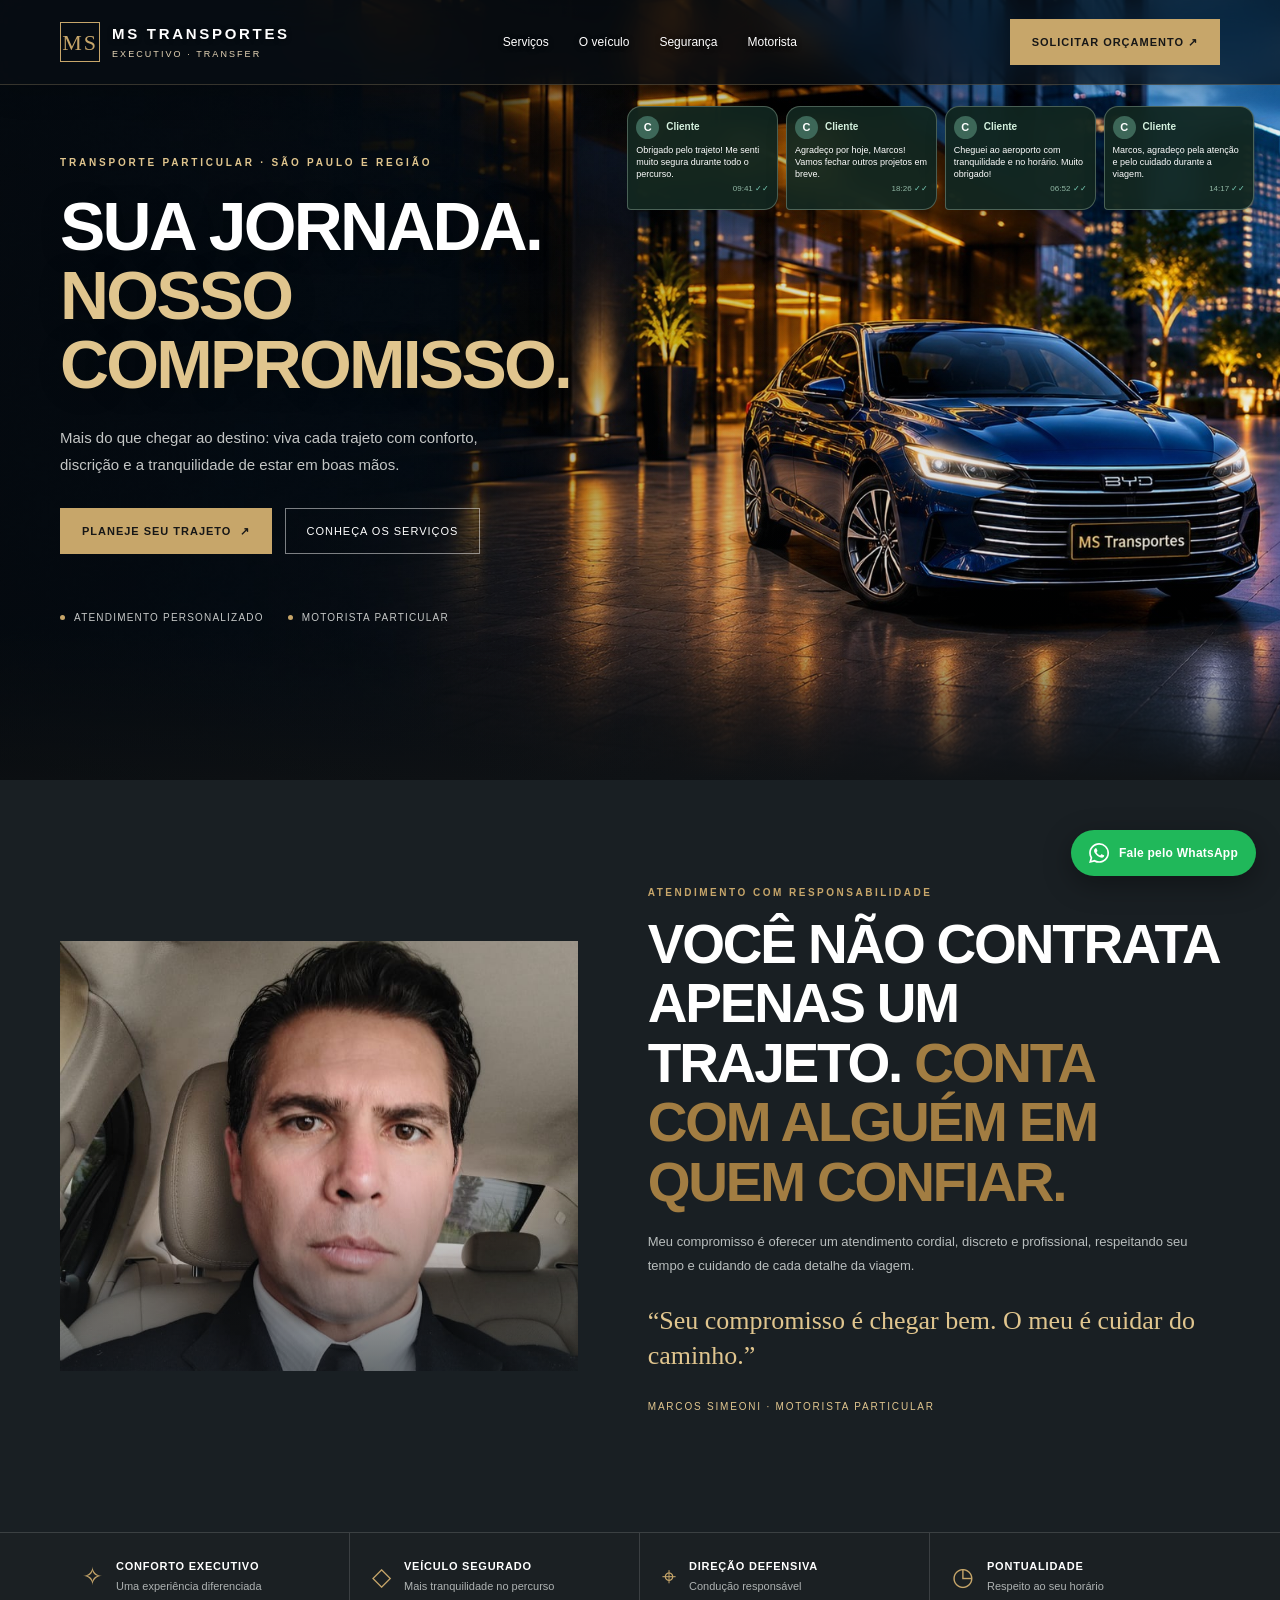
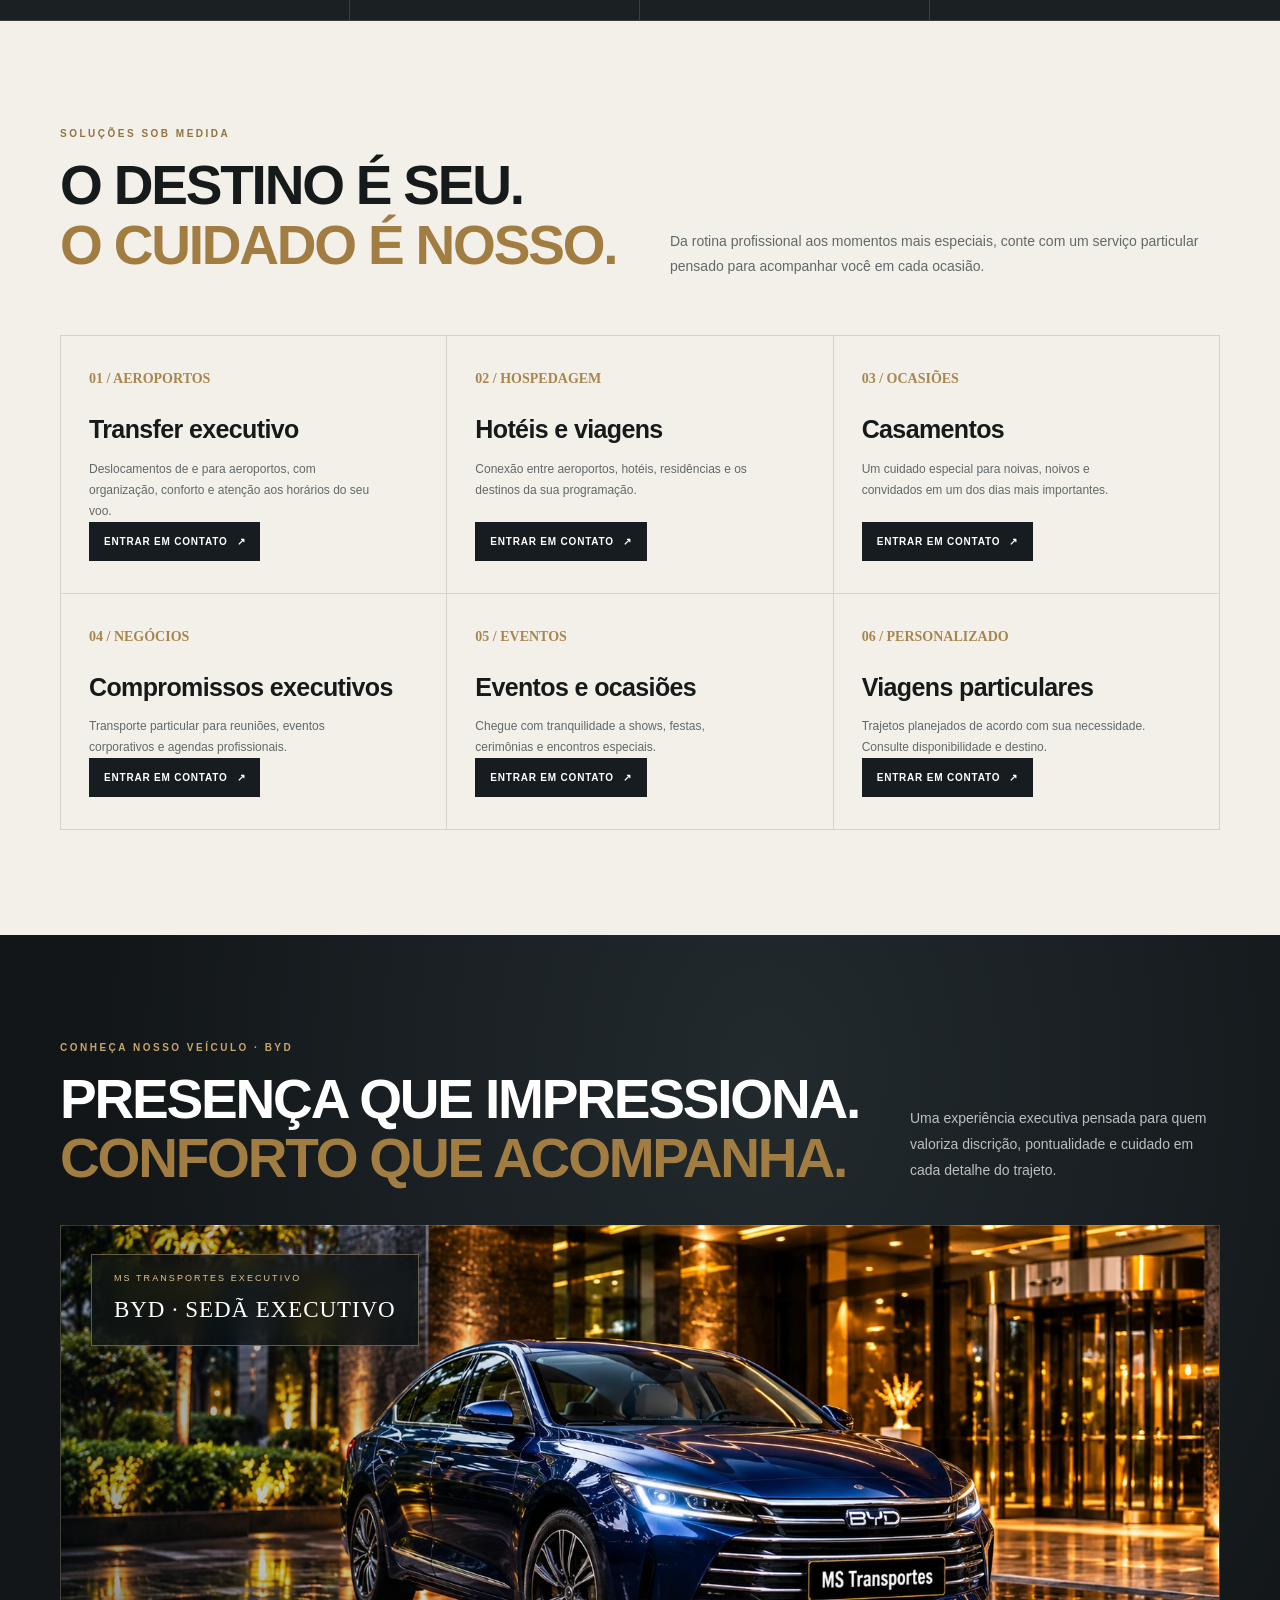
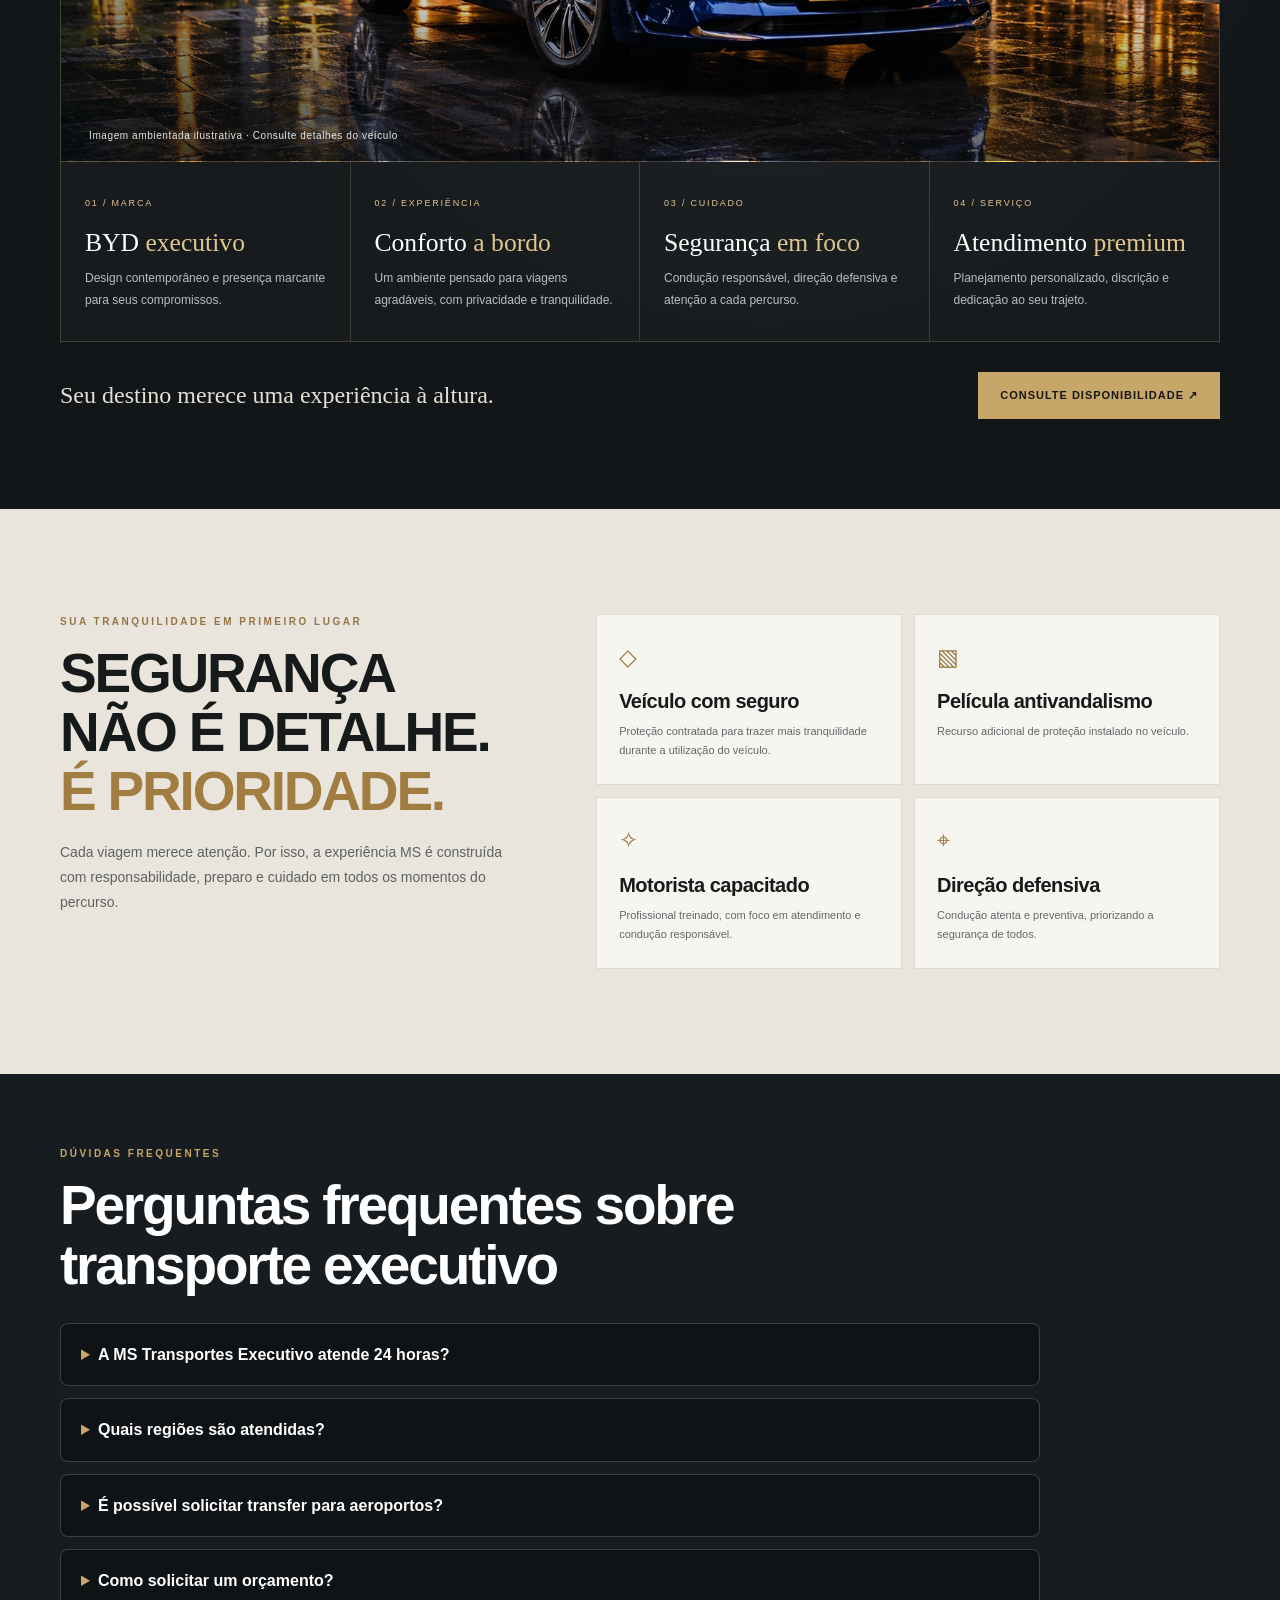
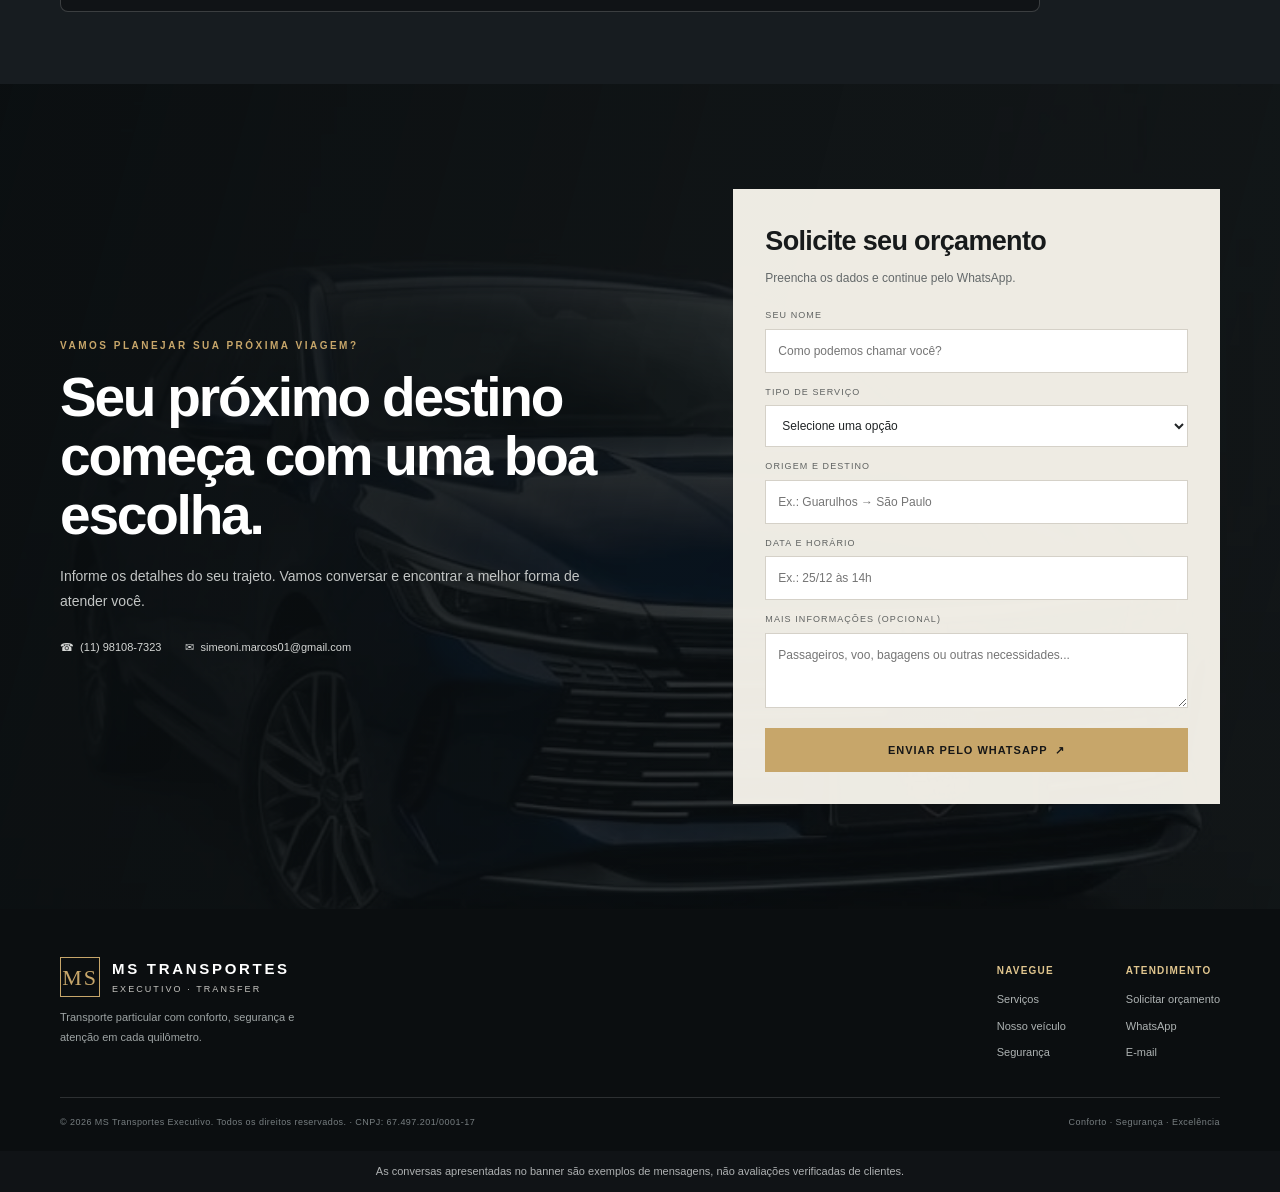
==== index.html @ e80655dd "Priorizar carregamento da imagem principal sem alterar o visual" ====
<!DOCTYPE html>
<html lang="pt-BR">
<head><link rel="icon" type="image/svg+xml" href="/favicon.svg">
<meta charset="UTF-8">
<meta name="viewport" content="width=device-width, initial-scale=1.0">
<meta name="description" content="Transporte executivo e motorista particular em toda a Grande São Paulo. Transfer para aeroportos, hotéis, eventos e viagens com conforto e pontualidade.">
<meta name="theme-color" content="#101316">
<title>Transporte Executivo em São Paulo | MS Transportes</title>
<link rel="preload" as="image" href="/assets/imagem-3.jpg" fetchpriority="high">
<link rel="stylesheet" href="/style.css?v=20261123-native">
<link rel="canonical" href="https://www.mstransporteexecutivo.com.br/">
<meta property="og:type" content="website">
<meta property="og:locale" content="pt_BR">
<meta property="og:site_name" content="MS Transportes Executivo">
<meta property="og:title" content="Transporte Executivo em São Paulo | MS Transportes">
<meta property="og:description" content="Transporte executivo e motorista particular em toda a Grande São Paulo. Transfer para aeroportos, hotéis, eventos e viagens com conforto e pontualidade.">
<meta property="og:url" content="https://www.mstransporteexecutivo.com.br/">
<meta name="twitter:card" content="summary">
<script type="application/ld+json">
{
  "@context": "https://schema.org",
  "@graph": [
    {
      "@type": "Organization",
      "@id": "https://www.mstransporteexecutivo.com.br/#organization",
      "name": "MS Transportes Executivo",
      "url": "https://www.mstransporteexecutivo.com.br/",
      "description": "Transporte executivo particular, transfer e motorista particular em toda a Grande São Paulo.",
      "areaServed": {
        "@type": "AdministrativeArea",
        "name": "Região Metropolitana de São Paulo (Grande São Paulo)"
      }
    },
    {
      "@type": "WebSite",
      "@id": "https://www.mstransporteexecutivo.com.br/#website",
      "url": "https://www.mstransporteexecutivo.com.br/",
      "name": "MS Transportes Executivo",
      "publisher": {
        "@id": "https://www.mstransporteexecutivo.com.br/#organization"
      },
      "inLanguage": "pt-BR"
    },
    {
      "@type": "WebPage",
      "@id": "https://www.mstransporteexecutivo.com.br/#webpage",
      "url": "https://www.mstransporteexecutivo.com.br/",
      "name": "MS Transportes Executivo | Transporte particular em São Paulo",
      "isPartOf": {
        "@id": "https://www.mstransporteexecutivo.com.br/#website"
      },
      "inLanguage": "pt-BR"
    }
  ]
}
</script>
<style id="ms-mobile-nav-critical">.ms-native-menu{display:none;position:relative;flex-shrink:0}.ms-native-menu>summary{display:grid;place-items:center;width:44px;height:44px;list-style:none;cursor:pointer;border:1px solid #c7a66a;border-radius:6px;background:#101316;color:#e0c58e;font-size:25px;line-height:1}.ms-native-menu>summary::-webkit-details-marker{display:none}.ms-native-menu[open]>summary{background:#e0c58e;color:#101316}.ms-native-menu>nav{position:absolute;top:calc(100% + 10px);right:0;width:min(310px,calc(100vw - 28px));display:flex;flex-direction:column;gap:0;padding:8px;background:#101316;border:1px solid #c7a66a;border-radius:8px;box-shadow:0 16px 35px rgba(0,0,0,.6);z-index:99999}.ms-native-menu>nav>a{display:block;flex:none;padding:13px 14px;font-size:14px;line-height:1.4;font-weight:600;color:#fff;text-decoration:none;white-space:normal;border-bottom:1px solid rgba(255,255,255,.12)}.ms-native-menu>nav>a:last-child{border:0;background:#c7a66a;color:#101316;border-radius:4px;margin-top:7px;text-align:center}@media(max-width:800px){header,header .nav{overflow:visible!important}header .nav{position:relative!important}header .links{display:none!important}.ms-native-menu{display:block!important;z-index:10000!important}}@media(min-width:801px){.ms-native-menu{display:none!important}}</style></head>
<body>
<header><div class="wrap nav">
<a class="brand" href="#inicio"><span class="monogram">MS</span><span><strong>MS TRANSPORTES</strong><small>EXECUTIVO · TRANSFER</small></span></a>
<nav class="links" id="ms-primary-nav"><a href="/servicos">Serviços</a><a href="/veiculo">O veículo</a><a href="/seguranca">Segurança</a><a href="/motorista">Motorista</a></nav>
<a class="nav-cta" href="#orcamento">Solicitar orçamento ↗</a><details class="ms-native-menu"><summary aria-label="Abrir menu de navegação"><span aria-hidden="true">☰</span></summary><nav aria-label="Menu mobile"><a href="/servicos">Serviços</a><a href="/veiculo">O veículo</a><a href="/seguranca">Segurança</a><a href="/motorista">Motorista</a><a href="/#orcamento">Solicitar orçamento</a></nav></details>
</div></header>
<main>
<section class="hero" id="inicio">
<div class="wrap"><div class="hero-content"><div class="eyebrow">Transporte particular · São Paulo e região</div><h1>SUA JORNADA.<br><em>NOSSO COMPROMISSO.</em></h1><p>Mais do que chegar ao destino: viva cada trajeto com conforto, discrição e a tranquilidade de estar em boas mãos.</p><div class="hero-actions"><a class="btn" href="#orcamento">Planeje seu trajeto&nbsp; ↗</a><a class="btn-outline" href="#servicos">Conheça os serviços</a></div><div class="hero-note"><span><i></i> Atendimento personalizado</span><span><i></i> Motorista particular</span></div></div></div><div class="hero-conversations" aria-label="Exemplos visuais de mensagens de clientes"><div class="chat-bubble chat-bubble--one"><div class="chat-name"><span class="chat-avatar">C</span> Cliente</div><p>Obrigado pelo trajeto! Me senti muito segura durante todo o percurso.</p><small>09:41 <span aria-hidden="true">✓✓</span></small></div><div class="chat-bubble chat-bubble--two"><div class="chat-name"><span class="chat-avatar">C</span> Cliente</div><p>Agradeço por hoje, Marcos! Vamos fechar outros projetos em breve.</p><small>18:26 <span aria-hidden="true">✓✓</span></small></div><div class="chat-bubble chat-bubble--three"><div class="chat-name"><span class="chat-avatar">C</span> Cliente</div><p>Cheguei ao aeroporto com tranquilidade e no horário. Muito obrigado!</p><small>06:52 <span aria-hidden="true">✓✓</span></small></div><div class="chat-bubble chat-bubble--four"><div class="chat-name"><span class="chat-avatar">C</span> Cliente</div><p>Marcos, agradeço pela atenção e pelo cuidado durante a viagem.</p><small>14:17 <span aria-hidden="true">✓✓</span></small></div><div class="chat-bubble chat-bubble--five"><div class="chat-name"><span class="chat-avatar">C</span> Cliente</div><p>Tudo impecável hoje. Na próxima viagem, entro em contato novamente!</p><small>20:08 <span aria-hidden="true">✓✓</span></small></div></div></section>
<section class="driver" id="motorista"><div class="wrap driver-grid"><div class="driver-image"><img loading="lazy" decoding="async" src="assets/imagem-5.png" alt="Marcos Simeoni, motorista particular da MS Transporte Executivo"></div><div class="driver-copy"><div class="section-kicker">Atendimento com responsabilidade</div><h2 class="section-title">VOCÊ NÃO CONTRATA APENAS UM TRAJETO. <span class="highlight-gold">CONTA COM ALGUÉM EM QUEM CONFIAR.</span></h2><p>Meu compromisso é oferecer um atendimento cordial, discreto e profissional, respeitando seu tempo e cuidando de cada detalhe da viagem.</p><div class="quote">“Seu compromisso é chegar bem. O meu é cuidar do caminho.”</div><p style="color:var(--gold2);font-size:10px;letter-spacing:.18em;text-transform:uppercase">Marcos Simeoni · Motorista particular</p></div></div></section>
<div class="trust"><div class="wrap trust-grid">
<div class="trust-item"><span class="trust-icon">✧</span><div><b>Conforto executivo</b><small>Uma experiência diferenciada</small></div></div>
<div class="trust-item"><span class="trust-icon">◇</span><div><b>Veículo segurado</b><small>Mais tranquilidade no percurso</small></div></div>
<div class="trust-item"><span class="trust-icon">⌖</span><div><b>Direção defensiva</b><small>Condução responsável</small></div></div>
<div class="trust-item"><span class="trust-icon">◷</span><div><b>Pontualidade</b><small>Respeito ao seu horário</small></div></div>
</div></div>
<section class="services" id="servicos"><div class="wrap"><div class="services-head"><div><div class="section-kicker">Soluções sob medida</div><h2 class="section-title">O DESTINO É SEU.<br><span class="highlight-gold">O CUIDADO É NOSSO.</span></h2></div><p class="section-lead">Da rotina profissional aos momentos mais especiais, conte com um serviço particular pensado para acompanhar você em cada ocasião.</p></div>
<div class="service-grid">
<article class="service"><span class="service-number">01 / AEROPORTOS</span><h3>Transfer executivo</h3><p>Deslocamentos de e para aeroportos, com organização, conforto e atenção aos horários do seu voo.</p><a class="service-action" href="https://wa.me/5511981087323?text=Olá%2C%20Marcos!%20Gostaria%20de%20informações%20sobre%20este%20serviço." target="_blank" rel="noopener">Entrar em contato <span>↗</span></a></article>
<article class="service"><span class="service-number">02 / HOSPEDAGEM</span><h3>Hotéis e viagens</h3><p>Conexão entre aeroportos, hotéis, residências e os destinos da sua programação.</p><a class="service-action" href="https://wa.me/5511981087323?text=Olá%2C%20Marcos!%20Gostaria%20de%20informações%20sobre%20este%20serviço." target="_blank" rel="noopener">Entrar em contato <span>↗</span></a></article>
<article class="service"><span class="service-number">03 / OCASIÕES</span><h3>Casamentos</h3><p>Um cuidado especial para noivas, noivos e convidados em um dos dias mais importantes.</p><a class="service-action" href="https://wa.me/5511981087323?text=Olá%2C%20Marcos!%20Gostaria%20de%20informações%20sobre%20este%20serviço." target="_blank" rel="noopener">Entrar em contato <span>↗</span></a></article>
<article class="service"><span class="service-number">04 / NEGÓCIOS</span><h3>Compromissos executivos</h3><p>Transporte particular para reuniões, eventos corporativos e agendas profissionais.</p><a class="service-action" href="https://wa.me/5511981087323?text=Olá%2C%20Marcos!%20Gostaria%20de%20informações%20sobre%20este%20serviço." target="_blank" rel="noopener">Entrar em contato <span>↗</span></a></article>
<article class="service"><span class="service-number">05 / EVENTOS</span><h3>Eventos e ocasiões</h3><p>Chegue com tranquilidade a shows, festas, cerimônias e encontros especiais.</p><a class="service-action" href="https://wa.me/5511981087323?text=Olá%2C%20Marcos!%20Gostaria%20de%20informações%20sobre%20este%20serviço." target="_blank" rel="noopener">Entrar em contato <span>↗</span></a></article>
<article class="service"><span class="service-number">06 / PERSONALIZADO</span><h3>Viagens particulares</h3><p>Trajetos planejados de acordo com sua necessidade. Consulte disponibilidade e destino.</p><a class="service-action" href="https://wa.me/5511981087323?text=Olá%2C%20Marcos!%20Gostaria%20de%20informações%20sobre%20este%20serviço." target="_blank" rel="noopener">Entrar em contato <span>↗</span></a></article>
</div></div></section>
<section class="vehicle vehicle-premium" id="veiculo"><div class="wrap"><div class="vehicle-premium-heading"><div><div class="section-kicker">Conheça nosso veículo · BYD</div><h2 class="section-title">PRESENÇA QUE IMPRESSIONA.<br><span class="highlight-gold">CONFORTO QUE ACOMPANHA.</span></h2></div><p>Uma experiência executiva pensada para quem valoriza discrição, pontualidade e cuidado em cada detalhe do trajeto.</p></div><div class="vehicle-premium-visual" role="img" aria-label="Imagem conceitual de sedã BYD azul diante de entrada executiva iluminada"><div class="vehicle-premium-label"><span>MS TRANSPORTES EXECUTIVO</span><strong>BYD · SEDÃ EXECUTIVO</strong></div><span class="vehicle-visual-caption">Imagem ambientada ilustrativa · Consulte detalhes do veículo</span></div><div class="vehicle-premium-features"><article><span class="vehicle-feature-num">01 / MARCA</span><h3>BYD <em>executivo</em></h3><p>Design contemporâneo e presença marcante para seus compromissos.</p></article><article><span class="vehicle-feature-num">02 / EXPERIÊNCIA</span><h3>Conforto <em>a bordo</em></h3><p>Um ambiente pensado para viagens agradáveis, com privacidade e tranquilidade.</p></article><article><span class="vehicle-feature-num">03 / CUIDADO</span><h3>Segurança <em>em foco</em></h3><p>Condução responsável, direção defensiva e atenção a cada percurso.</p></article><article><span class="vehicle-feature-num">04 / SERVIÇO</span><h3>Atendimento <em>premium</em></h3><p>Planejamento personalizado, discrição e dedicação ao seu trajeto.</p></article></div><div class="vehicle-premium-bottom"><p>Seu destino merece uma experiência à altura.</p><a class="btn" href="#orcamento">Consulte disponibilidade ↗</a></div></div></section>
<section class="safety" id="seguranca"><div class="wrap safety-grid"><div><div class="section-kicker">Sua tranquilidade em primeiro lugar</div><h2 class="section-title">SEGURANÇA NÃO É DETALHE. <span class="highlight-gold">É PRIORIDADE.</span></h2><p class="section-lead">Cada viagem merece atenção. Por isso, a experiência MS é construída com responsabilidade, preparo e cuidado em todos os momentos do percurso.</p></div><div class="safety-list">
<article class="safety-card"><span class="symbol">◇</span><h3>Veículo com seguro</h3><p>Proteção contratada para trazer mais tranquilidade durante a utilização do veículo.</p></article>
<article class="safety-card"><span class="symbol">▧</span><h3>Película antivandalismo</h3><p>Recurso adicional de proteção instalado no veículo.</p></article>
<article class="safety-card"><span class="symbol">✧</span><h3>Motorista capacitado</h3><p>Profissional treinado, com foco em atendimento e condução responsável.</p></article>
<article class="safety-card"><span class="symbol">⌖</span><h3>Direção defensiva</h3><p>Condução atenta e preventiva, priorizando a segurança de todos.</p></article>
</div></div></section>

<section class="ms-faq" aria-labelledby="ms-faq-title"><div class="wrap"><div class="section-kicker">Dúvidas frequentes</div><h2 class="section-title" id="ms-faq-title">Perguntas frequentes sobre transporte executivo</h2><div class="ms-faq-list"><details><summary>A MS Transportes Executivo atende 24 horas?</summary><p>Sim. O atendimento é 24 horas, inclusive para viagens noturnas e de madrugada, mediante consulta de disponibilidade e confirmação do serviço.</p></details><details><summary>Quais regiões são atendidas?</summary><p>A MS Transportes Executivo atende toda a Grande São Paulo, incluindo a capital e os municípios da Região Metropolitana de São Paulo.</p></details><details><summary>É possível solicitar transfer para aeroportos?</summary><p>Sim. Oferecemos transporte particular de ida e volta para aeroportos, com planejamento conforme o trajeto, a data e o horário informado pelo passageiro.</p></details><details><summary>Como solicitar um orçamento?</summary><p>Entre em contato pelo WhatsApp e informe a origem, o destino, a data, o horário e o número de passageiros. A equipe confirmará a disponibilidade e as condições do atendimento.</p></details></div></div></section>
<section class="contact" id="orcamento"><div class="wrap contact-grid"><div><div class="section-kicker">Vamos planejar sua próxima viagem?</div><h2 class="section-title">Seu próximo destino começa com uma boa escolha.</h2><p class="section-lead">Informe os detalhes do seu trajeto. Vamos conversar e encontrar a melhor forma de atender você.</p><div class="contact-details"><a href="tel:+5511981087323" aria-label="Ligar para MS Transportes Executivo">☎ &nbsp;(11) 98108-7323</a><a href="mailto:simeoni.marcos01@gmail.com" aria-label="Enviar e-mail para MS Transportes Executivo">✉ &nbsp;simeoni.marcos01@gmail.com</a></div></div>
<form class="contact-card" id="quoteForm"><h3>Solicite seu orçamento</h3><p>Preencha os dados e continue pelo WhatsApp.</p>
<div class="field"><label for="nome">Seu nome</label><input id="nome" name="nome" autocomplete="name" placeholder="Como podemos chamar você?" required></div>
<div class="field"><label for="servico">Tipo de serviço</label><select id="servico" name="servico" required><option value="">Selecione uma opção</option><option>Transfer para aeroporto</option><option>Transfer para hotel</option><option>Casamento ou cerimônia</option><option>Compromisso executivo</option><option>Evento</option><option>Viagem particular</option><option>Outro</option></select></div>
<div class="field"><label for="trajeto">Origem e destino</label><input id="trajeto" name="trajeto" autocomplete="off" placeholder="Ex.: Guarulhos → São Paulo" required></div>
<div class="field"><label for="data">Data e horário</label><input id="data" name="data" placeholder="Ex.: 25/12 às 14h"></div>
<div class="field"><label for="detalhes">Mais informações (opcional)</label><textarea id="detalhes" name="detalhes" placeholder="Passageiros, voo, bagagens ou outras necessidades..."></textarea></div>
<button class="btn" type="submit">Enviar pelo WhatsApp&nbsp; ↗</button>
</form></div></section>
</main>
<footer><div class="wrap"><div class="footer-top"><div class="footer-brand"><a class="brand" href="#inicio"><span class="monogram">MS</span><span><strong>MS TRANSPORTES</strong><small>EXECUTIVO · TRANSFER</small></span></a><p>Transporte particular com conforto, segurança e atenção em cada quilômetro.</p></div><div class="footer-links"><div><b>Navegue</b><a href="/servicos">Serviços</a><a href="/veiculo">Nosso veículo</a><a href="/seguranca">Segurança</a></div><div><b>Atendimento</b><a href="#orcamento">Solicitar orçamento</a><a href="https://wa.me/5511981087323" target="_blank" rel="noopener">WhatsApp</a><a href="mailto:simeoni.marcos01@gmail.com">E-mail</a></div></div></div><div class="footer-bottom"><span>© 2026 MS Transportes Executivo. Todos os direitos reservados. · CNPJ: 67.497.201/0001-17</span><span>Conforto · Segurança · Excelência</span></div></div></footer>


<a class="whatsapp-float" href="https://wa.me/5511981087323?text=Olá%2C%20Marcos!%20Gostaria%20de%20solicitar%20um%20orçamento." target="_blank" rel="noopener" aria-label="Falar com a MS Transportes pelo WhatsApp">
<svg viewBox="0 0 24 24" aria-hidden="true"><path d="M20.52 3.48A11.82 11.82 0 0 0 12.1 0C5.53 0 .18 5.34.18 11.92c0 2.1.55 4.15 1.6 5.96L.08 24l6.28-1.65a11.9 11.9 0 0 0 5.73 1.46h.01c6.57 0 11.92-5.35 11.92-11.92 0-3.18-1.24-6.17-3.5-8.41ZM12.1 21.8a9.9 9.9 0 0 1-5.04-1.38l-.36-.21-3.73.98 1-3.64-.24-.37a9.85 9.85 0 0 1-1.52-5.26c0-5.46 4.44-9.9 9.9-9.9a9.83 9.83 0 0 1 7 2.9 9.83 9.83 0 0 1 2.9 7c0 5.45-4.45 9.88-9.91 9.88Zm5.43-7.4c-.3-.15-1.77-.87-2.04-.97-.27-.1-.47-.15-.67.15-.2.3-.77.97-.94 1.17-.17.2-.35.22-.65.07-.3-.15-1.26-.46-2.4-1.47-.89-.79-1.49-1.77-1.66-2.07-.17-.3-.02-.46.13-.61.13-.13.3-.35.45-.52.15-.17.2-.3.3-.5.1-.2.05-.37-.02-.52-.07-.15-.67-1.62-.92-2.22-.24-.58-.49-.5-.67-.51h-.57c-.2 0-.52.07-.79.37-.27.3-1.04 1.02-1.04 2.49s1.07 2.89 1.22 3.09c.15.2 2.1 3.2 5.08 4.49.71.31 1.27.5 1.7.64.71.23 1.36.2 1.87.12.57-.08 1.77-.72 2.02-1.42.25-.7.25-1.3.17-1.42-.07-.13-.27-.2-.57-.35Z"/></svg>
<span>Fale pelo WhatsApp</span></a>


<p class="sample-message-note" style="font-size:11px;color:#aeb1b2;text-align:center;padding:12px 20px;margin:0;background:#101316">As conversas apresentadas no banner são exemplos de mensagens, não avaliações verificadas de clientes.</p>
<script src="/script.js?v=20261123-menu2" defer></script></body></html>
---- style.css ----
:root{--ink:#101316;--ink2:#171c20;--paper:#f3f0e9;--white:#fff;--gold:#c7a66a;--gold2:#e0c58e;--muted:#aeb1b2;--line:rgba(255,255,255,.14);--serif:Georgia,'Times New Roman',serif;--sans:Arial,Helvetica,sans-serif}
*{box-sizing:border-box}html{scroll-behavior:smooth}body{margin:0;background:var(--ink);color:var(--white);font-family:var(--sans);line-height:1.5}a{color:inherit;text-decoration:none}button,input,select,textarea{font:inherit}.wrap{width:min(1160px,calc(100% - 48px));margin:auto}
header{position:absolute;z-index:5;top:0;left:0;width:100%;border-bottom:1px solid rgba(255,255,255,.12)}.nav{height:84px;display:flex;align-items:center;justify-content:space-between}.brand{display:flex;align-items:center;gap:12px;letter-spacing:.12em}.monogram{width:40px;height:40px;border:1px solid var(--gold);display:grid;place-items:center;color:var(--gold);font-family:var(--serif);font-size:22px}.brand strong{display:block;font-size:15px;letter-spacing:.18em}.brand small{display:block;color:#c5c4c0;font-size:9px;letter-spacing:.23em;margin-top:3px}.links{display:flex;gap:30px;align-items:center;font-size:12px;color:#e2e1de}.links a:hover{color:var(--gold2)}.nav-cta,.btn{display:inline-flex;align-items:center;justify-content:center;gap:12px;padding:14px 21px;background:var(--gold);color:#171717;font-weight:700;font-size:11px;letter-spacing:.09em;text-transform:uppercase;border:1px solid var(--gold);transition:.25s}.nav-cta:hover,.btn:hover{background:var(--gold2);transform:translateY(-2px)}.menu{display:none;background:none;border:0;color:white;font-size:25px}
.hero{min-height:740px;display:flex;align-items:center;position:relative;overflow:hidden;background:#15191c}.hero:before{content:"";position:absolute;inset:0;background:linear-gradient(90deg,rgba(8,11,13,.97) 0%,rgba(8,11,13,.82) 38%,rgba(8,11,13,.2) 74%,rgba(8,11,13,.25)),linear-gradient(0deg,#101316 0%,transparent 27%);z-index:1}.hero-photo{position:absolute;right:-2%;bottom:35px;width:70%;height:78%;object-fit:contain;object-position:center right;filter:drop-shadow(0 25px 45px rgba(0,0,0,.55));opacity:.96}.hero-content{position:relative;z-index:2;padding-top:100px;max-width:570px}.eyebrow{font-size:10px;letter-spacing:.28em;color:var(--gold2);text-transform:uppercase;margin-bottom:22px}.hero h1{font-family:var(--serif);font-weight:400;font-size:clamp(44px,6.2vw,78px);line-height:.98;letter-spacing:-.035em;margin:0 0 24px}.hero h1 em{font-style:normal;color:var(--gold2)}.hero p{max-width:430px;color:#c4c6c5;font-size:15px;line-height:1.8;margin:0 0 30px}.hero-actions{display:flex;gap:13px;flex-wrap:wrap}.btn-outline{display:inline-flex;align-items:center;justify-content:center;padding:14px 21px;border:1px solid rgba(255,255,255,.48);font-size:11px;letter-spacing:.09em;text-transform:uppercase}.btn-outline:hover{border-color:var(--gold);color:var(--gold2)}.hero-note{margin-top:56px;display:flex;gap:24px;color:#c5c7c6;font-size:10px;letter-spacing:.12em;text-transform:uppercase}.hero-note span{display:flex;align-items:center;gap:9px}.hero-note i{width:5px;height:5px;border-radius:50%;background:var(--gold)}
.trust{background:#1b2023;border-top:1px solid var(--line);border-bottom:1px solid var(--line)}.trust-grid{display:grid;grid-template-columns:repeat(4,1fr)}.trust-item{padding:25px 22px;border-right:1px solid var(--line);display:flex;gap:13px;align-items:center}.trust-item:last-child{border:0}.trust-icon{font-family:var(--serif);font-size:25px;color:var(--gold)}.trust-item b{display:block;font-size:11px;letter-spacing:.07em;text-transform:uppercase}.trust-item small{display:block;color:#aeb2b2;font-size:11px;margin-top:3px}
section{padding:105px 0}.section-kicker{color:var(--gold);font-size:10px;letter-spacing:.25em;text-transform:uppercase;margin-bottom:15px}.section-title{font-family:var(--serif);font-size:clamp(36px,4.4vw,55px);line-height:1.05;font-weight:400;margin:0 0 18px;letter-spacing:-.025em}.section-lead{color:#aeb3b3;max-width:550px;font-size:14px;line-height:1.8}.services{background:var(--paper);color:#171a1b}.services .section-lead{color:#62686a}.services-head{display:flex;justify-content:space-between;align-items:end;gap:35px;margin-bottom:42px}.services .section-kicker{color:#927341}.service-grid{display:grid;grid-template-columns:repeat(3,1fr);gap:1px;background:#d8d3c9;border:1px solid #d8d3c9}.service{background:var(--paper);padding:32px 28px;min-height:210px;transition:.25s}.service:hover{background:#fff}.service-number{font-family:var(--serif);color:#a78650;font-size:14px}.service h3{font-family:var(--serif);font-weight:400;font-size:25px;margin:22px 0 10px}.service p{font-size:12px;line-height:1.75;color:#62686a;margin:0;max-width:290px}.service-arrow{display:block;margin-top:22px;color:#967648;font-size:18px}
.vehicle{background:#121619}.vehicle-grid{display:grid;grid-template-columns:1fr 1.05fr;gap:70px;align-items:center}.vehicle-image{background:radial-gradient(ellipse at center,#3c4448 0%,#20272b 48%,#111518 76%);padding:24px;position:relative}.vehicle-image img{width:100%;display:block;mix-blend-mode:screen}.vehicle-caption{position:absolute;bottom:12px;left:30px;color:#c6c9c7;font-size:9px;letter-spacing:.2em;text-transform:uppercase}.vehicle-copy .section-title{max-width:470px}.vehicle-copy p{color:#b3b8b8;font-size:13px;line-height:1.85}.specs{display:grid;grid-template-columns:1fr 1fr;gap:0;margin:28px 0 30px;border-top:1px solid var(--line)}.spec{padding:16px 8px 16px 0;border-bottom:1px solid var(--line);font-size:12px;color:#d9d9d5}.spec b{display:block;color:var(--gold2);font-weight:500;margin-bottom:3px}
.safety{background:#e9e5dc;color:#171a1b}.safety-grid{display:grid;grid-template-columns:.85fr 1.15fr;gap:75px;align-items:start}.safety .section-kicker{color:#967648}.safety .section-lead{color:#5d6262}.safety-list{display:grid;grid-template-columns:1fr 1fr;gap:12px}.safety-card{background:#f7f5f0;padding:25px 22px;min-height:155px;border:1px solid #ded9cf}.safety-card .symbol{font-size:23px;color:#9c7a45}.safety-card h3{font-family:var(--serif);font-weight:400;font-size:20px;margin:12px 0 6px}.safety-card p{font-size:11px;color:#62686a;line-height:1.7;margin:0}
.driver{background:#191f23}.driver-grid{display:grid;grid-template-columns:.95fr 1.05fr;gap:70px;align-items:center}.driver-image{height:430px;overflow:hidden;position:relative;background:#0d1217}.driver-image img{width:100%;height:100%;object-fit:cover;object-position:24% center;opacity:.85}.driver-image:after{content:"";position:absolute;inset:0;background:linear-gradient(0deg,rgba(10,14,18,.6),transparent 50%)}.driver-copy p{color:#b8bdbd;font-size:13px;line-height:1.85}.quote{font-family:var(--serif);font-size:26px;color:var(--gold2);line-height:1.35;margin:25px 0}
.contact{position:relative;overflow:hidden;background:linear-gradient(105deg,rgba(10,14,16,.97),rgba(10,14,16,.75)),url(assets/imagem-1.png) center 55%/cover}.contact-grid{display:grid;grid-template-columns:1fr .8fr;gap:65px;align-items:center}.contact .section-title{max-width:550px}.contact .section-lead{color:#c2c5c4}.contact-card{background:rgba(245,242,234,.97);color:#171a1b;padding:32px}.contact-card h3{font-family:var(--serif);font-size:27px;font-weight:400;margin:0 0 8px}.contact-card p{font-size:12px;color:#64696a;margin:0 0 22px}.field{margin-bottom:13px}.field label{display:block;font-size:9px;letter-spacing:.12em;text-transform:uppercase;margin-bottom:6px;color:#5f6261}.field input,.field select,.field textarea{width:100%;padding:12px;border:1px solid #d5d1c8;background:#fff;color:#202426;font-size:12px;outline:none}.field input:focus,.field select:focus,.field textarea:focus{border-color:#a9874e}.field textarea{min-height:75px;resize:vertical}.contact-card .btn{width:100%;border:0;cursor:pointer}.contact-details{display:flex;gap:24px;flex-wrap:wrap;margin-top:25px;color:#d4d6d4;font-size:11px}.contact-details span{display:flex;align-items:center;gap:8px}
footer{background:#0b0e10;padding:48px 0 22px}.footer-top{display:flex;justify-content:space-between;gap:35px;padding-bottom:36px;border-bottom:1px solid var(--line)}.footer-brand p{color:#9ea4a4;font-size:11px;max-width:250px;line-height:1.8}.footer-links{display:flex;gap:60px}.footer-links b{font-size:10px;letter-spacing:.12em;color:var(--gold2);text-transform:uppercase}.footer-links a{display:block;color:#aeb3b3;font-size:11px;margin-top:10px}.footer-bottom{display:flex;justify-content:space-between;color:#777e80;font-size:9px;padding-top:18px;letter-spacing:.05em}
@media(max-width:800px){.wrap{width:min(100% - 34px,620px)}.links{display:none}.menu{display:block}.nav-cta{margin-left:auto;margin-right:15px;padding:12px 13px;font-size:9px}.hero{min-height:760px;align-items:flex-start}.hero-photo{width:115%;height:48%;right:-17%;bottom:55px;object-position:center}.hero:before{background:linear-gradient(180deg,rgba(8,11,13,.96) 0%,rgba(8,11,13,.8) 38%,rgba(8,11,13,.2) 78%,#101316 100%)}.hero-content{padding-top:145px}.hero h1{font-size:54px}.hero p{font-size:13px}.hero-note{margin-top:28px;gap:13px;flex-wrap:wrap;font-size:8px}.trust-grid{grid-template-columns:1fr 1fr}.trust-item{padding:17px 10px;border-bottom:1px solid var(--line)}.trust-item:nth-child(2){border-right:0}.trust-item:nth-child(3),.trust-item:nth-child(4){border-bottom:0}.trust-item b{font-size:9px}.trust-item small{font-size:9px}section{padding:75px 0}.services-head{display:block}.services-head .section-lead{margin-bottom:25px}.service-grid{grid-template-columns:1fr 1fr}.service{padding:23px 18px;min-height:195px}.service h3{font-size:21px}.vehicle-grid,.safety-grid,.driver-grid,.contact-grid{grid-template-columns:1fr;gap:35px}.vehicle-grid{gap:35px}.vehicle-image{order:2}.vehicle-copy{order:1}.safety-list{gap:9px}.safety-card{padding:18px 15px;min-height:160px}.driver-image{height:340px}.contact-grid{gap:35px}.contact-card{padding:25px 20px}.footer-top{display:block}.footer-links{margin-top:30px;gap:35px;flex-wrap:wrap}.footer-bottom{gap:15px;flex-wrap:wrap}}
@media(max-width:420px){.hero h1{font-size:46px}.service-grid{grid-template-columns:1fr}.service{min-height:160px}.service h3{margin-top:12px}.specs{grid-template-columns:1fr 1fr}.footer-links{gap:25px}}

/* Refinamentos de legibilidade e conversão */
body{font-weight:500}
.hero h1{font-family:var(--sans);font-weight:800;letter-spacing:-.045em;line-height:1.02}
.section-title{font-family:var(--sans);font-weight:800;letter-spacing:-.04em;line-height:1.08}
.service h3,.safety-card h3,.contact-card h3{font-family:var(--sans);font-weight:700;letter-spacing:-.025em}
.hero p,.section-lead,.vehicle-copy p,.driver-copy p{font-weight:500}
.eyebrow,.section-kicker,.service-number{font-weight:700}
.service{display:flex;flex-direction:column;align-items:flex-start}
.service .service-action{display:inline-flex;align-items:center;gap:9px;margin-top:auto;padding:11px 14px;background:#171c20;color:#fff;border:1px solid #171c20;font-size:10px;font-weight:700;letter-spacing:.08em;text-transform:uppercase;transition:.2s}
.service .service-action:hover{background:var(--gold);border-color:var(--gold);color:#171717;transform:translateY(-2px)}
.service .service-arrow{display:none}
.service h3{color:#171a1b}
.service h3 strong,.highlight-gold{color:#a27d42}
.whatsapp-float{position:fixed;right:24px;bottom:24px;z-index:20;display:flex;align-items:center;gap:10px;padding:13px 18px;border-radius:999px;background:#20b85a;color:#fff;font-size:12px;font-weight:800;letter-spacing:.02em;box-shadow:0 8px 28px rgba(0,0,0,.35);transition:.2s}
.whatsapp-float:hover{background:#169b49;transform:translateY(-3px)}
.whatsapp-float svg{width:20px;height:20px;fill:currentColor}
.driver-image img{object-position:center 28%;filter:none;opacity:1}
@media(max-width:800px){.whatsapp-float{right:14px;bottom:14px;padding:13px;border-radius:50%;width:52px;height:52px;justify-content:center}.whatsapp-float span{display:none}.hero h1{font-size:clamp(42px,11vw,56px)}}


/* Hero premium: composição aproximada do veículo e destaques editoriais */
.hero{isolation:isolate}
.hero-photo{right:-1%;bottom:20px;width:78%;height:85%;object-position:center right}
.hero:before{background:linear-gradient(90deg,rgba(8,11,13,.97) 0%,rgba(8,11,13,.88) 32%,rgba(8,11,13,.35) 61%,rgba(8,11,13,.08) 100%),linear-gradient(0deg,#101316 0%,transparent 28%)}
.hero-content{max-width:535px}
.hero-highlights{position:absolute;z-index:3;inset:0;pointer-events:none}
.hero-highlight{position:absolute;display:flex;align-items:center;gap:10px;padding:12px 16px;background:rgba(19,24,27,.76);border:1px solid rgba(224,197,142,.36);box-shadow:0 14px 35px rgba(0,0,0,.22);backdrop-filter:blur(12px);-webkit-backdrop-filter:blur(12px);border-radius:8px;color:#f7f4ec;font-size:11px;font-weight:700;letter-spacing:.045em;white-space:nowrap}
.hero-highlight:before{content:'✓';display:grid;place-items:center;flex:0 0 21px;width:21px;height:21px;border-radius:50%;background:rgba(224,197,142,.16);color:var(--gold2);font-size:12px}
.hero-highlight--one{right:7%;top:23%}.hero-highlight--two{right:3%;bottom:24%}.hero-highlight--three{right:31%;bottom:12%}
@media(max-width:1100px) and (min-width:801px){.hero-photo{width:77%;right:-10%}.hero-highlight--one{right:3%}.hero-highlight--three{right:21%}}
@media(max-width:800px){.hero{min-height:790px}.hero-photo{width:118%;height:49%;right:-16%;bottom:34px;object-position:center}.hero:before{background:linear-gradient(180deg,rgba(8,11,13,.97) 0%,rgba(8,11,13,.88) 38%,rgba(8,11,13,.22) 75%,#101316 100%)}.hero-content{max-width:100%}.hero-highlights{z-index:3}.hero-highlight{font-size:9px;padding:8px 10px;gap:7px}.hero-highlight:before{width:17px;height:17px;flex-basis:17px;font-size:10px}.hero-highlight--one{top:auto;bottom:32%;right:3%}.hero-highlight--two{bottom:13%;right:3%}.hero-highlight--three{bottom:7%;right:auto;left:4%}}
@media(max-width:420px){.hero{min-height:810px}.hero-highlight--one{bottom:29%}.hero-highlight--two{bottom:14%}.hero-highlight--three{bottom:8%}.hero-note{max-width:290px}}

/* Banner com ambiente urbano e depoimentos demonstrativos */
.hero{background:#0b1116 url("assets/imagem-2.png") center 45%/cover no-repeat;min-height:750px}
.hero:before{background:linear-gradient(90deg,rgba(7,11,15,.98) 0%,rgba(7,11,15,.94) 29%,rgba(7,11,15,.62) 48%,rgba(7,11,15,.12) 75%),linear-gradient(0deg,#101316 0%,transparent 34%);z-index:1}
.hero .wrap{position:relative;z-index:3;width:min(1360px,calc(100% - 70px))}
.hero-content{max-width:650px;padding-top:100px}
.hero h1{font-size:clamp(48px,5.3vw,77px);letter-spacing:-.04em}
.hero-photo{width:60%;height:73%;right:-4%;bottom:38px;object-fit:contain;object-position:center right;z-index:2;filter:drop-shadow(0 23px 27px rgba(0,0,0,.7));opacity:1}
.hero-conversations{position:absolute;inset:0;z-index:4;pointer-events:none}
.chat-bubble{position:absolute;width:275px;padding:12px 14px 10px;background:rgba(18,35,30,.91);border:1px solid rgba(172,205,177,.33);border-radius:15px 15px 15px 4px;box-shadow:0 14px 36px rgba(0,0,0,.5);backdrop-filter:blur(12px);color:#f5f6f2;font-size:12px;line-height:1.45}
.chat-name{display:flex;align-items:center;gap:7px;font-weight:700;font-size:10px;color:#d5f2df}
.chat-avatar{display:grid;place-items:center;width:23px;height:23px;border-radius:50%;background:#3d6758;color:#fff;font-size:11px}
.chat-app{margin-left:auto;color:#a9c8b4;font-size:9px;font-weight:400}
.chat-bubble p{margin:9px 0 6px;font-size:12px;color:#fff}
.chat-bubble small{display:block;text-align:right;color:#a7c4b5;font-size:9px}
.chat-bubble--one{right:5%;top:20%}
.chat-bubble--two{right:3%;bottom:8%}
@media(max-width:1000px){.hero-content{max-width:570px}.hero-photo{width:70%;right:-10%;height:65%}.chat-bubble{width:230px;font-size:11px}.chat-bubble--one{right:1%;top:16%}.chat-bubble--two{right:2%;bottom:7%}}
@media(max-width:800px){.hero{min-height:930px;background-position:55% center}.hero:before{background:linear-gradient(180deg,rgba(7,11,15,.98) 0%,rgba(7,11,15,.96) 40%,rgba(7,11,15,.45) 72%,#101316 100%)}.hero .wrap{width:min(100% - 36px,600px)}.hero-content{max-width:100%;padding-top:110px}.hero h1{font-size:clamp(42px,9vw,64px)}.hero-photo{width:115%;height:42%;right:-20%;bottom:75px}.hero-conversations{z-index:5}.chat-bubble{width:min(240px,64vw);padding:9px 11px}.chat-bubble--one{top:auto;bottom:29%;right:2%}.chat-bubble--two{bottom:4%;left:3%;right:auto}.chat-bubble p{font-size:11px}}
@media(max-width:420px){.hero{min-height:970px}.hero h1{font-size:44px}.hero-photo{bottom:95px;height:36%}.chat-bubble--one{bottom:31%}.chat-bubble--two{bottom:3%}}

/* Integração visual do veículo com o cenário — versão 3 */
.hero{background-image:linear-gradient(90deg,rgba(5,9,13,.54) 0%,rgba(5,9,13,.15) 48%,rgba(5,9,13,.06) 100%),url(assets/imagem-3.jpg);background-size:cover;background-position:center center;min-height:780px}
.hero:before{background:linear-gradient(90deg,rgba(6,10,13,.46),transparent 68%),linear-gradient(0deg,#101316 0%,transparent 19%)}
.hero-content{max-width:660px}.hero h1{font-size:clamp(44px,5.3vw,76px);text-shadow:0 3px 25px rgba(0,0,0,.3)}
.hero-photo{display:none!important}
.chat-bubble{width:255px;background:#162b25;border:1px solid rgba(190,220,200,.3);box-shadow:0 15px 38px rgba(0,0,0,.5);border-radius:12px;padding:12px 14px}
.chat-bubble--one{right:2%;top:17%}.chat-bubble--two{right:2%;bottom:9%}
.chat-app:empty{display:none}.chat-bubble small{color:#91b7a4}.chat-bubble p{font-size:12px}
.hero-conversations:after{content:none;position:absolute;right:2%;bottom:4%;color:rgba(255,255,255,.7);font-size:10px;letter-spacing:.02em}
@media(max-width:1000px){.hero{background-position:57% center}.hero-content{max-width:560px}.chat-bubble{width:215px}}
@media(max-width:800px){.hero{min-height:930px;background-position:62% center}.hero:before{background:linear-gradient(180deg,rgba(7,11,15,.94) 0%,rgba(7,11,15,.82) 43%,rgba(7,11,15,.16) 74%,#101316 100%)}.hero-content{max-width:100%}.hero h1{font-size:clamp(40px,8vw,62px)}.chat-bubble--one{top:auto;bottom:22%;right:3%}.chat-bubble--two{bottom:7%;left:3%;right:auto}.hero-conversations:after{bottom:2%;right:3%;font-size:9px}}
@media(max-width:420px){.hero{min-height:990px;background-position:66% center}.hero h1{font-size:43px}.chat-bubble{width:min(240px,70vw)}.chat-bubble--one{bottom:24%}.chat-bubble--two{bottom:8%}}

/* Cabeçalho fixo e legível sobre todas as seções */
html{scroll-padding-top:90px}
header{position:fixed!important;top:0;left:0;right:0;width:100%;z-index:1000!important;background:rgba(9,15,20,.73);border-bottom:1px solid rgba(224,197,142,.22);-webkit-backdrop-filter:blur(18px) saturate(125%);backdrop-filter:blur(18px) saturate(125%);box-shadow:0 6px 30px rgba(0,0,0,.18);transition:background .25s,box-shadow .25s}
header.scrolled{background:rgba(9,15,20,.9);box-shadow:0 8px 30px rgba(0,0,0,.28)}
header .brand strong,header .links a{color:#fff;text-shadow:0 1px 5px rgba(0,0,0,.65)}
header .brand small{color:#e5d5b6}
/* Cinco conversas, flutuando suavemente sobre a área do carro */
.hero-conversations{position:absolute;inset:0;z-index:6;pointer-events:none}
.hero-conversations .chat-bubble{width:235px;max-width:calc(100vw - 24px);padding:11px 13px 9px;background:rgba(17,39,32,.94);border:1px solid rgba(183,213,190,.35);border-radius:14px 14px 14px 4px;box-shadow:0 14px 35px rgba(0,0,0,.38);animation:msChatRise 1s ease-out both;animation-delay:var(--delay)}
.hero-conversations .chat-bubble p{font-size:11px;line-height:1.45;margin:7px 0 4px}
.hero-conversations .chat-bubble small{font-size:9px}
.hero-conversations .chat-bubble small span{color:#75c6b2}
.hero-conversations .chat-bubble--one{right:2%;top:15%;bottom:auto;left:auto;--delay:.15s}
.hero-conversations .chat-bubble--two{right:1.5%;top:67%;bottom:auto;left:auto;--delay:1.2s}
.hero-conversations .chat-bubble--three{right:17%;top:31%;bottom:auto;left:auto;--delay:.55s}
.hero-conversations .chat-bubble--four{right:24%;top:59%;bottom:auto;left:auto;--delay:1.6s}
.hero-conversations .chat-bubble--five{right:1%;top:43%;bottom:auto;left:auto;--delay:2.05s}
.hero-conversations:after{content:none!important}
.chat-disclaimer{position:absolute;bottom:13px;right:20px;font-size:10px;color:rgba(255,255,255,.7);text-shadow:0 1px 5px #000}
@keyframes msChatRise{from{opacity:0;transform:translateY(38px) scale(.94)}to{opacity:1;transform:translateY(0) scale(1)}}
@keyframes msChatFloat{0%,100%{transform:translateY(0)}50%{transform:translateY(-7px)}}
@media(max-width:1100px) and (min-width:801px){.hero-conversations .chat-bubble{width:195px;padding:8px 10px}.hero-conversations .chat-bubble p{font-size:10px}.hero-conversations .chat-bubble--three{right:15%;top:32%}.hero-conversations .chat-bubble--four{right:18%;top:62%}}
@media(max-width:800px){header .nav{height:76px}.hero{min-height:1160px!important}.hero-conversations .chat-bubble{width:min(215px,48vw);padding:8px 10px}.hero-conversations .chat-bubble p{font-size:10px}.hero-conversations .chat-bubble--one{top:59%;right:3%;left:auto;bottom:auto}.hero-conversations .chat-bubble--two{top:82%;right:3%;left:auto;bottom:auto}.hero-conversations .chat-bubble--three{top:67%;left:3%;right:auto;bottom:auto}.hero-conversations .chat-bubble--four{top:75%;right:3%;left:auto;bottom:auto}.hero-conversations .chat-bubble--five{top:89%;left:3%;right:auto;bottom:auto}.chat-disclaimer{bottom:7px;right:14px}}
@media(max-width:480px){.hero{min-height:1230px!important}.hero-conversations .chat-bubble{width:min(195px,55vw)}.hero-conversations .chat-bubble--one{top:58%}.hero-conversations .chat-bubble--three{top:66%}.hero-conversations .chat-bubble--four{top:74%}.hero-conversations .chat-bubble--two{top:82%}.hero-conversations .chat-bubble--five{top:90%}}
@media(prefers-reduced-motion:reduce){.hero-conversations .chat-bubble{animation:none!important}}

/* MS — seção veículo premium */
.vehicle-premium{padding:105px 0 90px;background:radial-gradient(ellipse at 60% 12%,#222a2e 0%,#121619 62%);overflow:hidden}
.vehicle-premium-heading{display:flex;align-items:end;justify-content:space-between;gap:48px;margin-bottom:36px}
.vehicle-premium-heading .section-title{font-size:clamp(34px,4.3vw,59px);max-width:800px;margin:0}
.vehicle-premium-heading>p{color:#bbc1c1;font-size:14px;line-height:1.85;max-width:310px;margin:0 0 5px}
.vehicle-premium-visual{height:clamp(320px,42vw,570px);position:relative;overflow:hidden;border:1px solid rgba(224,197,142,.25);background:#101619 url(assets/imagem-4.webp) center center/cover no-repeat}
.vehicle-premium-visual:after{content:"";position:absolute;inset:0;pointer-events:none;background:linear-gradient(90deg,rgba(7,12,16,.45),transparent 45%),linear-gradient(0deg,rgba(5,9,12,.65),transparent 35%)}
.vehicle-premium-label{position:absolute;top:28px;left:30px;z-index:1;display:flex;flex-direction:column;gap:8px;padding:17px 22px;background:rgba(10,17,20,.73);border:1px solid rgba(224,197,142,.4);backdrop-filter:blur(12px)}
.vehicle-premium-label span{font-size:9px;letter-spacing:.23em;color:var(--gold2)}
.vehicle-premium-label strong{font-family:var(--serif);font-weight:400;font-size:23px;letter-spacing:.04em;color:#fff}
.vehicle-visual-caption{position:absolute;z-index:1;bottom:18px;left:28px;font-size:10px;letter-spacing:.06em;color:#e4e4e0}
.vehicle-premium-features{display:grid;grid-template-columns:repeat(4,minmax(0,1fr));gap:0;border:1px solid rgba(224,197,142,.23);border-top:0}
.vehicle-premium-features article{padding:27px 24px 30px;border-right:1px solid rgba(224,197,142,.2);background:rgba(255,255,255,.018)}
.vehicle-premium-features article:last-child{border-right:0}
.vehicle-feature-num{font-size:9px;letter-spacing:.2em;color:var(--gold2)}
.vehicle-premium-features h3{font-family:var(--serif);font-size:clamp(20px,2vw,27px);font-weight:400;margin:15px 0 10px;line-height:1.15}
.vehicle-premium-features h3 em{color:var(--gold2);font-style:normal}
.vehicle-premium-features p{color:#b8bfc0;font-size:12px;line-height:1.8;margin:0}
.vehicle-premium-bottom{display:flex;align-items:center;justify-content:space-between;gap:24px;padding-top:30px}
.vehicle-premium-bottom p{font-family:var(--serif);font-size:24px;color:#e5e0d5;margin:0}
@media(max-width:850px){.vehicle-premium-heading{display:block}.vehicle-premium-heading>p{margin-top:20px;max-width:600px}.vehicle-premium-features{grid-template-columns:repeat(2,minmax(0,1fr))}.vehicle-premium-features article:nth-child(2){border-right:0}.vehicle-premium-features article:nth-child(-n+2){border-bottom:1px solid rgba(224,197,142,.2)}}
@media(max-width:520px){.vehicle-premium{padding:72px 0}.vehicle-premium-visual{height:360px;background-position:57% center}.vehicle-premium-label{left:12px;top:12px;padding:11px 12px}.vehicle-premium-label strong{font-size:16px}.vehicle-visual-caption{left:12px;bottom:12px;font-size:9px}.vehicle-premium-features article{padding:20px 14px}.vehicle-premium-features h3{font-size:19px}.vehicle-premium-features p{font-size:11px}.vehicle-premium-bottom{align-items:start;flex-direction:column}.vehicle-premium-bottom p{font-size:21px}}

/* Ajuste mobile exclusivo — mantém o desktop aprovado */
@media (max-width:800px){
 html{scroll-padding-top:72px}
 header .nav{height:68px!important;gap:10px;justify-content:space-between}
 header .brand{min-width:0;gap:9px;letter-spacing:.07em;flex:1}
 header .monogram{width:35px;height:35px;min-width:35px;font-size:19px}
 header .brand strong{font-size:clamp(10px,2.65vw,13px);letter-spacing:.1em;white-space:nowrap}
 header .brand small{font-size:8px;letter-spacing:.09em;white-space:nowrap}
 header .nav-cta{margin:0;padding:10px 9px;font-size:8px;letter-spacing:.03em;white-space:nowrap}
 header .menu{font-size:25px;line-height:1;padding:5px;flex-shrink:0}
 .hero{display:block!important;min-height:0!important;height:auto!important;overflow:hidden;background-position:64% top;background-size:auto 650px;background-repeat:no-repeat;background-color:#101316;padding:0!important}
 .hero:before{background:linear-gradient(180deg,rgba(7,11,15,.87) 0%,rgba(7,11,15,.62) 24%,rgba(7,11,15,.35) 42%,#101316 650px)!important}
 .hero>.wrap{position:relative;z-index:2;width:calc(100% - 36px);max-width:620px}
 .hero-content{padding-top:112px!important;padding-bottom:38px;max-width:100%!important}
 .hero .eyebrow{font-size:9px;letter-spacing:.16em;line-height:1.6;margin-bottom:18px}
 .hero h1{font-size:clamp(35px,8.5vw,58px)!important;line-height:1.03;letter-spacing:-.04em;margin-bottom:20px;overflow-wrap:normal}
 .hero h1 em{overflow-wrap:anywhere}
 .hero p{font-size:14px!important;line-height:1.65;max-width:440px;margin-bottom:24px}
 .hero-actions{display:grid;grid-template-columns:1fr 1fr;gap:10px}
 .hero-actions .btn,.hero-actions .btn-outline{padding:13px 8px;min-width:0;font-size:10px;text-align:center;letter-spacing:.02em;white-space:normal}
 .hero-note{margin-top:25px;gap:10px 17px;font-size:9px;line-height:1.5}
 .hero-conversations{position:relative!important;inset:auto!important;z-index:3;display:grid;grid-template-columns:repeat(2,minmax(0,1fr));gap:10px;width:calc(100% - 36px);max-width:620px;margin:0 auto;padding:14px 0 36px;pointer-events:none}
 .hero-conversations .chat-bubble,.hero-conversations .chat-bubble--one,.hero-conversations .chat-bubble--two,.hero-conversations .chat-bubble--three,.hero-conversations .chat-bubble--four,.hero-conversations .chat-bubble--five{position:relative!important;top:auto!important;right:auto!important;bottom:auto!important;left:auto!important;width:100%!important;max-width:none!important;box-sizing:border-box;padding:12px!important;min-width:0;animation:msChatRise .65s ease-out both;animation-delay:var(--delay)}
 .hero-conversations .chat-bubble p{font-size:11px!important;line-height:1.5;overflow-wrap:break-word}
 .hero-conversations .chat-bubble small{font-size:9px}
 .hero-conversations .chat-bubble:last-child{grid-column:1/-1;max-width:calc(50% - 5px)!important;justify-self:center}
 .hero-conversations:after{display:none!important}
}
@media (max-width:480px){
 header .nav-cta{display:none!important}
 header .brand strong{font-size:12px}
 header .brand small{font-size:8px}
 .hero{background-size:auto 580px;background-position:62% top}
 .hero:before{background:linear-gradient(180deg,rgba(7,11,15,.88) 0%,rgba(7,11,15,.64) 27%,rgba(7,11,15,.38) 49%,#101316 580px)!important}
 .hero h1{font-size:clamp(32px,9vw,43px)!important}
 .hero-actions{grid-template-columns:1fr 1fr}
 .hero-conversations{grid-template-columns:1fr;gap:11px}
 .hero-conversations .chat-bubble,.hero-conversations .chat-bubble:last-child{max-width:88%!important;width:88%!important;grid-column:auto;justify-self:start}
 .hero-conversations .chat-bubble:nth-child(even){justify-self:end}
 .hero-conversations .chat-bubble p{font-size:12px!important}
}
@media (max-width:360px){.hero h1{font-size:31px!important}.hero-actions{grid-template-columns:1fr}.hero .eyebrow{font-size:8px}header .brand strong{font-size:10px}}



/* Ajustes de navegação e depoimentos — 23/11/2026 */
@media(min-width:1101px){
.hero-conversations{position:absolute!important;z-index:4!important;right:1.5%!important;top:16%!important;bottom:auto!important;left:auto!important;width:min(235px,19vw)!important;display:flex!important;flex-direction:column!important;gap:9px!important;pointer-events:none}
.hero-conversations .chat-bubble,.hero-conversations .chat-bubble--one,.hero-conversations .chat-bubble--two,.hero-conversations .chat-bubble--three,.hero-conversations .chat-bubble--four,.hero-conversations .chat-bubble--five{position:relative!important;inset:auto!important;top:auto!important;right:auto!important;bottom:auto!important;left:auto!important;width:100%!important;max-width:100%!important;padding:9px 11px!important;animation:msChatRise .65s ease-out both;animation-delay:var(--delay)}
.hero-conversations .chat-bubble p{font-size:10px!important;margin:5px 0 3px!important;line-height:1.35!important}
.hero-conversations .chat-bubble small{font-size:8px!important}
.hero-conversations:after{display:none!important}
}
@media(min-width:801px) and (max-width:1100px){.hero-conversations{right:0!important;width:190px!important}.hero-conversations .chat-bubble{width:180px!important}}
@media(max-width:800px){.hero-conversations{position:relative!important;inset:auto!important;display:grid!important;grid-template-columns:repeat(2,minmax(0,1fr))!important;gap:10px!important;width:min(600px,calc(100% - 36px))!important;margin:0 auto 26px!important;transform:none!important}.hero-conversations .chat-bubble{position:relative!important;inset:auto!important;width:100%!important;max-width:none!important;grid-column:auto!important;justify-self:stretch!important}.hero-conversations .chat-bubble:last-child{grid-column:1/-1!important;max-width:calc(50% - 5px)!important;justify-self:center!important}.hero{min-height:unset!important;padding-bottom:26px!important}.hero .wrap{padding-bottom:440px!important}.hero-photo{bottom:280px!important}.hero-conversations:after{display:none!important}}
@media(max-width:480px){.hero-conversations{grid-template-columns:1fr!important}.hero-conversations .chat-bubble,.hero-conversations .chat-bubble:last-child{width:88%!important;max-width:88%!important;grid-column:auto!important;justify-self:start!important}.hero-conversations .chat-bubble:nth-child(even){justify-self:end!important}.hero .wrap{padding-bottom:350px!important}.hero-photo{bottom:390px!important}}

/* MS Transportes — ajustes de layout 23/11/2026 */
/* Depoimentos alinhados horizontalmente, abaixo da área visual do carro */
.hero{display:flex!important;flex-direction:column!important;align-items:stretch!important;justify-content:flex-start!important;min-height:0!important;padding:0 0 36px!important;overflow:hidden}
.hero>.wrap{position:relative!important;z-index:2!important;width:min(1160px,calc(100% - 48px))!important;min-height:690px!important;padding:0 0 30px!important;margin:0 auto!important}
.hero .hero-content{padding-top:155px!important}
.hero-photo{bottom:105px!important}
.hero-conversations{position:relative!important;z-index:4!important;inset:auto!important;top:auto!important;right:auto!important;bottom:auto!important;left:auto!important;transform:none!important;display:grid!important;grid-template-columns:repeat(5,minmax(0,1fr))!important;gap:12px!important;align-items:stretch!important;width:min(1160px,calc(100% - 48px))!important;max-width:none!important;margin:0 auto!important;padding:0!important}
.hero-conversations .chat-bubble,.hero-conversations .chat-bubble:last-child{position:relative!important;inset:auto!important;top:auto!important;right:auto!important;bottom:auto!important;left:auto!important;grid-column:auto!important;justify-self:stretch!important;width:100%!important;max-width:none!important;min-width:0!important;box-sizing:border-box!important;padding:13px!important;animation:msChatRise .65s ease-out both!important;animation-delay:var(--delay,0s)!important}
.hero-conversations .chat-bubble p{font-size:11px!important;line-height:1.45!important;overflow-wrap:anywhere!important}
.hero-conversations:after{display:none!important}
/* Páginas internas: evitar grade duplicada que espreme texto e cartões */
.internal-body>.wrap>.safety-grid,.internal-body>.wrap>.driver-grid{display:block!important;width:100%!important;margin:0!important}
.internal-body .safety,.internal-body .driver{width:100%!important;padding:45px 0!important}
.internal-body .safety>.wrap,.internal-body .driver>.wrap{width:100%!important;max-width:none!important;margin:0!important}
.internal-body .safety>.safety-grid,.internal-body .driver>.driver-grid{display:grid!important;grid-template-columns:minmax(0,1fr) minmax(0,1.05fr)!important;gap:clamp(24px,4vw,60px)!important;align-items:center!important}
.internal-body .safety>.safety-grid{align-items:start!important}
.internal-body .section-title{font-size:clamp(32px,3.7vw,50px)!important;overflow-wrap:normal!important}
.internal-body .safety-list{grid-template-columns:repeat(2,minmax(0,1fr))!important;gap:12px!important}
.internal-body .safety-card{min-width:0!important}
.internal-body .driver-image{height:auto!important;min-height:440px!important;display:flex!important;align-items:center!important;justify-content:center!important;overflow:visible!important}
.internal-body .driver-image img{width:100%!important;height:auto!important;max-height:600px!important;object-fit:contain!important;object-position:center!important;opacity:1!important}
@media(max-width:1000px){.hero-conversations{grid-template-columns:repeat(3,minmax(0,1fr))!important}.hero>.wrap{min-height:680px!important}}
@media(max-width:800px){
.hero>.wrap{width:calc(100% - 34px)!important;min-height:790px!important;padding:0 0 20px!important}
.hero .hero-content{padding-top:130px!important}
.hero-photo{bottom:25px!important}
.hero-conversations{width:calc(100% - 34px)!important;grid-template-columns:repeat(2,minmax(0,1fr))!important}
.hero-conversations .chat-bubble:last-child{grid-column:1/-1!important;max-width:calc(50% - 6px)!important;justify-self:center!important}
.internal-body .safety>.safety-grid,.internal-body .driver>.driver-grid{grid-template-columns:1fr!important}
.internal-body .driver-image{min-height:0!important}
.internal-body .driver-image img{max-height:520px!important}
}
@media(max-width:480px){
.hero>.wrap{min-height:800px!important}
.hero-conversations{display:flex!important;flex-direction:row!important;flex-wrap:nowrap!important;overflow-x:auto!important;scroll-snap-type:x mandatory!important;gap:10px!important;padding-bottom:14px!important}
.hero-conversations .chat-bubble,.hero-conversations .chat-bubble:last-child{flex:0 0 min(78vw,270px)!important;max-width:none!important;width:auto!important;scroll-snap-align:start!important}
.internal-body .safety-list{grid-template-columns:1fr!important}
}

/* Hero: depoimentos na faixa superior direita, sem cobrir o carro */
@media(min-width:1100px){
.hero{position:relative!important;display:block!important;min-height:780px!important;padding-bottom:0!important;overflow:hidden!important}
.hero>.wrap{min-height:780px!important;padding-bottom:0!important}
.hero-conversations{position:absolute!important;top:110px!important;right:max(22px,calc((100vw - 1380px)/2))!important;left:auto!important;bottom:auto!important;width:min(790px,51vw)!important;max-width:790px!important;margin:0!important;display:grid!important;grid-template-columns:repeat(4,minmax(0,1fr))!important;gap:9px!important;align-items:start!important;z-index:4!important}
.hero-conversations .chat-bubble{padding:11px 10px!important;min-height:104px!important;box-shadow:0 10px 20px rgba(0,0,0,.24)!important}
.hero-conversations .chat-bubble:nth-child(n+5){display:none!important}
.hero-conversations .chat-bubble p{font-size:10px!important;line-height:1.4!important}
.hero-conversations .chat-bubble .chat-name{font-size:10px!important}
}
@media(min-width:1100px) and (max-width:1400px){
.hero-conversations{width:49vw!important;top:108px!important}
.hero-conversations .chat-bubble{padding:9px 8px!important}
.hero-conversations .chat-bubble p{font-size:9px!important}
}

/* Alinhamento final: balões somente no lado do carro, sem invadir o título */
@media(min-width:1100px){
.hero-conversations{
left:auto!important;
right:clamp(18px,2vw,38px)!important;
top:106px!important;
bottom:auto!important;
width:min(49vw,760px)!important;
max-width:760px!important;
grid-template-columns:repeat(4,minmax(0,1fr))!important;
gap:8px!important;
}
.hero-conversations .chat-bubble{min-width:0!important;padding:9px 8px!important}
.hero-conversations .chat-bubble p{font-size:9px!important;line-height:1.35!important}
}
@media(min-width:1100px) and (max-width:1250px){
.hero-conversations{width:47vw!important}
.hero-conversations .chat-bubble p{font-size:8px!important}
}

/* Responsividade dos depoimentos: quatro cartões, sem sobrepor carro ou título */
@media(max-width:1099px){
.hero{display:flex!important;flex-direction:column!important;align-items:stretch!important;height:auto!important;min-height:0!important;padding:0 0 28px!important;overflow:hidden!important}
.hero>.wrap{position:relative!important;z-index:3!important;width:min(100% - 36px,720px)!important;min-height:750px!important;padding:0 0 24px!important;margin:0 auto!important}
.hero .hero-content{padding-top:125px!important;max-width:100%!important}
.hero-conversations{position:relative!important;inset:auto!important;top:auto!important;right:auto!important;bottom:auto!important;left:auto!important;transform:none!important;display:grid!important;grid-template-columns:repeat(2,minmax(0,1fr))!important;gap:10px!important;width:min(100% - 36px,720px)!important;max-width:720px!important;margin:0 auto!important;padding:0!important;overflow:visible!important;pointer-events:none!important;z-index:5!important}
.hero-conversations .chat-bubble,.hero-conversations .chat-bubble:last-child{position:relative!important;inset:auto!important;grid-column:auto!important;justify-self:stretch!important;flex:none!important;width:100%!important;max-width:none!important;min-width:0!important;height:auto!important;min-height:105px!important;margin:0!important;padding:12px!important;box-sizing:border-box!important;animation:msChatRise .8s ease-out both!important;animation-delay:var(--delay,0s)!important}
.hero-conversations .chat-bubble:nth-child(n+5){display:none!important}
.hero-conversations .chat-bubble p{font-size:11px!important;line-height:1.45!important;overflow-wrap:anywhere!important}
.hero-conversations:after{display:none!important}
}
@media(max-width:600px){
.hero>.wrap{min-height:760px!important;width:calc(100% - 30px)!important}
.hero .hero-content{padding-top:112px!important}
.hero h1{font-size:clamp(37px,9vw,52px)!important;line-height:1.04!important}
.hero-photo{bottom:30px!important}
.hero-conversations{width:calc(100% - 30px)!important;grid-template-columns:repeat(2,minmax(0,1fr))!important;gap:9px!important;overflow:visible!important}
.hero-conversations .chat-bubble,.hero-conversations .chat-bubble:last-child{flex:none!important;max-width:none!important;width:100%!important;min-height:125px!important;padding:10px!important}
.hero-conversations .chat-bubble p{font-size:10px!important}
}
@media(max-width:380px){
.hero>.wrap{min-height:790px!important}
.hero-conversations{grid-template-columns:1fr!important}
.hero-conversations .chat-bubble,.hero-conversations .chat-bubble:last-child{min-height:0!important}
}

/* Perguntas frequentes: SEO local e leitura acessível */
.ms-faq{padding:72px 0;background:#171c20;color:#fff}.ms-faq .section-title{max-width:850px;margin-bottom:28px}.ms-faq-list{display:grid;gap:12px;max-width:980px}.ms-faq-list details{border:1px solid rgba(255,255,255,.18);border-radius:8px;background:#101316;padding:0 20px}.ms-faq-list summary{cursor:pointer;font-weight:700;padding:19px 0;line-height:1.45}.ms-faq-list summary::marker{color:#c7a66a}.ms-faq-list p{margin:0;padding:0 0 20px;color:#c5c7c8;line-height:1.65}@media(max-width:600px){.ms-faq{padding:52px 0}.ms-faq-list details{padding:0 15px}}

/* SEO local: serviços de transfer e motorista particular */
.ms-local-services{background:#101316;padding:72px 0;color:#fff}.ms-local-services .section-title{max-width:880px}.ms-local-services .section-lead{max-width:900px}.ms-local-grid{display:grid;grid-template-columns:repeat(3,minmax(0,1fr));gap:18px;margin-top:34px}.ms-local-grid article{background:#171c20;border:1px solid rgba(199,166,106,.35);border-radius:8px;padding:25px;display:flex;flex-direction:column;gap:14px}.ms-local-grid h3{color:#e0c58e;font-size:21px;line-height:1.35;margin:0}.ms-local-grid p{color:#d0d1d1;line-height:1.65;margin:0;flex:1}.ms-local-grid a{display:inline-block;color:#101316;background:#e0c58e;border-radius:5px;padding:12px 14px;font-weight:700;text-align:center}.ms-local-grid a:hover,.ms-local-grid a:focus-visible{background:#f2dcae}.ms-local-note{color:#aeb1b2;margin:25px 0 0}@media(max-width:900px){.ms-local-grid{grid-template-columns:1fr}.ms-local-services{padding:52px 0}}

/* Links internos relacionados e acessibilidade */
.ms-related-links{display:flex;align-items:center;flex-wrap:wrap;gap:10px 16px;margin:36px 0 12px;padding:20px;border:1px solid rgba(199,166,106,.3);border-radius:8px;background:#171c20;color:#fff}.ms-related-links span{color:#e0c58e;font-weight:700}.ms-related-links a{color:#fff;text-decoration:underline;text-decoration-color:#c7a66a;text-underline-offset:4px}.ms-related-links a:hover{color:#e0c58e}a:focus-visible,button:focus-visible,summary:focus-visible,input:focus-visible,select:focus-visible,textarea:focus-visible{outline:3px solid #e0c58e;outline-offset:3px}@media(max-width:600px){.ms-related-links{align-items:flex-start;flex-direction:column;padding:16px;gap:12px}}@media(prefers-reduced-motion:reduce){html{scroll-behavior:auto!important}*,*::before,*::after{animation-duration:.01ms!important;animation-iteration-count:1!important;transition-duration:.01ms!important}}

/* Navegação responsiva: o botão hamburger abre links reais */
@media(max-width:800px){header .nav{position:relative}header .links.mobile-open{display:flex!important;position:absolute!important;top:calc(100% - 1px)!important;left:0!important;right:0!important;z-index:50!important;flex-direction:column!important;align-items:stretch!important;gap:0!important;background:#101316!important;border:1px solid rgba(199,166,106,.38)!important;border-top:2px solid #c7a66a!important;border-radius:0 0 9px 9px!important;padding:10px 15px!important;box-shadow:0 18px 35px rgba(0,0,0,.45)!important}header .links.mobile-open a{display:block!important;padding:14px 12px!important;border-bottom:1px solid rgba(255,255,255,.1)!important;font-size:14px!important;color:#fff!important}header .links.mobile-open a:last-child{border-bottom:0!important}header .links.mobile-open a:hover,header .links.mobile-open a:focus-visible{color:#e0c58e!important}header .menu{cursor:pointer;min-width:35px;min-height:38px}}

/* Menu mobile nativo: sem dependência de JavaScript */
.ms-native-menu{display:none;position:relative;flex-shrink:0}.ms-native-menu summary{list-style:none;cursor:pointer;display:grid;place-items:center;width:44px;height:44px;color:#e0c58e;border:1px solid rgba(224,197,142,.65);border-radius:6px;background:rgba(16,19,22,.85);font-size:25px;line-height:1;user-select:none;-webkit-tap-highlight-color:transparent}.ms-native-menu summary::-webkit-details-marker{display:none}.ms-native-menu[open] summary{background:#e0c58e;color:#101316}.ms-native-menu nav{position:absolute;top:calc(100% + 12px);right:0;z-index:99999;width:min(310px,calc(100vw - 28px));display:flex;flex-direction:column;background:#101316;border:1px solid #c7a66a;border-radius:8px;box-shadow:0 18px 36px rgba(0,0,0,.55);padding:8px;max-height:calc(100vh - 100px);overflow-y:auto}.ms-native-menu nav a{display:block;padding:13px 14px;color:#fff!important;font-size:14px;font-weight:600;text-decoration:none;border-bottom:1px solid rgba(255,255,255,.12)}.ms-native-menu nav a:last-child{border-bottom:0;background:#c7a66a;color:#101316!important;border-radius:4px;margin-top:7px;text-align:center}.ms-native-menu nav a:hover,.ms-native-menu nav a:focus-visible{background:rgba(199,166,106,.18);color:#e0c58e!important}.ms-native-menu nav a:last-child:hover{background:#e0c58e;color:#101316!important}@media(max-width:800px){header{overflow:visible!important}header .nav{overflow:visible!important}.ms-native-menu{display:block!important;z-index:10000!important}header .links{display:none!important}header .menu{display:none!important}}

/* Navegação por âncoras com cabeçalho fixo e contato acessível */
#inicio,#servicos,#motorista,#veiculo,#seguranca,#orcamento{scroll-margin-top:96px}.contact-details a{display:inline-block;color:inherit;text-decoration:none}.contact-details a:hover,.contact-details a:focus-visible{color:#e0c58e;text-decoration:underline;text-underline-offset:3px}@media(max-width:800px){#inicio,#servicos,#motorista,#veiculo,#seguranca,#orcamento{scroll-margin-top:82px}}
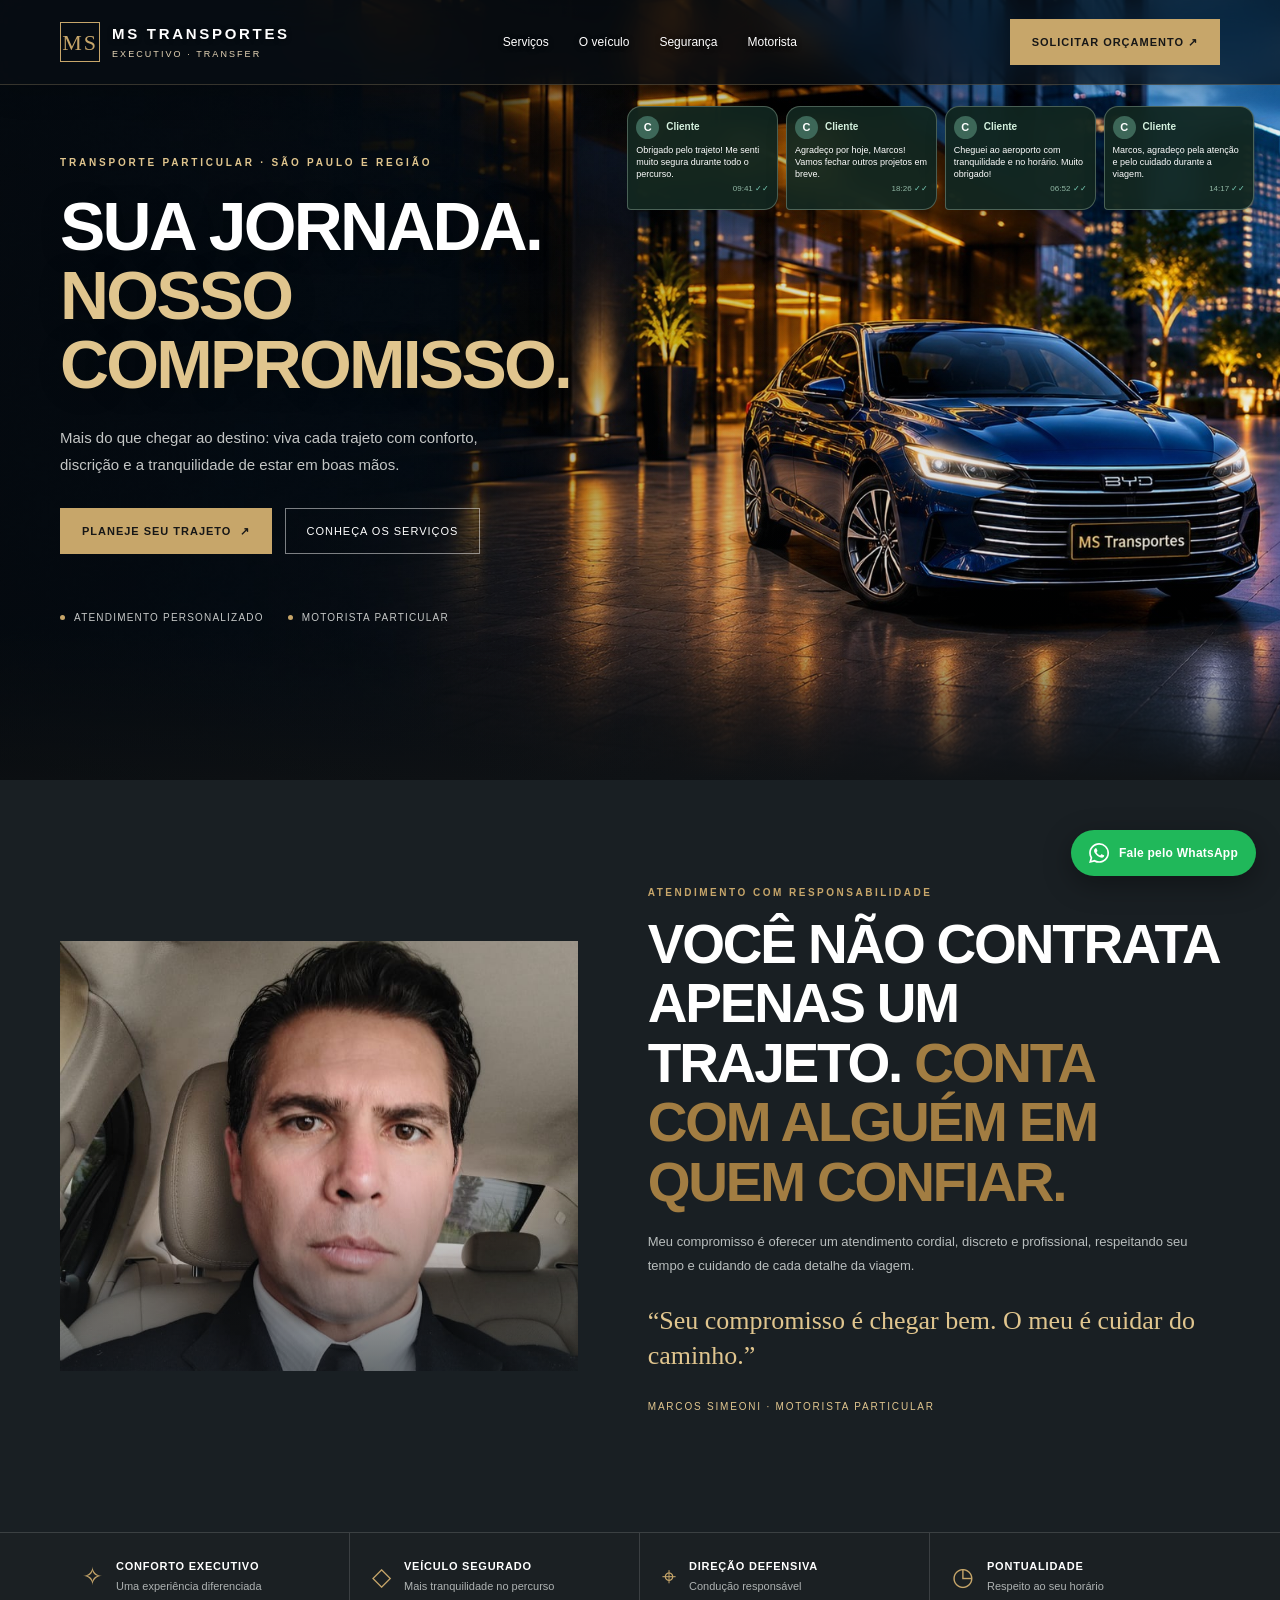
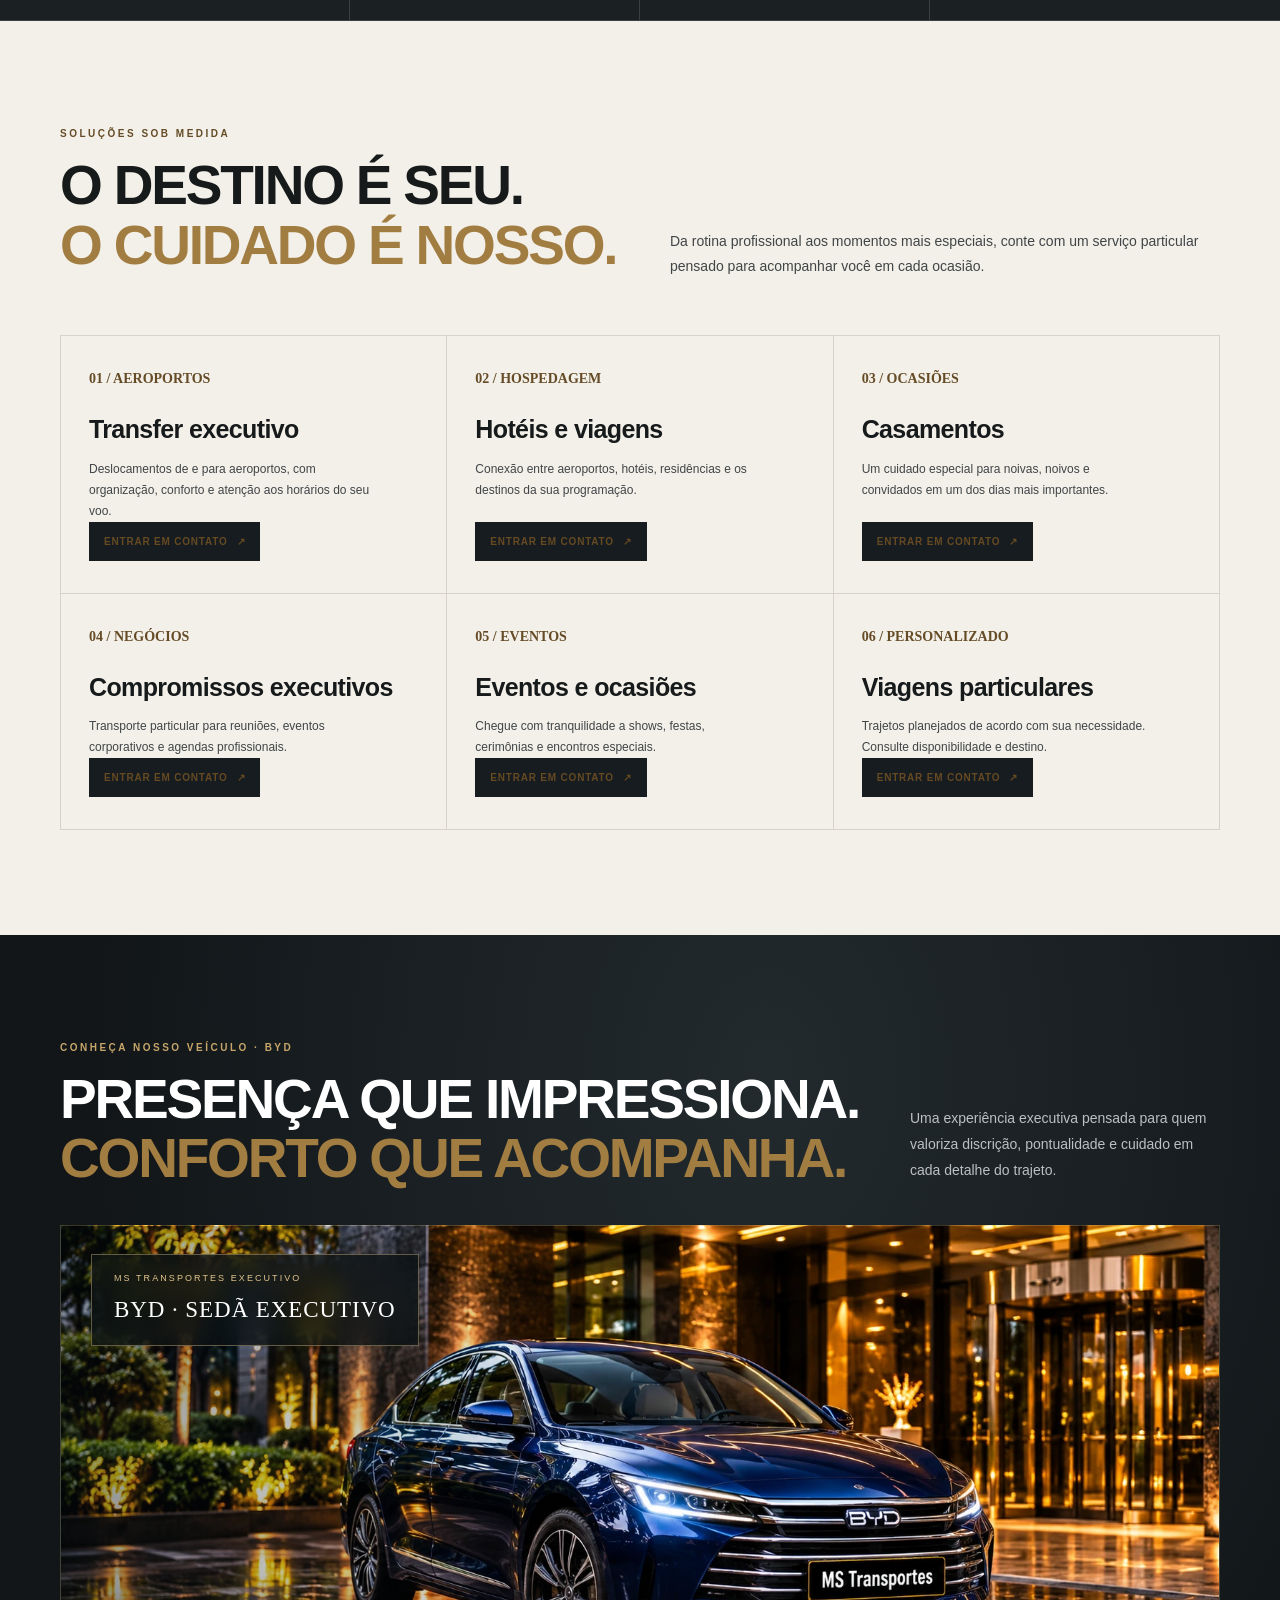
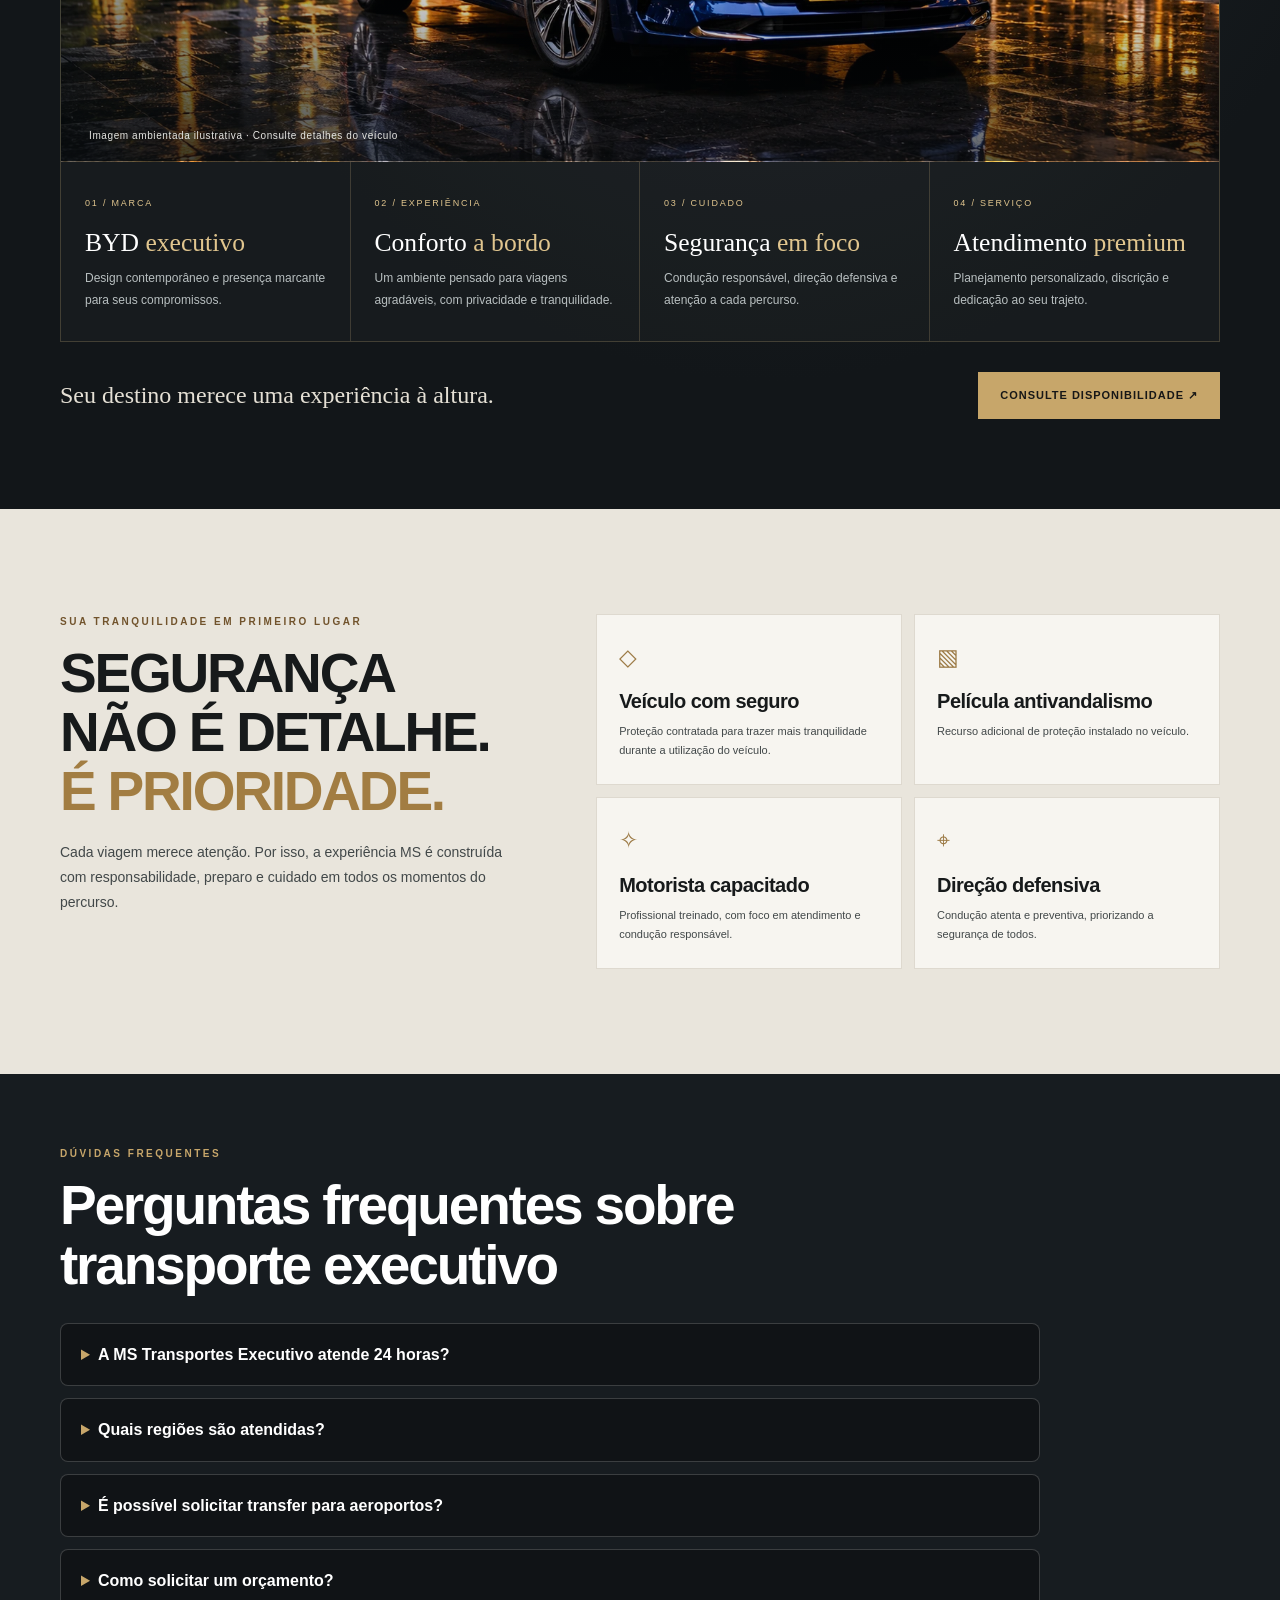
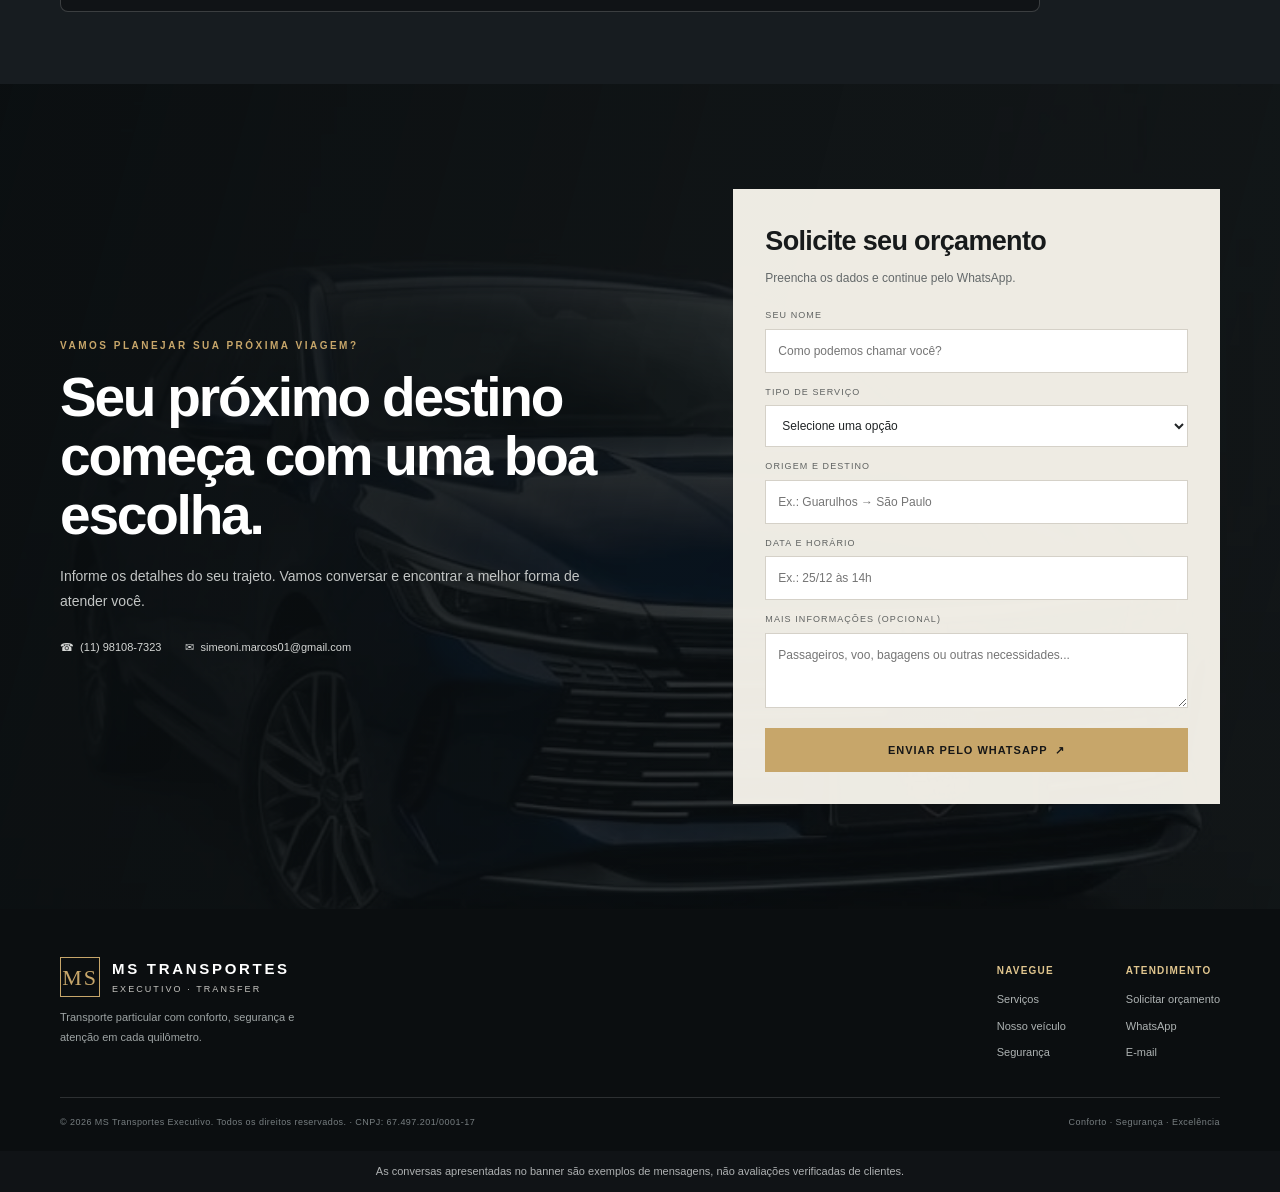
==== commit 32eb22f2: "Atualizar cache CSS para aplicar correções de contraste" ====
--- a/index.html
+++ b/index.html
@@ -7,7 +7,7 @@
 <meta name="theme-color" content="#101316">
 <title>Transporte Executivo em São Paulo | MS Transportes</title>
 <link rel="preload" as="image" href="/assets/imagem-3.jpg" fetchpriority="high">
-<link rel="stylesheet" href="/style.css?v=20261123-native">
+<link rel="stylesheet" href="/style.css?v=20261123-contrast2">
 <link rel="canonical" href="https://www.mstransporteexecutivo.com.br/">
 <meta property="og:type" content="website">
 <meta property="og:locale" content="pt_BR">
--- a/style.css
+++ b/style.css
@@ -303,3 +303,16 @@
 
 /* Navegação por âncoras com cabeçalho fixo e contato acessível */
 #inicio,#servicos,#motorista,#veiculo,#seguranca,#orcamento{scroll-margin-top:96px}.contact-details a{display:inline-block;color:inherit;text-decoration:none}.contact-details a:hover,.contact-details a:focus-visible{color:#e0c58e;text-decoration:underline;text-underline-offset:3px}@media(max-width:800px){#inicio,#servicos,#motorista,#veiculo,#seguranca,#orcamento{scroll-margin-top:82px}}
+
+/* Contraste reforçado nas seções claras (auditoria Lighthouse mobile) */
+.services .section-kicker,.services .service-number{color:#68502c}
+.services .section-lead,.services .service p{color:#444a4c}
+.services .service-action,.services .service-arrow{color:#664a22}
+.services .service-action:hover,.services .service-action:focus-visible{color:#3f2d14}
+
+/* Lighthouse: contraste dos textos pequenos em fundos claros */
+.services .section-kicker,.services .service-number{color:#654b26!important}
+.services .section-lead,.services .service p{color:#404547!important}
+.services .service-arrow{color:#654b26!important}
+.safety .section-kicker{color:#71532c}
+.safety .section-lead,.safety-card p{color:#424849}
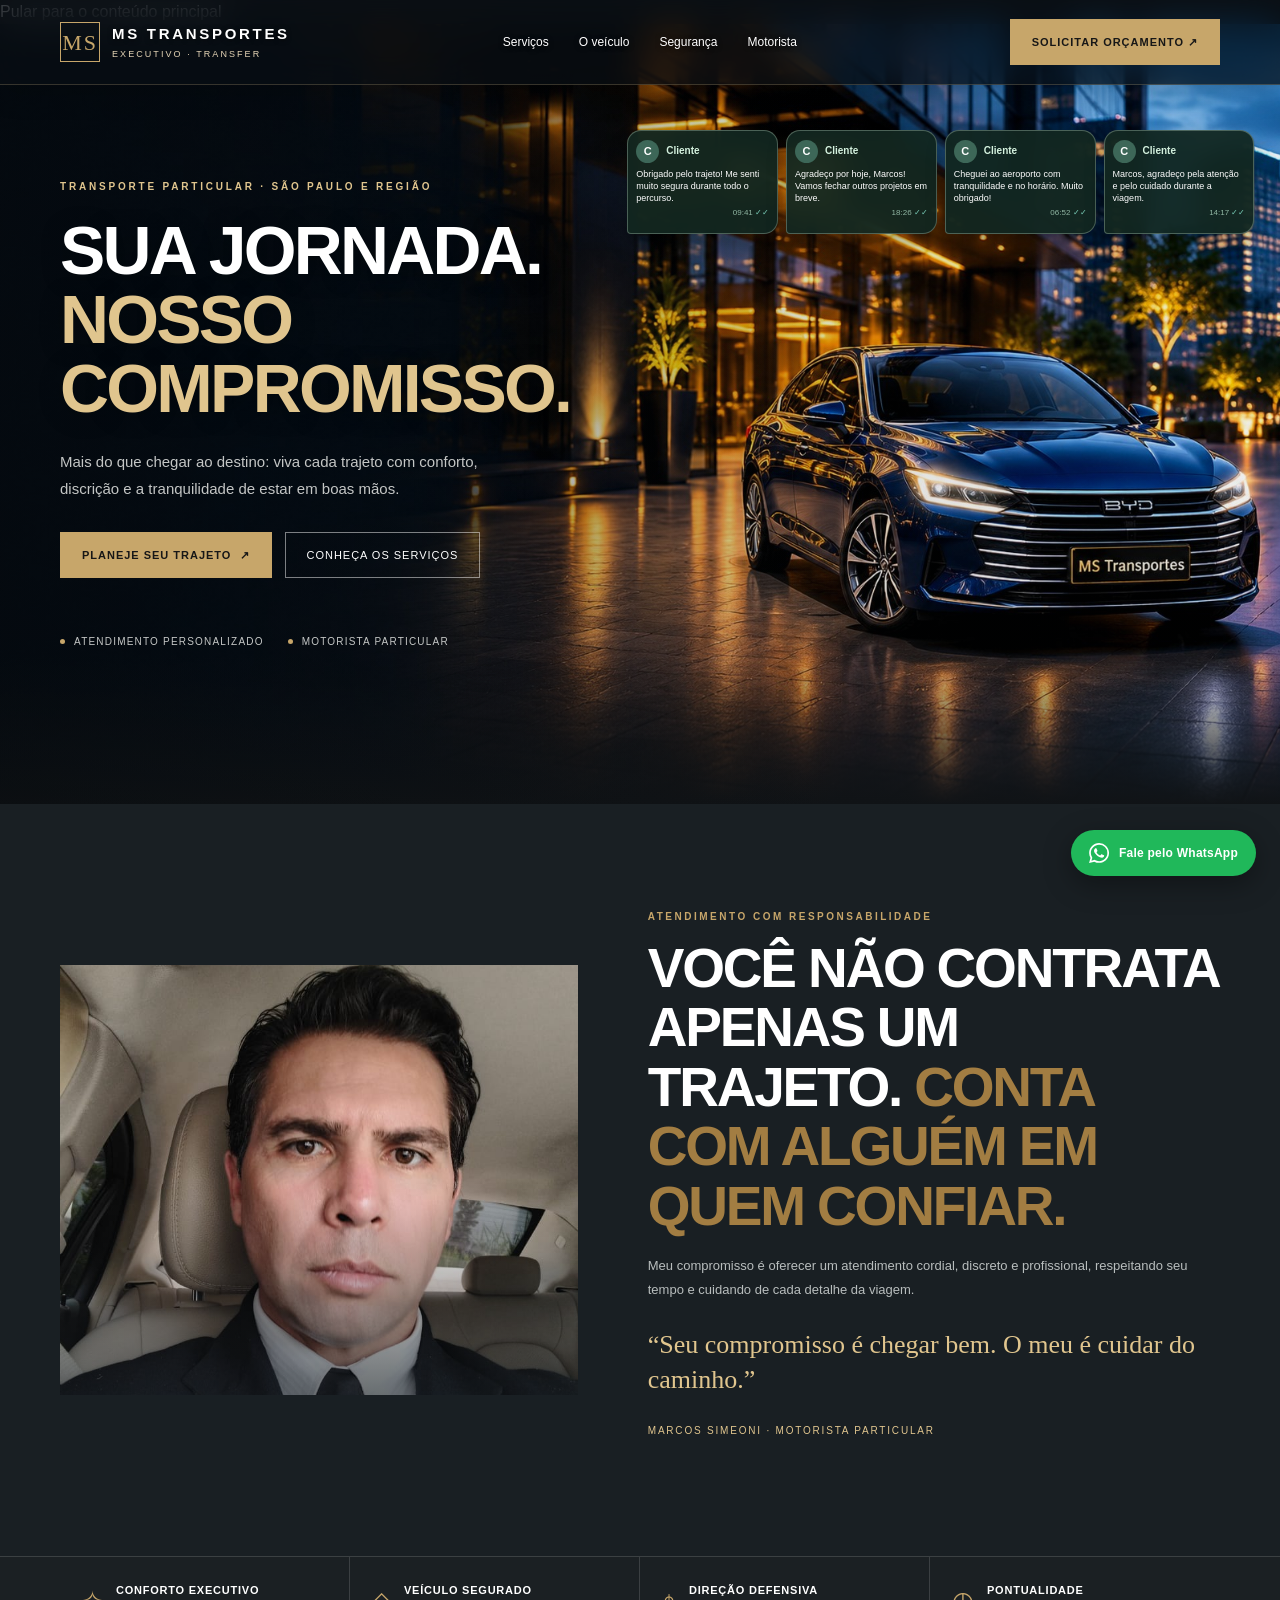
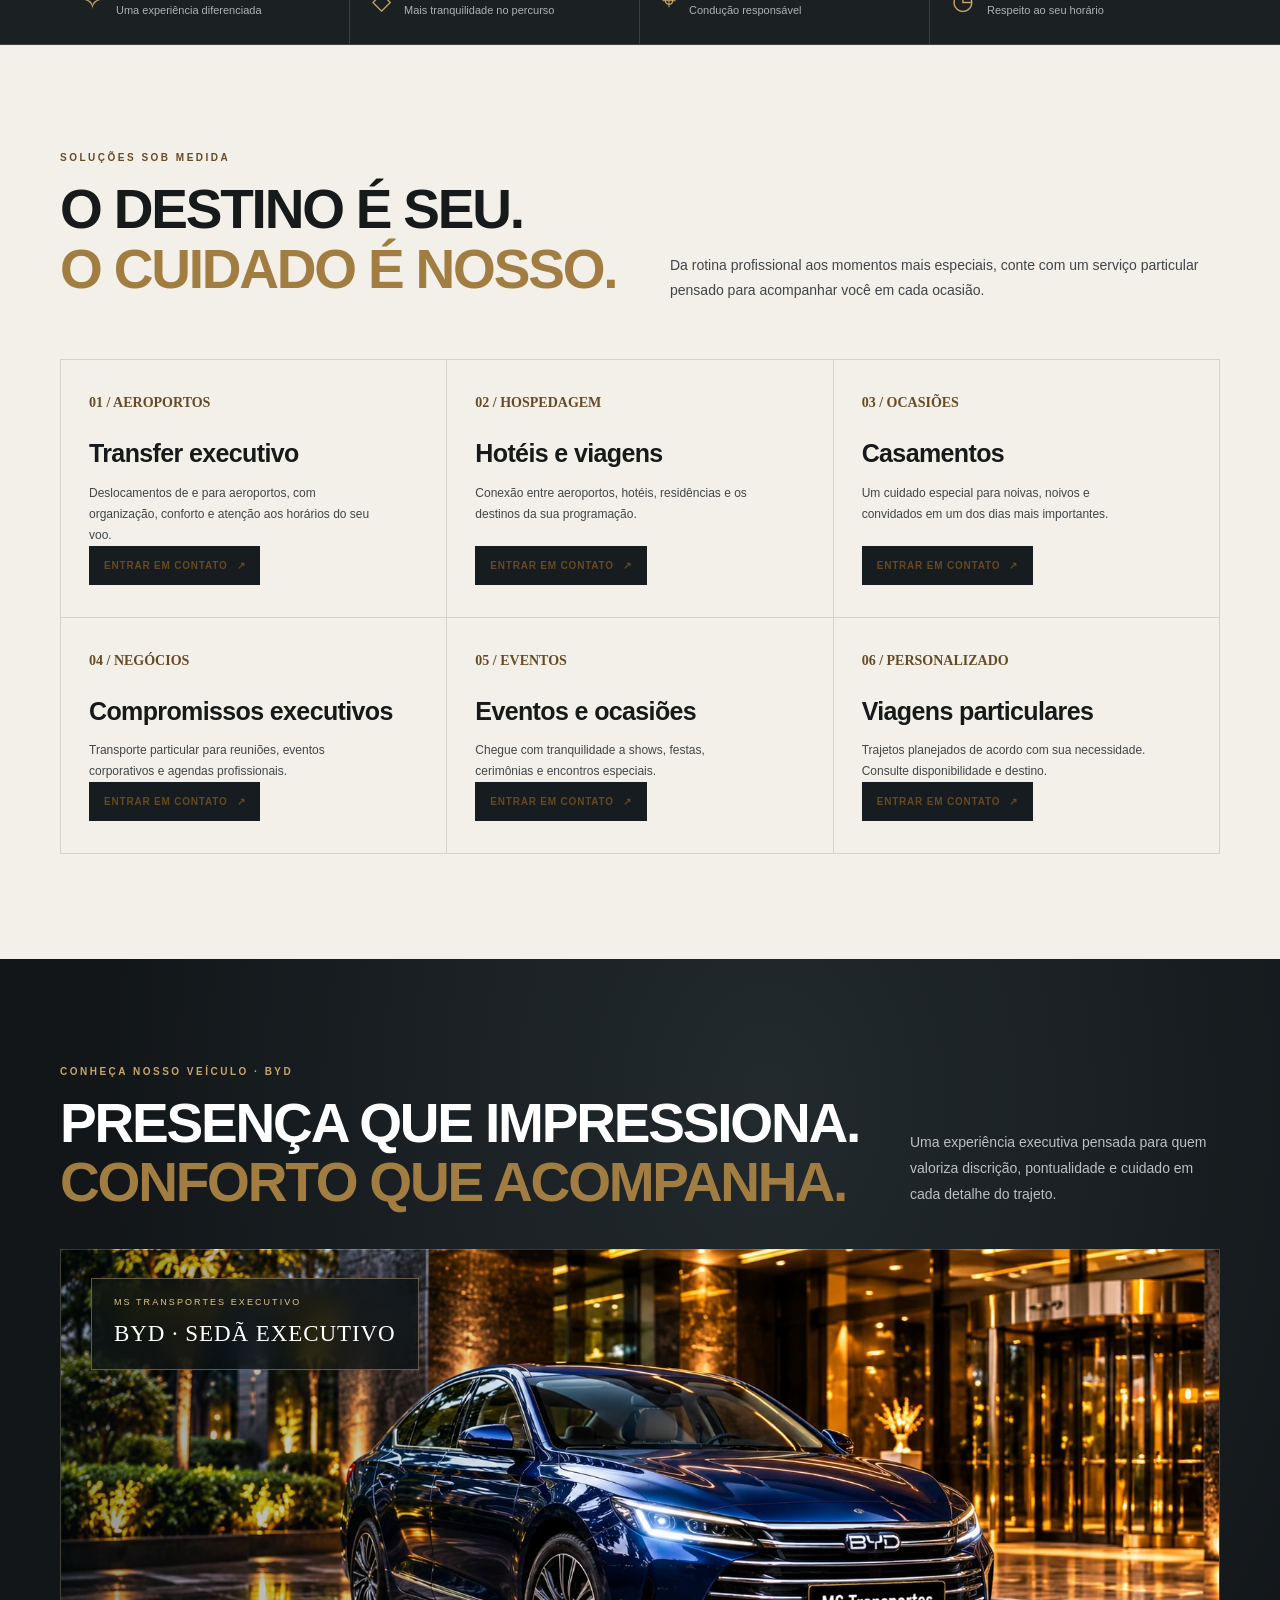
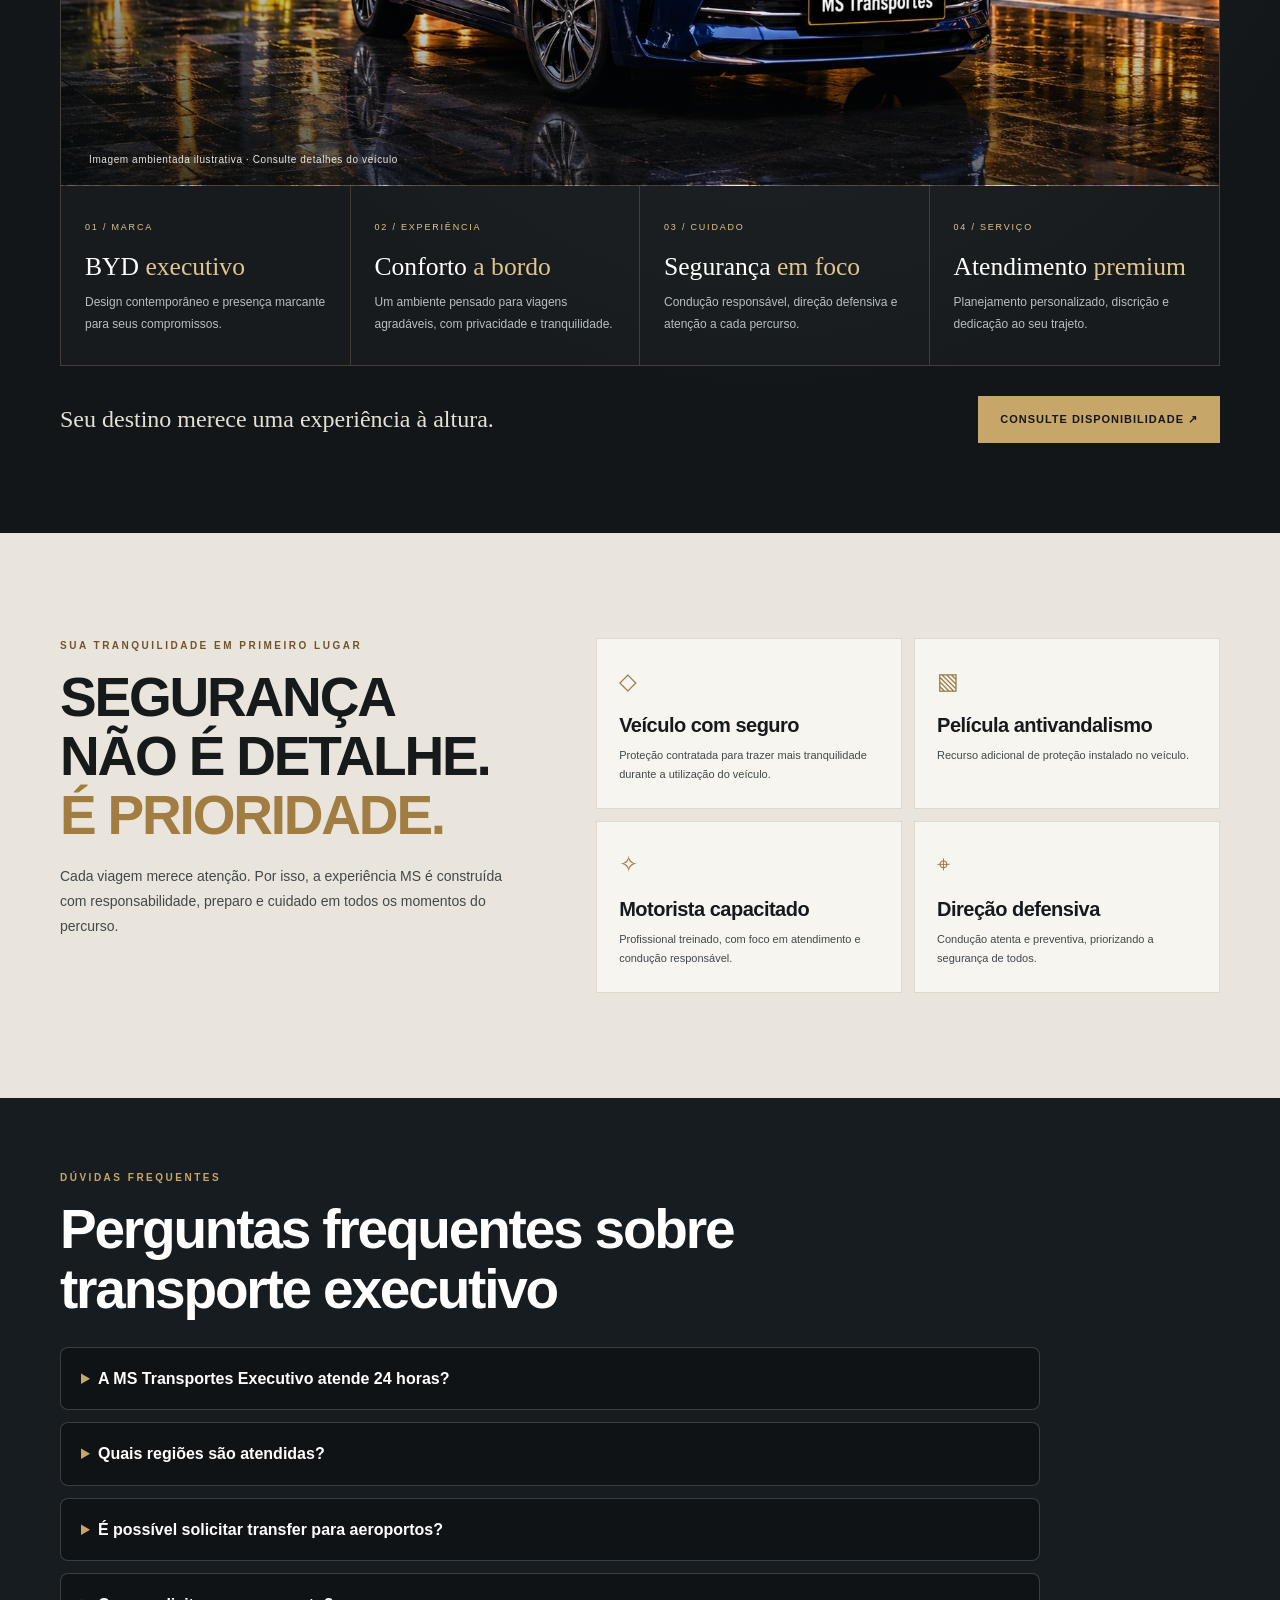
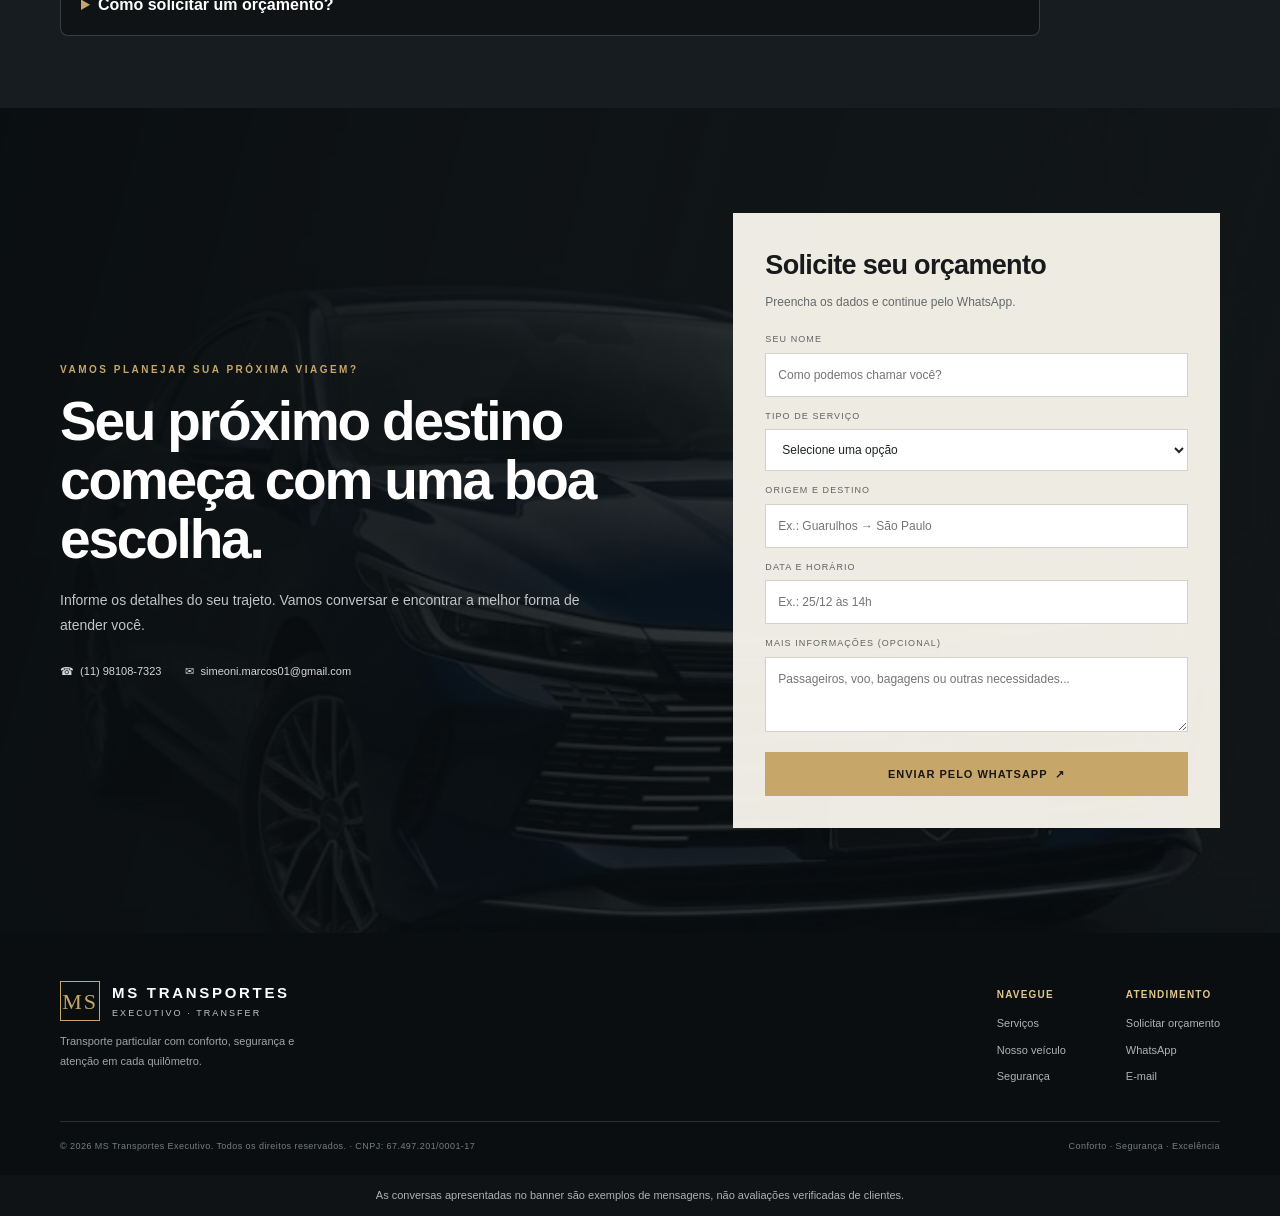
==== commit 9a3959f1: "Adicionar atalho de acessibilidade e identificar página atual na navegação" ====
--- a/index.html
+++ b/index.html
@@ -55,13 +55,13 @@
 }
 </script>
 <style id="ms-mobile-nav-critical">.ms-native-menu{display:none;position:relative;flex-shrink:0}.ms-native-menu>summary{display:grid;place-items:center;width:44px;height:44px;list-style:none;cursor:pointer;border:1px solid #c7a66a;border-radius:6px;background:#101316;color:#e0c58e;font-size:25px;line-height:1}.ms-native-menu>summary::-webkit-details-marker{display:none}.ms-native-menu[open]>summary{background:#e0c58e;color:#101316}.ms-native-menu>nav{position:absolute;top:calc(100% + 10px);right:0;width:min(310px,calc(100vw - 28px));display:flex;flex-direction:column;gap:0;padding:8px;background:#101316;border:1px solid #c7a66a;border-radius:8px;box-shadow:0 16px 35px rgba(0,0,0,.6);z-index:99999}.ms-native-menu>nav>a{display:block;flex:none;padding:13px 14px;font-size:14px;line-height:1.4;font-weight:600;color:#fff;text-decoration:none;white-space:normal;border-bottom:1px solid rgba(255,255,255,.12)}.ms-native-menu>nav>a:last-child{border:0;background:#c7a66a;color:#101316;border-radius:4px;margin-top:7px;text-align:center}@media(max-width:800px){header,header .nav{overflow:visible!important}header .nav{position:relative!important}header .links{display:none!important}.ms-native-menu{display:block!important;z-index:10000!important}}@media(min-width:801px){.ms-native-menu{display:none!important}}</style></head>
-<body>
+<body><a class="skip-to-content" href="#conteudo-principal">Pular para o conteúdo principal</a>
 <header><div class="wrap nav">
 <a class="brand" href="#inicio"><span class="monogram">MS</span><span><strong>MS TRANSPORTES</strong><small>EXECUTIVO · TRANSFER</small></span></a>
 <nav class="links" id="ms-primary-nav"><a href="/servicos">Serviços</a><a href="/veiculo">O veículo</a><a href="/seguranca">Segurança</a><a href="/motorista">Motorista</a></nav>
 <a class="nav-cta" href="#orcamento">Solicitar orçamento ↗</a><details class="ms-native-menu"><summary aria-label="Abrir menu de navegação"><span aria-hidden="true">☰</span></summary><nav aria-label="Menu mobile"><a href="/servicos">Serviços</a><a href="/veiculo">O veículo</a><a href="/seguranca">Segurança</a><a href="/motorista">Motorista</a><a href="/#orcamento">Solicitar orçamento</a></nav></details>
 </div></header>
-<main>
+<main id="conteudo-principal">
 <section class="hero" id="inicio">
 <div class="wrap"><div class="hero-content"><div class="eyebrow">Transporte particular · São Paulo e região</div><h1>SUA JORNADA.<br><em>NOSSO COMPROMISSO.</em></h1><p>Mais do que chegar ao destino: viva cada trajeto com conforto, discrição e a tranquilidade de estar em boas mãos.</p><div class="hero-actions"><a class="btn" href="#orcamento">Planeje seu trajeto&nbsp; ↗</a><a class="btn-outline" href="#servicos">Conheça os serviços</a></div><div class="hero-note"><span><i></i> Atendimento personalizado</span><span><i></i> Motorista particular</span></div></div></div><div class="hero-conversations" aria-label="Exemplos visuais de mensagens de clientes"><div class="chat-bubble chat-bubble--one"><div class="chat-name"><span class="chat-avatar">C</span> Cliente</div><p>Obrigado pelo trajeto! Me senti muito segura durante todo o percurso.</p><small>09:41 <span aria-hidden="true">✓✓</span></small></div><div class="chat-bubble chat-bubble--two"><div class="chat-name"><span class="chat-avatar">C</span> Cliente</div><p>Agradeço por hoje, Marcos! Vamos fechar outros projetos em breve.</p><small>18:26 <span aria-hidden="true">✓✓</span></small></div><div class="chat-bubble chat-bubble--three"><div class="chat-name"><span class="chat-avatar">C</span> Cliente</div><p>Cheguei ao aeroporto com tranquilidade e no horário. Muito obrigado!</p><small>06:52 <span aria-hidden="true">✓✓</span></small></div><div class="chat-bubble chat-bubble--four"><div class="chat-name"><span class="chat-avatar">C</span> Cliente</div><p>Marcos, agradeço pela atenção e pelo cuidado durante a viagem.</p><small>14:17 <span aria-hidden="true">✓✓</span></small></div><div class="chat-bubble chat-bubble--five"><div class="chat-name"><span class="chat-avatar">C</span> Cliente</div><p>Tudo impecável hoje. Na próxima viagem, entro em contato novamente!</p><small>20:08 <span aria-hidden="true">✓✓</span></small></div></div></section>
 <section class="driver" id="motorista"><div class="wrap driver-grid"><div class="driver-image"><img loading="lazy" decoding="async" src="assets/imagem-5.png" alt="Marcos Simeoni, motorista particular da MS Transporte Executivo"></div><div class="driver-copy"><div class="section-kicker">Atendimento com responsabilidade</div><h2 class="section-title">VOCÊ NÃO CONTRATA APENAS UM TRAJETO. <span class="highlight-gold">CONTA COM ALGUÉM EM QUEM CONFIAR.</span></h2><p>Meu compromisso é oferecer um atendimento cordial, discreto e profissional, respeitando seu tempo e cuidando de cada detalhe da viagem.</p><div class="quote">“Seu compromisso é chegar bem. O meu é cuidar do caminho.”</div><p style="color:var(--gold2);font-size:10px;letter-spacing:.18em;text-transform:uppercase">Marcos Simeoni · Motorista particular</p></div></div></section>
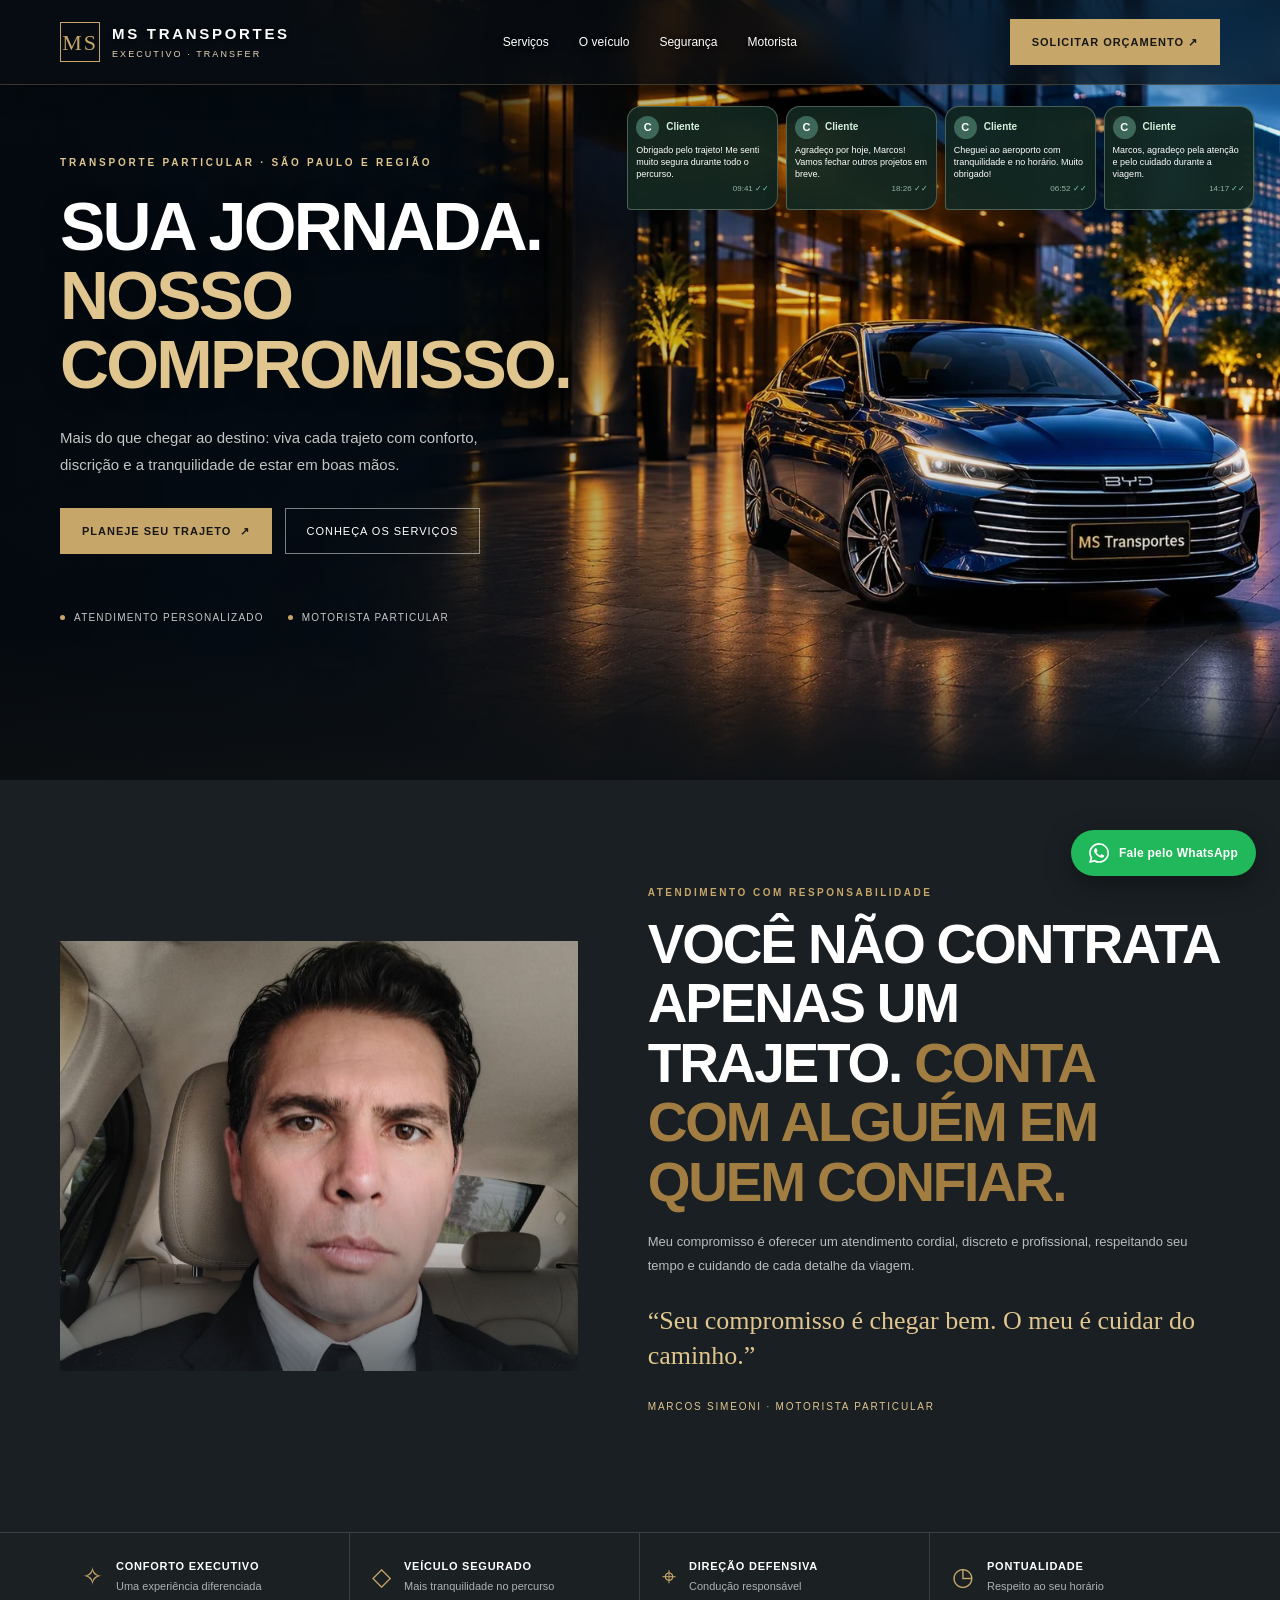
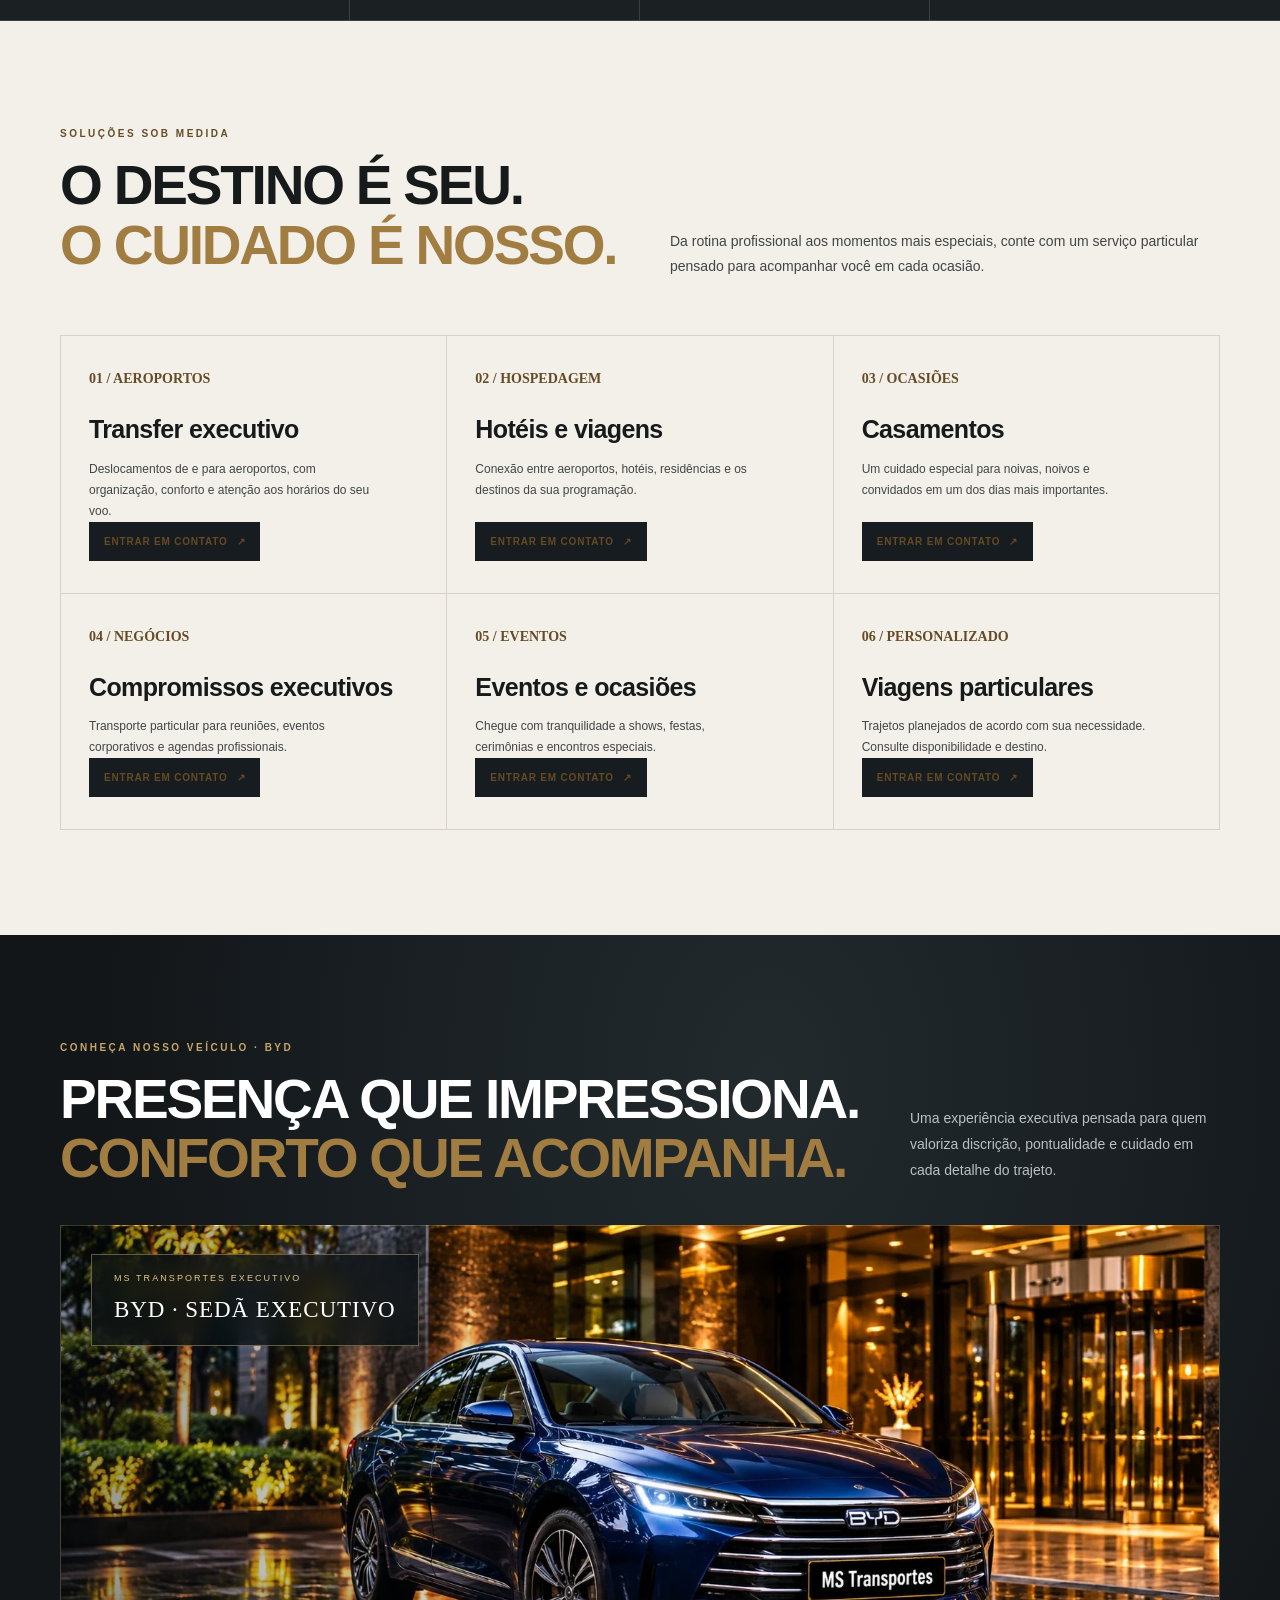
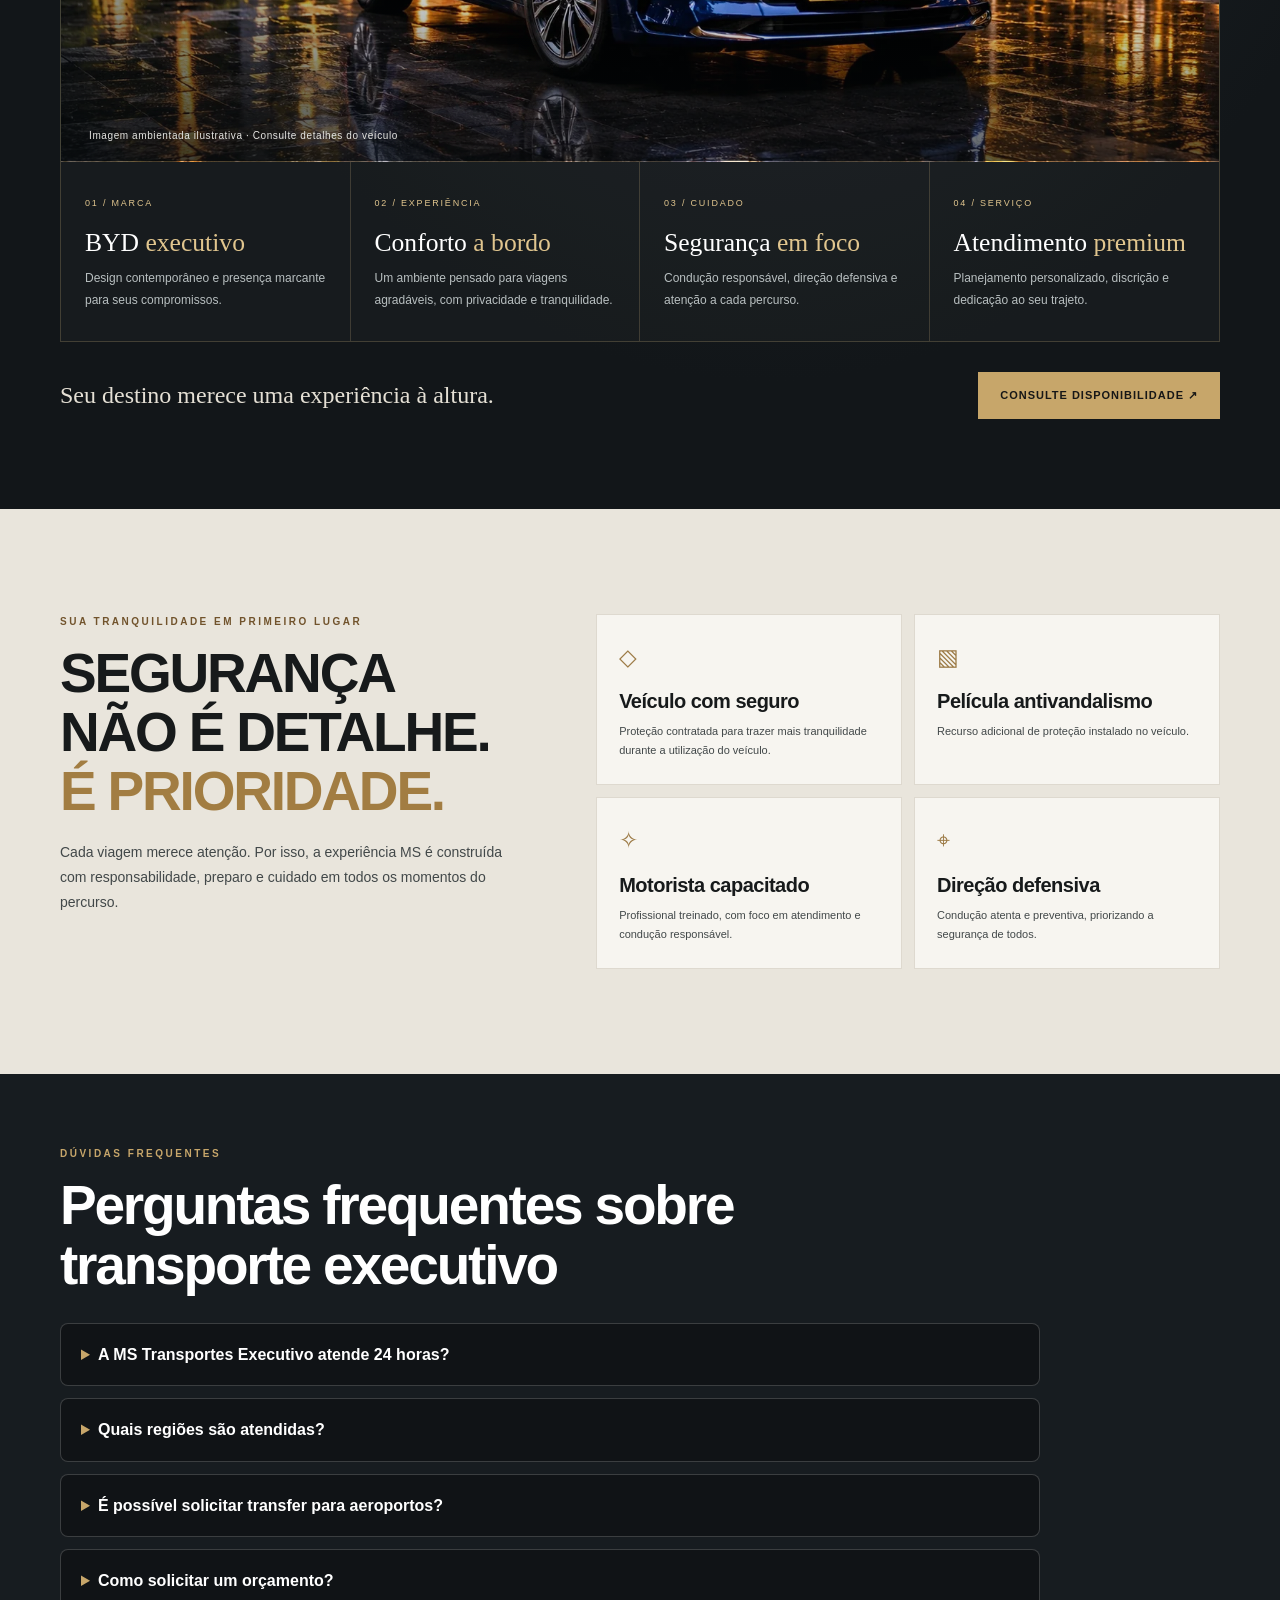
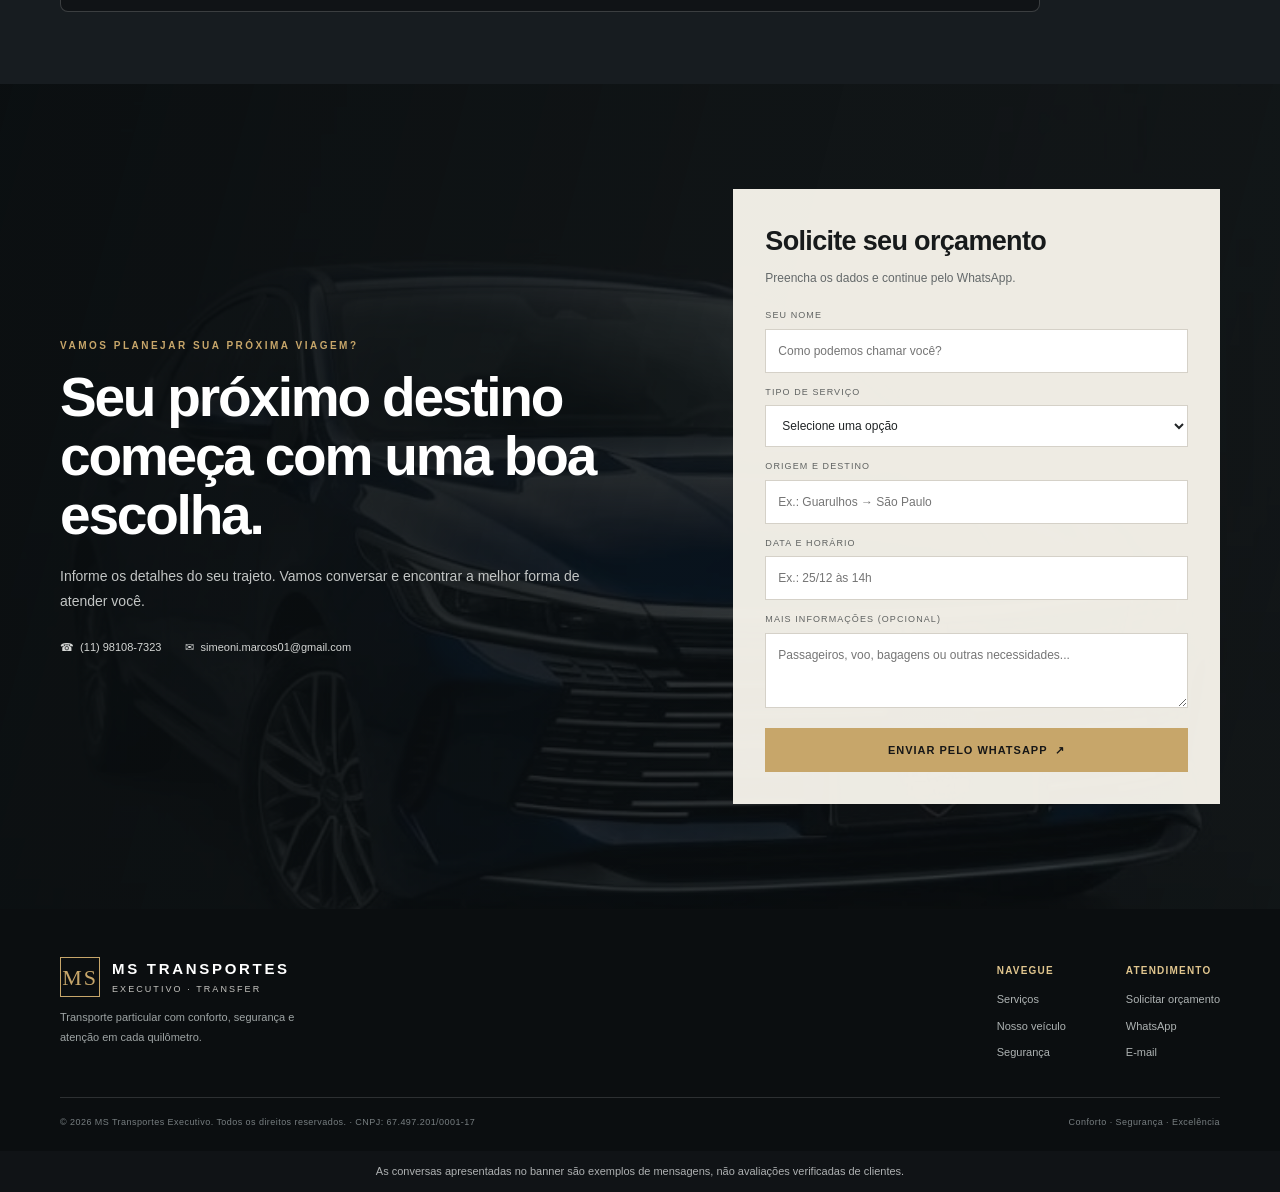
==== commit 2328f0c7: "Usar banner WebP otimizado e atualizar cache do CSS" ====
--- a/index.html
+++ b/index.html
@@ -6,8 +6,8 @@
 <meta name="description" content="Transporte executivo e motorista particular em toda a Grande São Paulo. Transfer para aeroportos, hotéis, eventos e viagens com conforto e pontualidade.">
 <meta name="theme-color" content="#101316">
 <title>Transporte Executivo em São Paulo | MS Transportes</title>
-<link rel="preload" as="image" href="/assets/imagem-3.jpg" fetchpriority="high">
-<link rel="stylesheet" href="/style.css?v=20261123-contrast2">
+<link rel="preload" as="image" href="/assets/imagem-3.webp" fetchpriority="high">
+<link rel="stylesheet" href="/style.css?v=20261123-webp1">
 <link rel="canonical" href="https://www.mstransporteexecutivo.com.br/">
 <meta property="og:type" content="website">
 <meta property="og:locale" content="pt_BR">
--- a/style.css
+++ b/style.css
@@ -67,7 +67,7 @@
 @media(max-width:420px){.hero{min-height:970px}.hero h1{font-size:44px}.hero-photo{bottom:95px;height:36%}.chat-bubble--one{bottom:31%}.chat-bubble--two{bottom:3%}}
 
 /* Integração visual do veículo com o cenário — versão 3 */
-.hero{background-image:linear-gradient(90deg,rgba(5,9,13,.54) 0%,rgba(5,9,13,.15) 48%,rgba(5,9,13,.06) 100%),url(assets/imagem-3.jpg);background-size:cover;background-position:center center;min-height:780px}
+.hero{background-image:linear-gradient(90deg,rgba(5,9,13,.54) 0%,rgba(5,9,13,.15) 48%,rgba(5,9,13,.06) 100%),url(assets/imagem-3.webp);background-size:cover;background-position:center center;min-height:780px}
 .hero:before{background:linear-gradient(90deg,rgba(6,10,13,.46),transparent 68%),linear-gradient(0deg,#101316 0%,transparent 19%)}
 .hero-content{max-width:660px}.hero h1{font-size:clamp(44px,5.3vw,76px);text-shadow:0 3px 25px rgba(0,0,0,.3)}
 .hero-photo{display:none!important}
@@ -316,3 +316,6 @@
 .services .service-arrow{color:#654b26!important}
 .safety .section-kicker{color:#71532c}
 .safety .section-lead,.safety-card p{color:#424849}
+
+/* Acessibilidade: pular diretamente ao conteúdo sem mudar layout */
+.skip-to-content{position:fixed;left:12px;top:-90px;z-index:999999;padding:12px 18px;border:2px solid #101316;background:#e0c58e;color:#101316;font-weight:700;border-radius:5px;transition:top .12s}.skip-to-content:focus{top:12px;outline:3px solid #fff;outline-offset:2px}.ms-related-links .ms-current-page{display:inline-flex;align-items:center;justify-content:center;padding:10px 14px;border:1px solid rgba(199,166,106,.45);border-radius:6px;color:#c5c5c5;font-weight:600;line-height:1.35;background:rgba(255,255,255,.04)}@media(max-width:650px){.ms-related-links .ms-current-page{width:100%}}
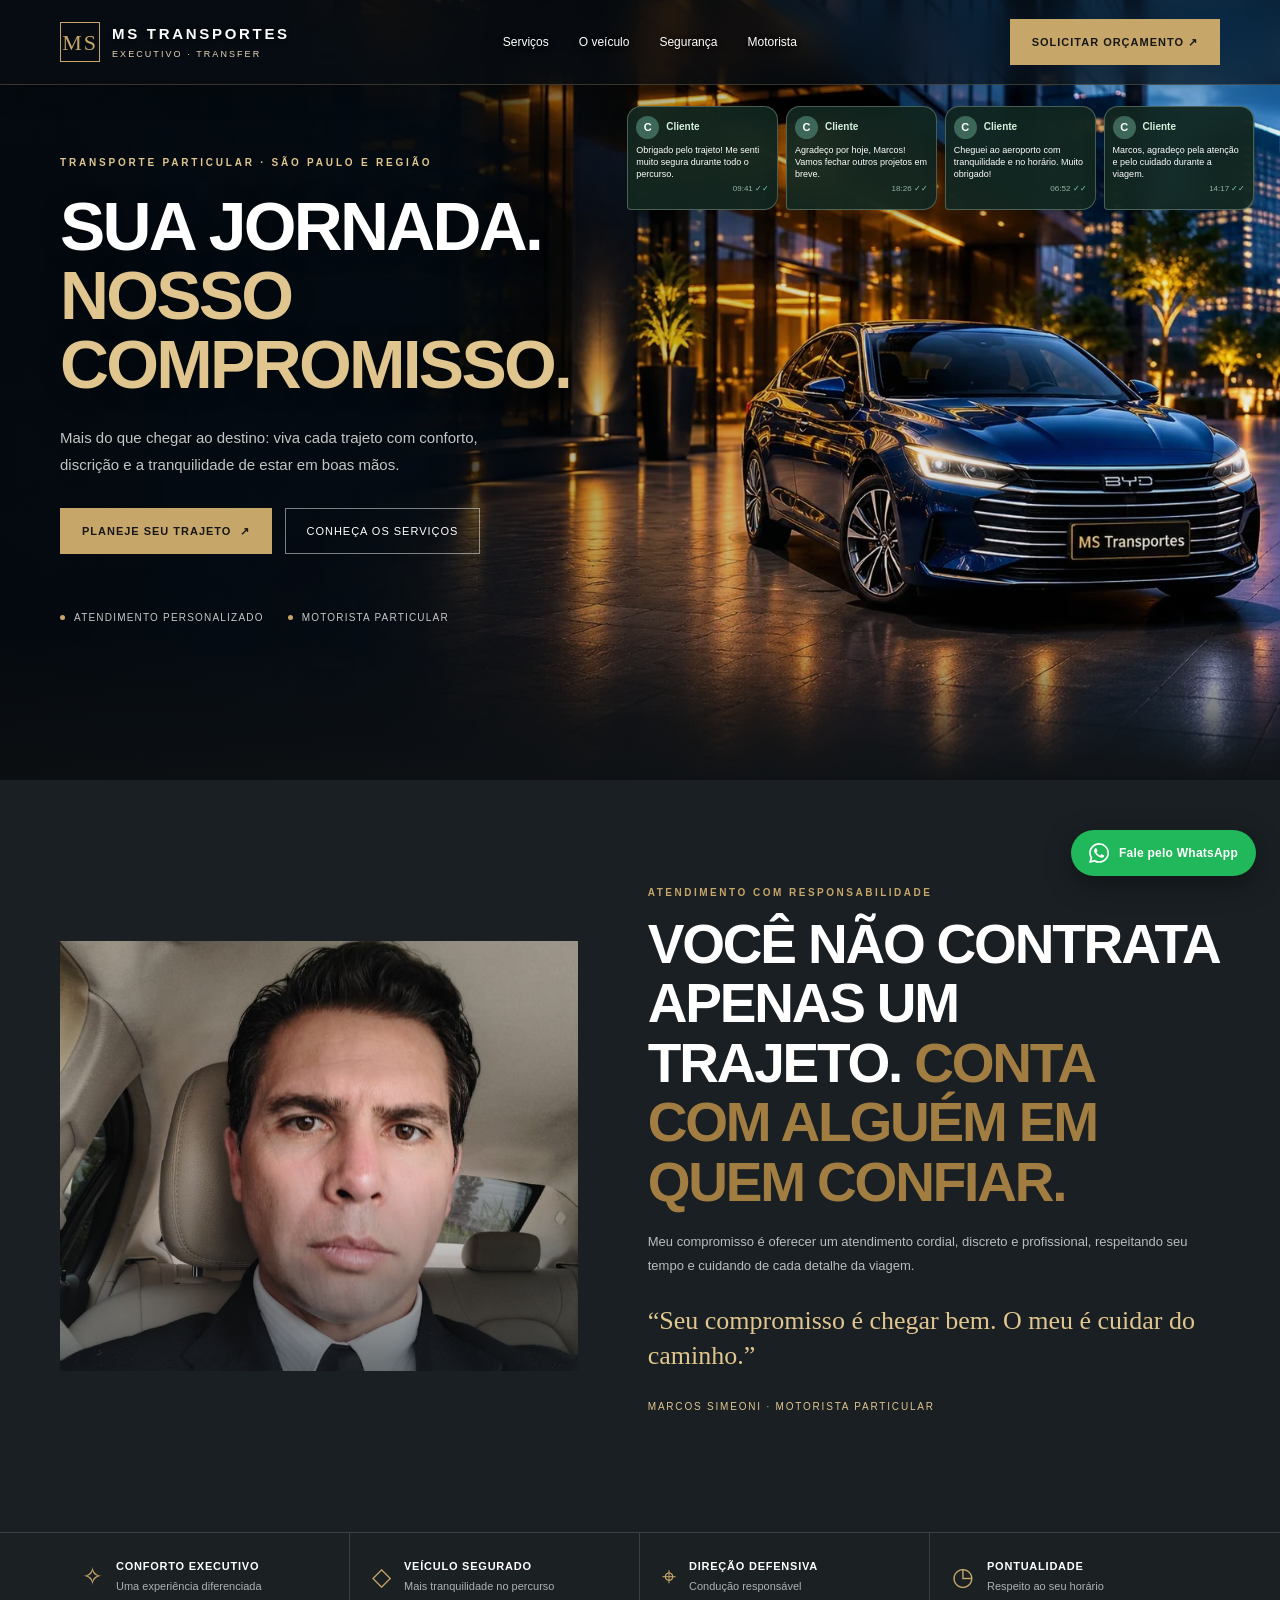
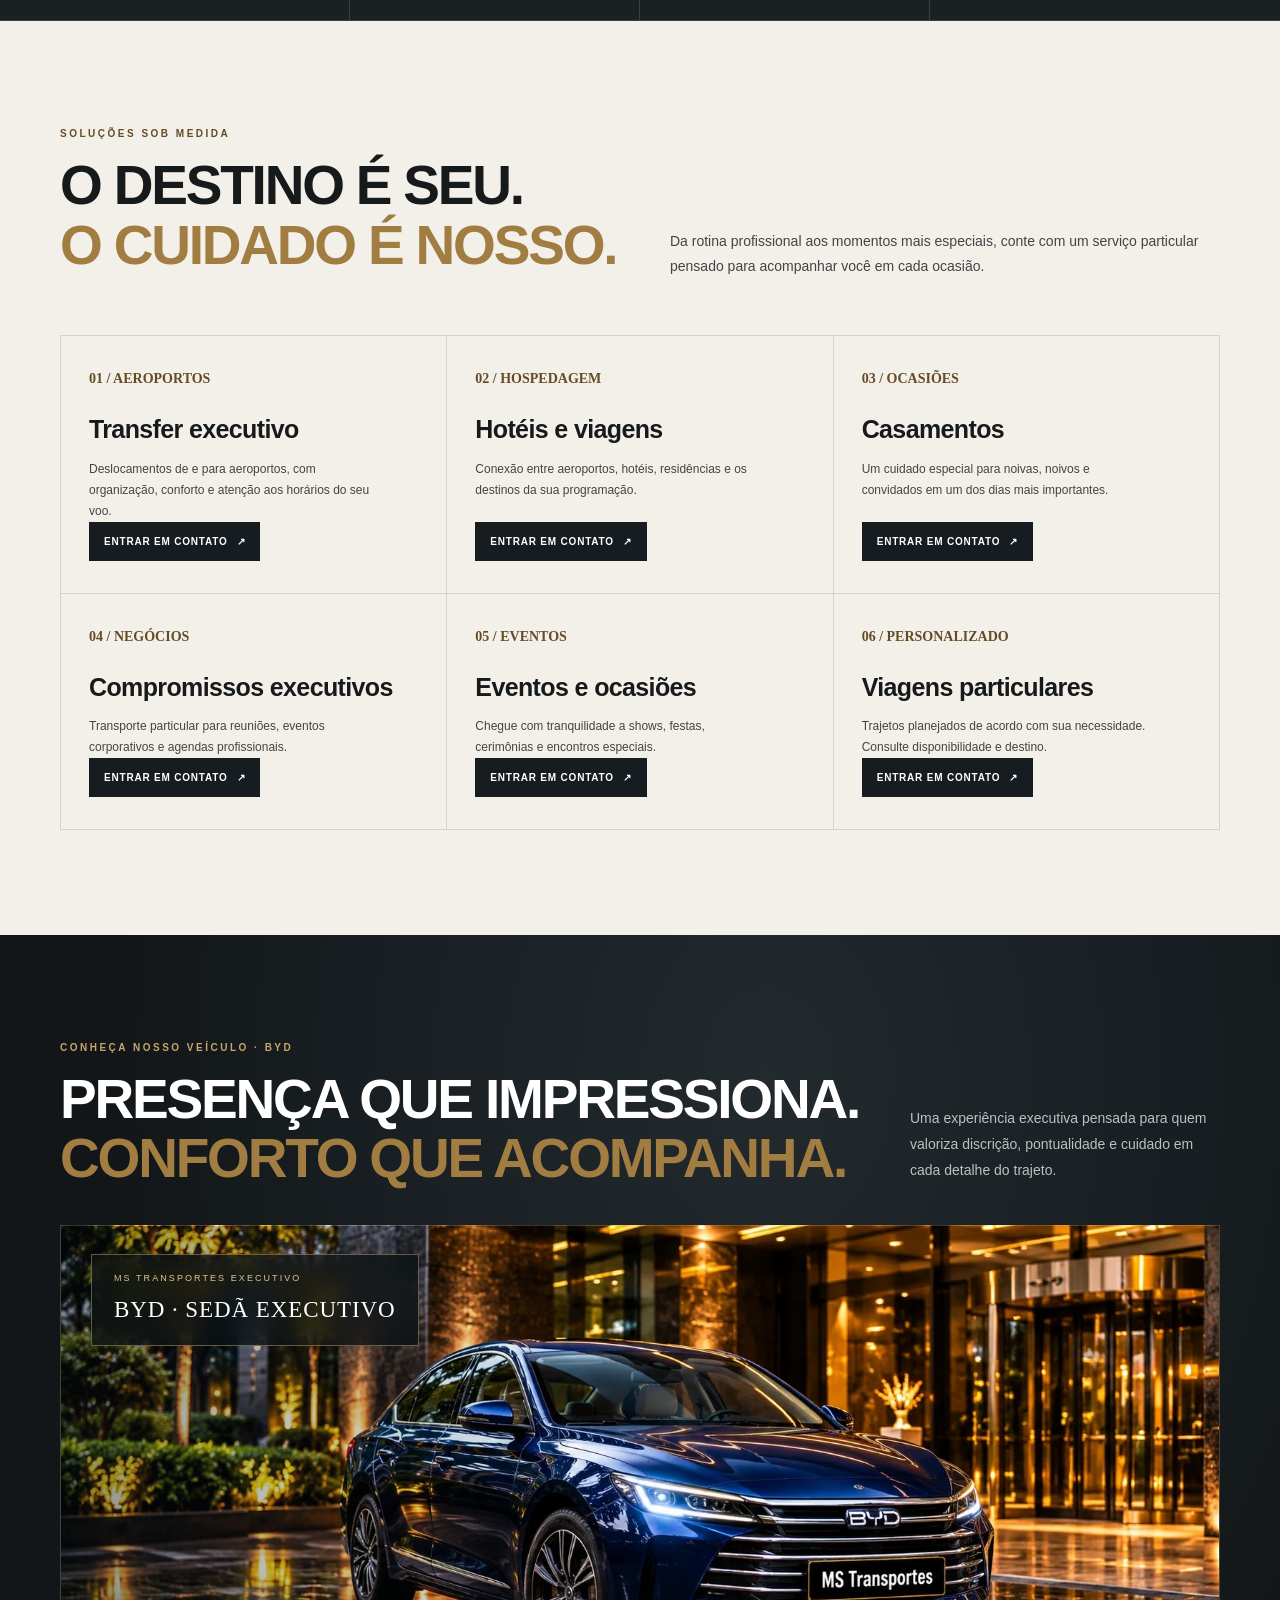
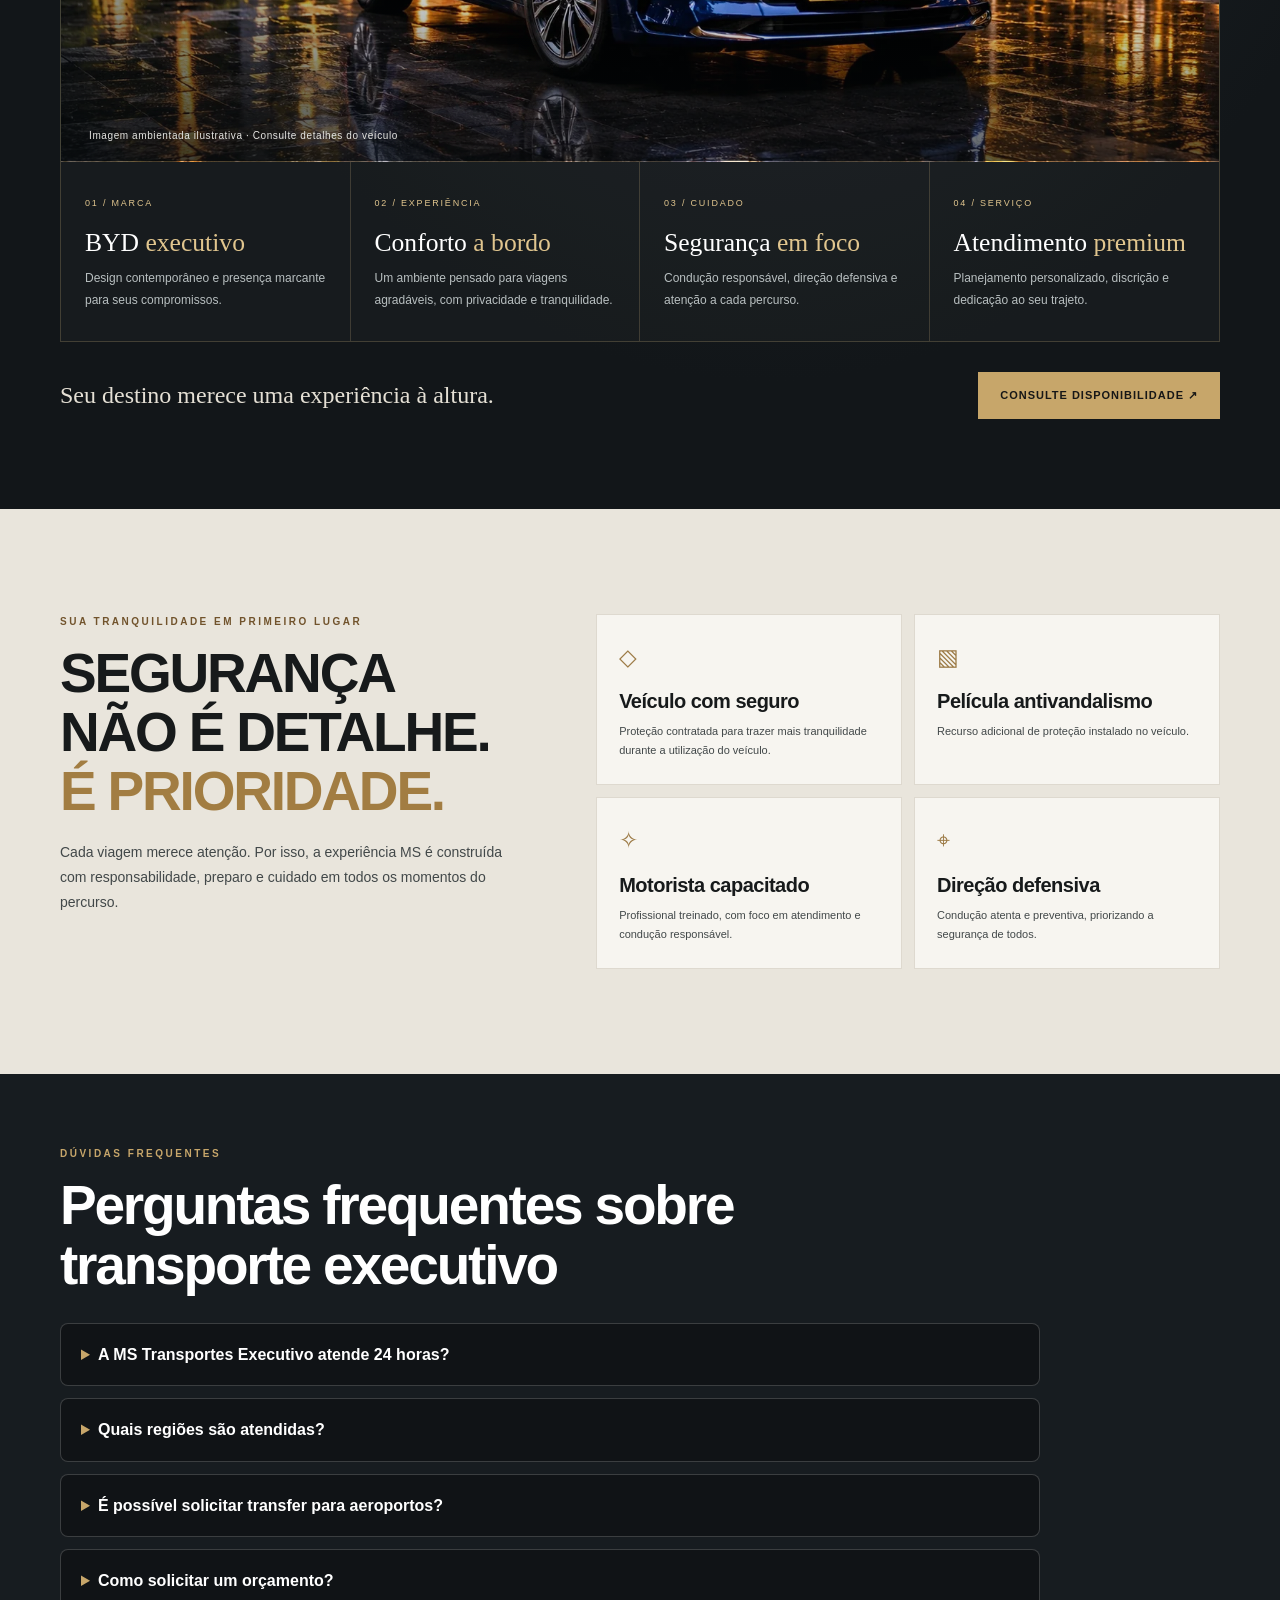
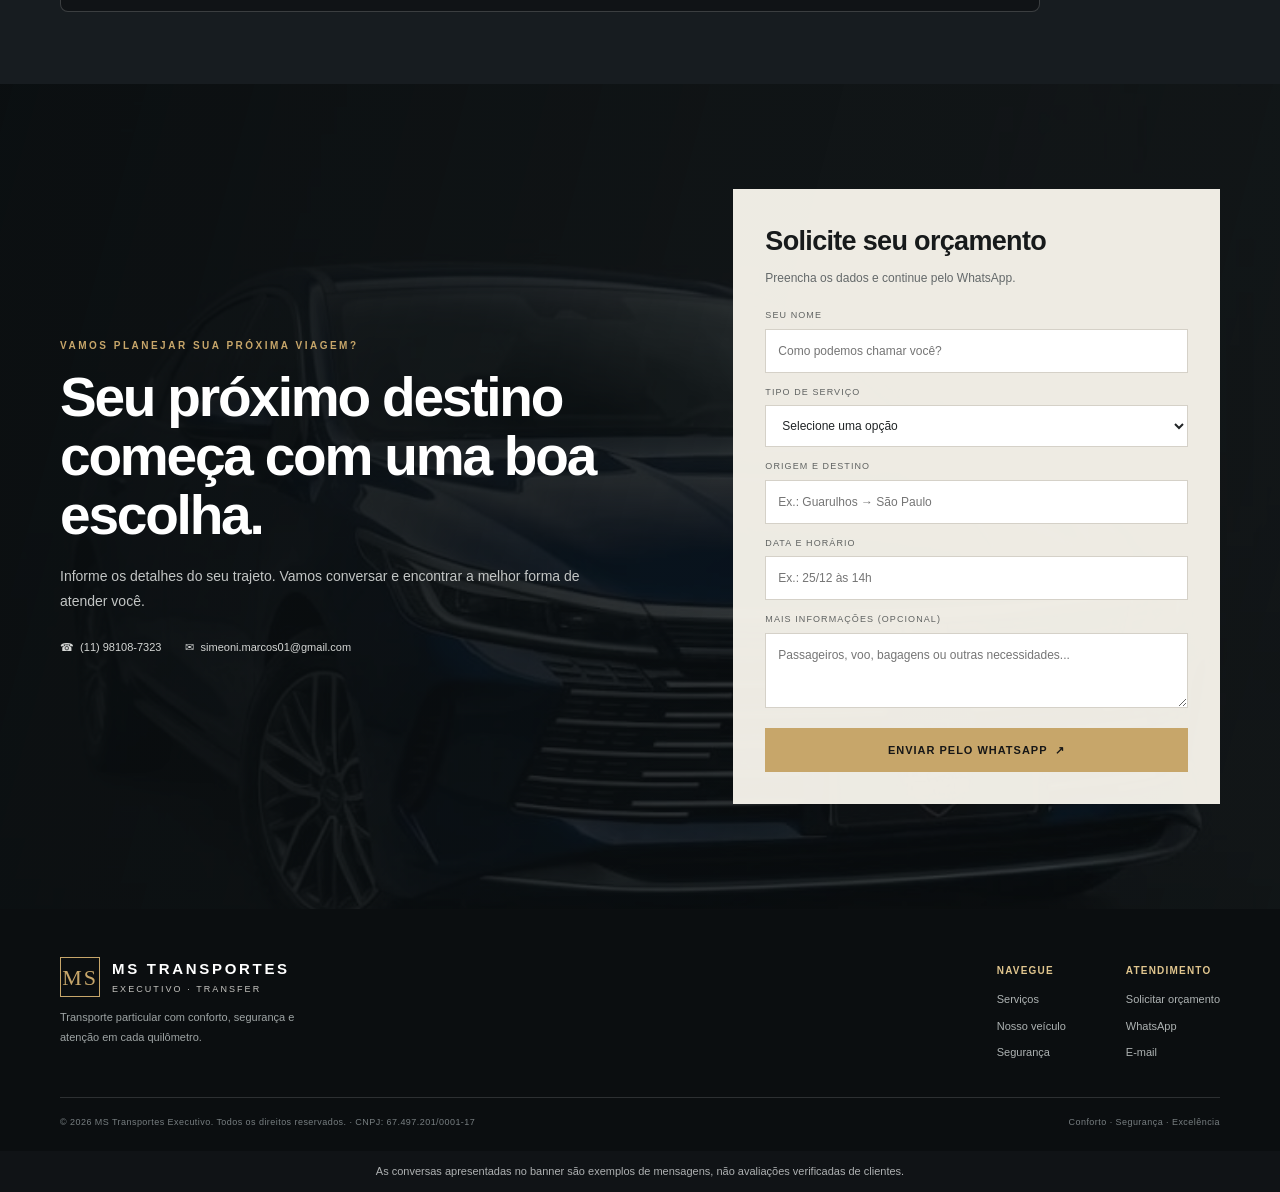
==== commit f79bf3c7: "Atualizar cache de CSS para correção de contraste dos CTAs" ====
--- a/index.html
+++ b/index.html
@@ -7,7 +7,7 @@
 <meta name="theme-color" content="#101316">
 <title>Transporte Executivo em São Paulo | MS Transportes</title>
 <link rel="preload" as="image" href="/assets/imagem-3.webp" fetchpriority="high">
-<link rel="stylesheet" href="/style.css?v=20261123-webp1">
+<link rel="stylesheet" href="/style.css?v=20261123-cta1">
 <link rel="canonical" href="https://www.mstransporteexecutivo.com.br/">
 <meta property="og:type" content="website">
 <meta property="og:locale" content="pt_BR">
--- a/style.css
+++ b/style.css
@@ -307,8 +307,7 @@
 /* Contraste reforçado nas seções claras (auditoria Lighthouse mobile) */
 .services .section-kicker,.services .service-number{color:#68502c}
 .services .section-lead,.services .service p{color:#444a4c}
-.services .service-action,.services .service-arrow{color:#664a22}
-.services .service-action:hover,.services .service-action:focus-visible{color:#3f2d14}
+.services .service-arrow{color:#664a22}
 
 /* Lighthouse: contraste dos textos pequenos em fundos claros */
 .services .section-kicker,.services .service-number{color:#654b26!important}
@@ -319,3 +318,7 @@
 
 /* Acessibilidade: pular diretamente ao conteúdo sem mudar layout */
 .skip-to-content{position:fixed;left:12px;top:-90px;z-index:999999;padding:12px 18px;border:2px solid #101316;background:#e0c58e;color:#101316;font-weight:700;border-radius:5px;transition:top .12s}.skip-to-content:focus{top:12px;outline:3px solid #fff;outline-offset:2px}.ms-related-links .ms-current-page{display:inline-flex;align-items:center;justify-content:center;padding:10px 14px;border:1px solid rgba(199,166,106,.45);border-radius:6px;color:#c5c5c5;font-weight:600;line-height:1.35;background:rgba(255,255,255,.04)}@media(max-width:650px){.ms-related-links .ms-current-page{width:100%}}
+
+/* Contraste WCAG: CTA dos serviços sobre fundo escuro e no hover dourado */
+.services .service .service-action{background:#171c20;color:#fff!important;border-color:#171c20}
+.services .service .service-action:hover,.services .service .service-action:focus-visible{background:#e0c58e;color:#171c20!important;border-color:#e0c58e}
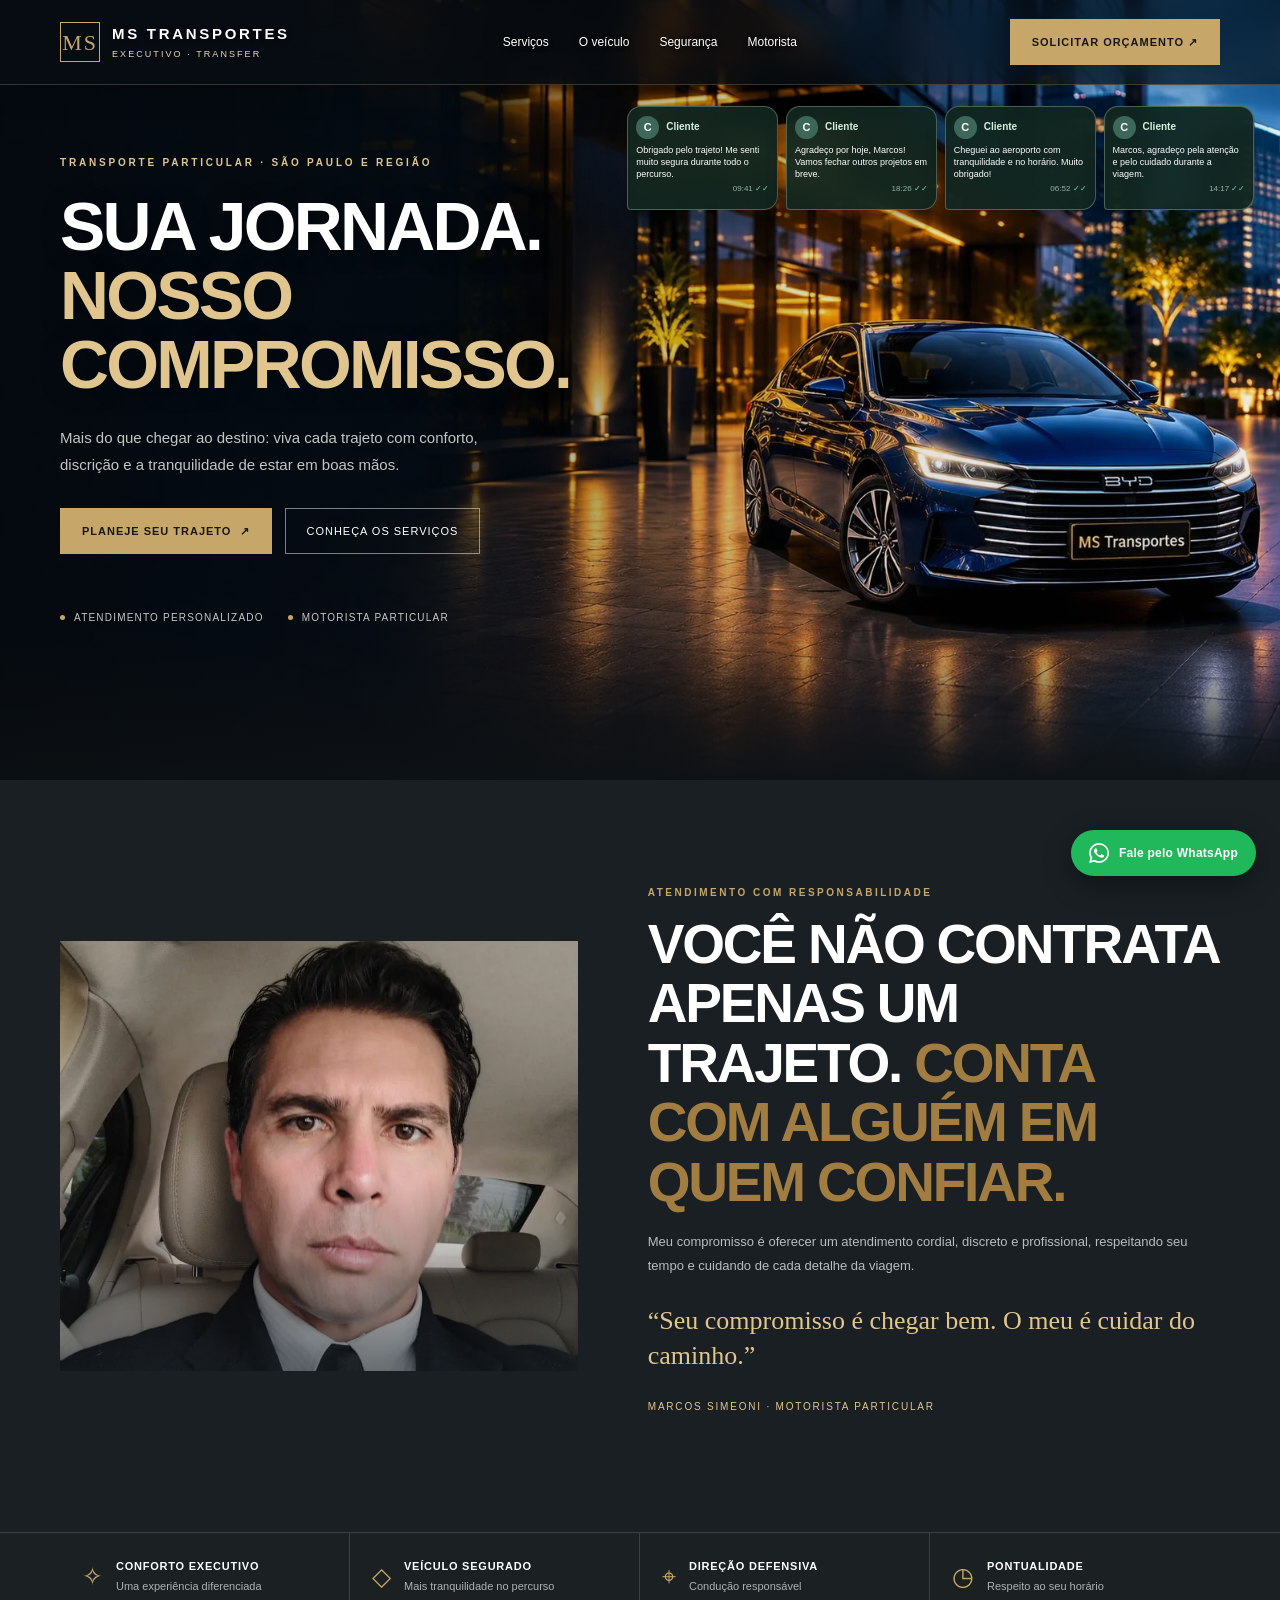
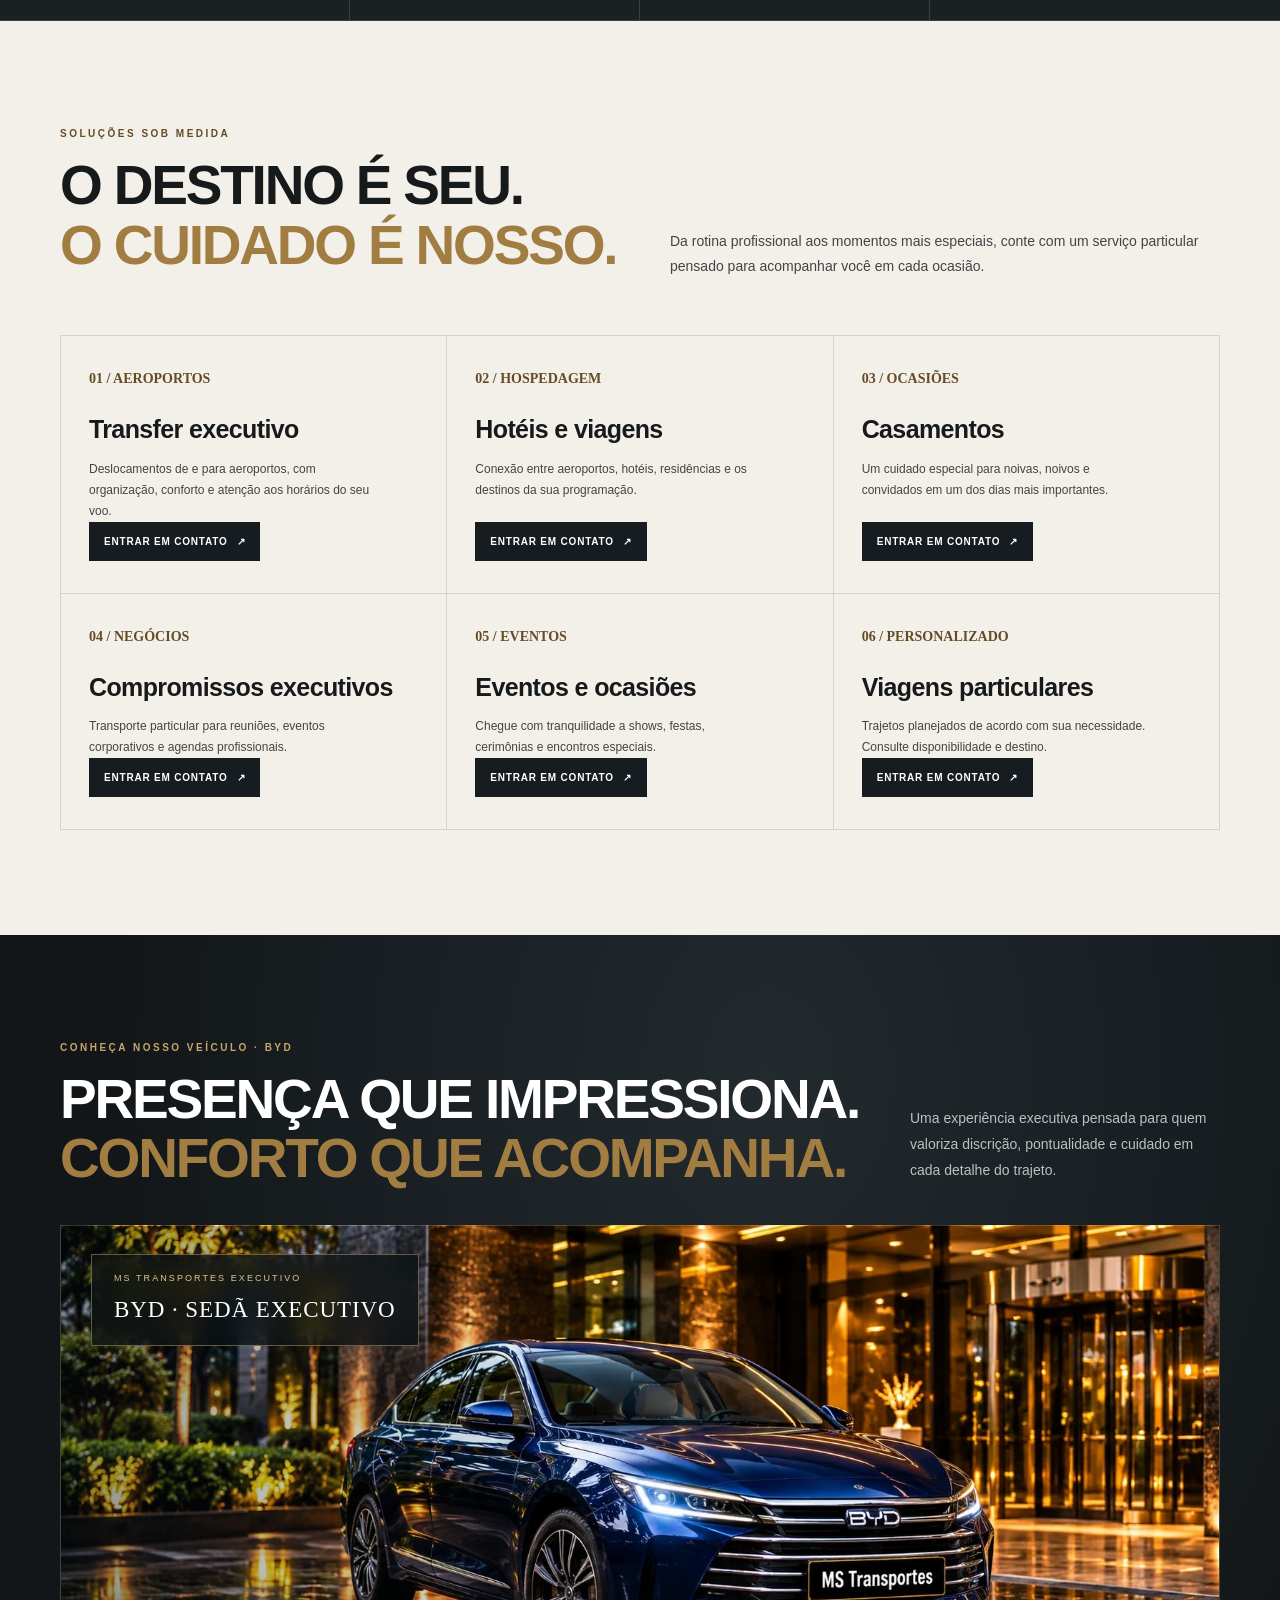
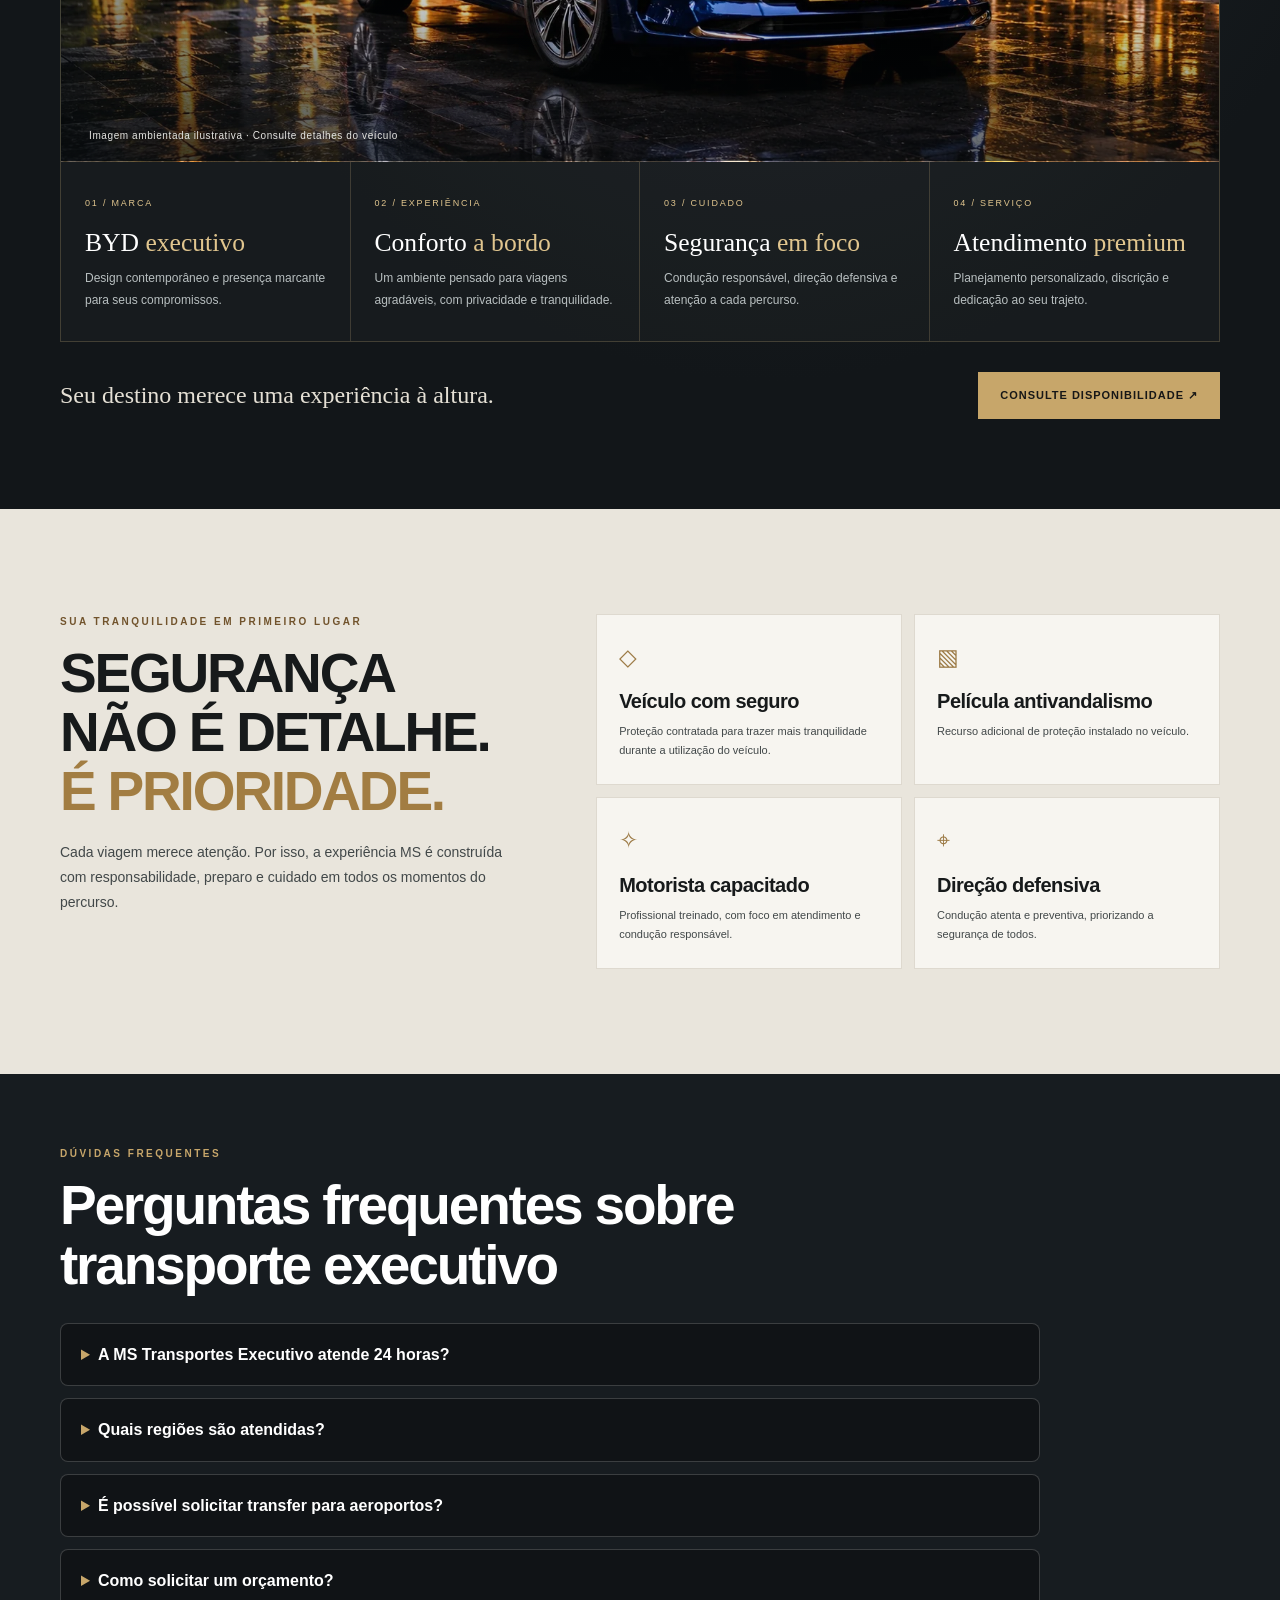
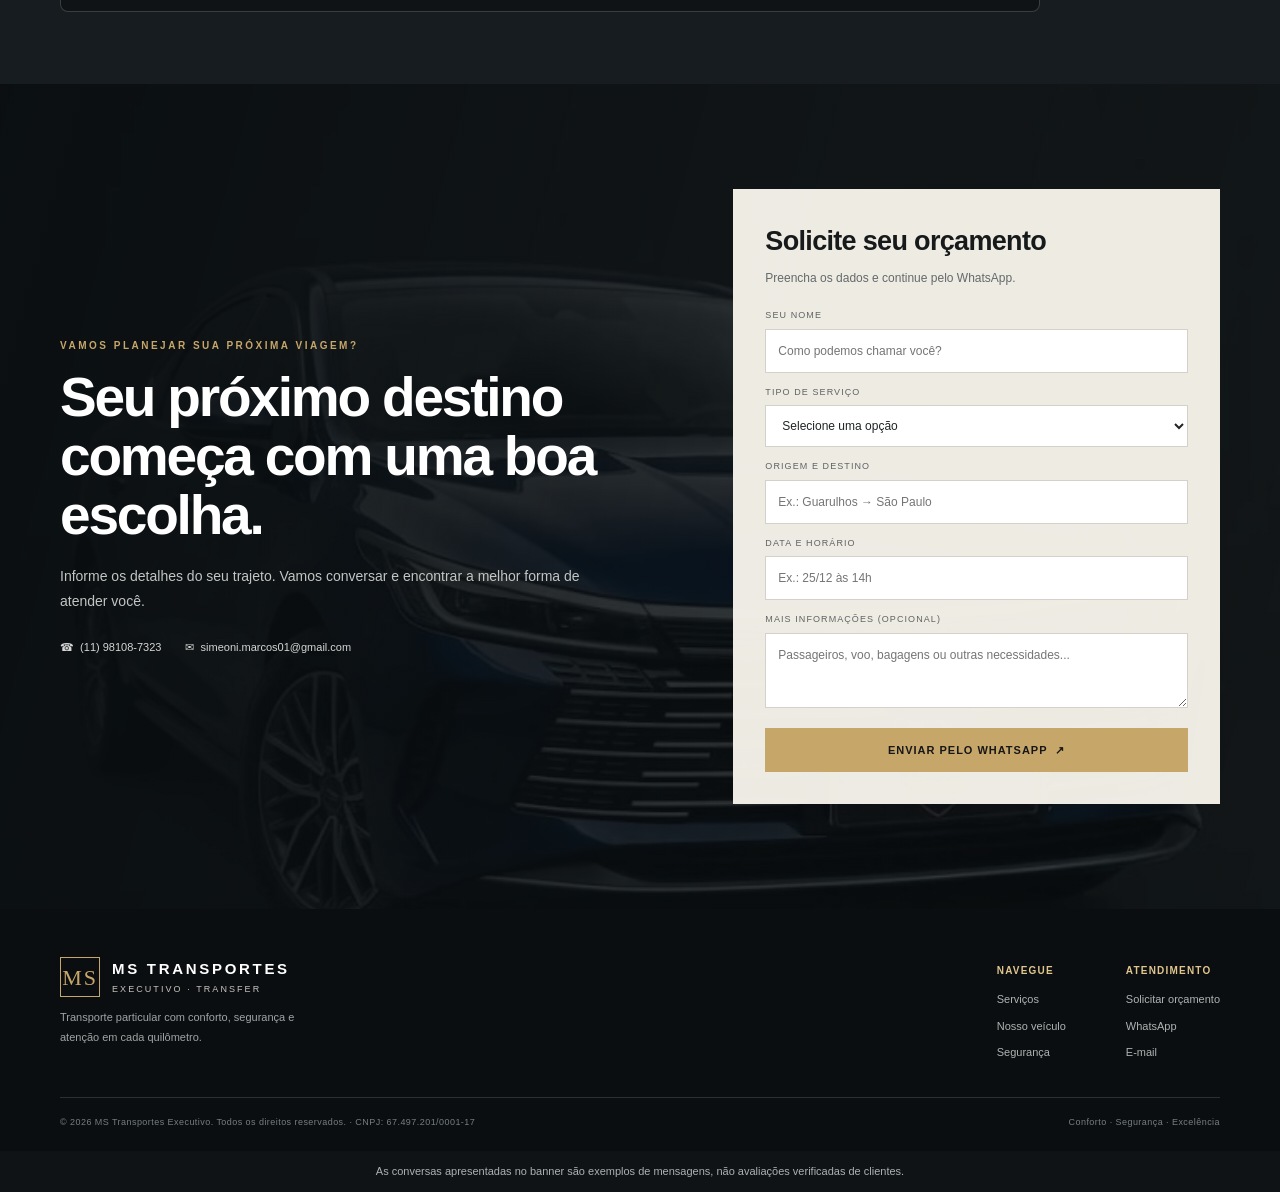
==== commit f4457ded: "Carregar imagens otimizadas WebP do motorista e da seção contato" ====
--- a/index.html
+++ b/index.html
@@ -7,7 +7,7 @@
 <meta name="theme-color" content="#101316">
 <title>Transporte Executivo em São Paulo | MS Transportes</title>
 <link rel="preload" as="image" href="/assets/imagem-3.webp" fetchpriority="high">
-<link rel="stylesheet" href="/style.css?v=20261123-cta1">
+<link rel="stylesheet" href="/style.css?v=20261123-img15">
 <link rel="canonical" href="https://www.mstransporteexecutivo.com.br/">
 <meta property="og:type" content="website">
 <meta property="og:locale" content="pt_BR">
@@ -64,7 +64,7 @@
 <main id="conteudo-principal">
 <section class="hero" id="inicio">
 <div class="wrap"><div class="hero-content"><div class="eyebrow">Transporte particular · São Paulo e região</div><h1>SUA JORNADA.<br><em>NOSSO COMPROMISSO.</em></h1><p>Mais do que chegar ao destino: viva cada trajeto com conforto, discrição e a tranquilidade de estar em boas mãos.</p><div class="hero-actions"><a class="btn" href="#orcamento">Planeje seu trajeto&nbsp; ↗</a><a class="btn-outline" href="#servicos">Conheça os serviços</a></div><div class="hero-note"><span><i></i> Atendimento personalizado</span><span><i></i> Motorista particular</span></div></div></div><div class="hero-conversations" aria-label="Exemplos visuais de mensagens de clientes"><div class="chat-bubble chat-bubble--one"><div class="chat-name"><span class="chat-avatar">C</span> Cliente</div><p>Obrigado pelo trajeto! Me senti muito segura durante todo o percurso.</p><small>09:41 <span aria-hidden="true">✓✓</span></small></div><div class="chat-bubble chat-bubble--two"><div class="chat-name"><span class="chat-avatar">C</span> Cliente</div><p>Agradeço por hoje, Marcos! Vamos fechar outros projetos em breve.</p><small>18:26 <span aria-hidden="true">✓✓</span></small></div><div class="chat-bubble chat-bubble--three"><div class="chat-name"><span class="chat-avatar">C</span> Cliente</div><p>Cheguei ao aeroporto com tranquilidade e no horário. Muito obrigado!</p><small>06:52 <span aria-hidden="true">✓✓</span></small></div><div class="chat-bubble chat-bubble--four"><div class="chat-name"><span class="chat-avatar">C</span> Cliente</div><p>Marcos, agradeço pela atenção e pelo cuidado durante a viagem.</p><small>14:17 <span aria-hidden="true">✓✓</span></small></div><div class="chat-bubble chat-bubble--five"><div class="chat-name"><span class="chat-avatar">C</span> Cliente</div><p>Tudo impecável hoje. Na próxima viagem, entro em contato novamente!</p><small>20:08 <span aria-hidden="true">✓✓</span></small></div></div></section>
-<section class="driver" id="motorista"><div class="wrap driver-grid"><div class="driver-image"><img loading="lazy" decoding="async" src="assets/imagem-5.png" alt="Marcos Simeoni, motorista particular da MS Transporte Executivo"></div><div class="driver-copy"><div class="section-kicker">Atendimento com responsabilidade</div><h2 class="section-title">VOCÊ NÃO CONTRATA APENAS UM TRAJETO. <span class="highlight-gold">CONTA COM ALGUÉM EM QUEM CONFIAR.</span></h2><p>Meu compromisso é oferecer um atendimento cordial, discreto e profissional, respeitando seu tempo e cuidando de cada detalhe da viagem.</p><div class="quote">“Seu compromisso é chegar bem. O meu é cuidar do caminho.”</div><p style="color:var(--gold2);font-size:10px;letter-spacing:.18em;text-transform:uppercase">Marcos Simeoni · Motorista particular</p></div></div></section>
+<section class="driver" id="motorista"><div class="wrap driver-grid"><div class="driver-image"><img loading="lazy" decoding="async" src="assets/imagem-5.webp" alt="Marcos Simeoni, motorista particular da MS Transporte Executivo"></div><div class="driver-copy"><div class="section-kicker">Atendimento com responsabilidade</div><h2 class="section-title">VOCÊ NÃO CONTRATA APENAS UM TRAJETO. <span class="highlight-gold">CONTA COM ALGUÉM EM QUEM CONFIAR.</span></h2><p>Meu compromisso é oferecer um atendimento cordial, discreto e profissional, respeitando seu tempo e cuidando de cada detalhe da viagem.</p><div class="quote">“Seu compromisso é chegar bem. O meu é cuidar do caminho.”</div><p style="color:var(--gold2);font-size:10px;letter-spacing:.18em;text-transform:uppercase">Marcos Simeoni · Motorista particular</p></div></div></section>
 <div class="trust"><div class="wrap trust-grid">
 <div class="trust-item"><span class="trust-icon">✧</span><div><b>Conforto executivo</b><small>Uma experiência diferenciada</small></div></div>
 <div class="trust-item"><span class="trust-icon">◇</span><div><b>Veículo segurado</b><small>Mais tranquilidade no percurso</small></div></div>
--- a/style.css
+++ b/style.css
@@ -8,7 +8,7 @@
 .vehicle{background:#121619}.vehicle-grid{display:grid;grid-template-columns:1fr 1.05fr;gap:70px;align-items:center}.vehicle-image{background:radial-gradient(ellipse at center,#3c4448 0%,#20272b 48%,#111518 76%);padding:24px;position:relative}.vehicle-image img{width:100%;display:block;mix-blend-mode:screen}.vehicle-caption{position:absolute;bottom:12px;left:30px;color:#c6c9c7;font-size:9px;letter-spacing:.2em;text-transform:uppercase}.vehicle-copy .section-title{max-width:470px}.vehicle-copy p{color:#b3b8b8;font-size:13px;line-height:1.85}.specs{display:grid;grid-template-columns:1fr 1fr;gap:0;margin:28px 0 30px;border-top:1px solid var(--line)}.spec{padding:16px 8px 16px 0;border-bottom:1px solid var(--line);font-size:12px;color:#d9d9d5}.spec b{display:block;color:var(--gold2);font-weight:500;margin-bottom:3px}
 .safety{background:#e9e5dc;color:#171a1b}.safety-grid{display:grid;grid-template-columns:.85fr 1.15fr;gap:75px;align-items:start}.safety .section-kicker{color:#967648}.safety .section-lead{color:#5d6262}.safety-list{display:grid;grid-template-columns:1fr 1fr;gap:12px}.safety-card{background:#f7f5f0;padding:25px 22px;min-height:155px;border:1px solid #ded9cf}.safety-card .symbol{font-size:23px;color:#9c7a45}.safety-card h3{font-family:var(--serif);font-weight:400;font-size:20px;margin:12px 0 6px}.safety-card p{font-size:11px;color:#62686a;line-height:1.7;margin:0}
 .driver{background:#191f23}.driver-grid{display:grid;grid-template-columns:.95fr 1.05fr;gap:70px;align-items:center}.driver-image{height:430px;overflow:hidden;position:relative;background:#0d1217}.driver-image img{width:100%;height:100%;object-fit:cover;object-position:24% center;opacity:.85}.driver-image:after{content:"";position:absolute;inset:0;background:linear-gradient(0deg,rgba(10,14,18,.6),transparent 50%)}.driver-copy p{color:#b8bdbd;font-size:13px;line-height:1.85}.quote{font-family:var(--serif);font-size:26px;color:var(--gold2);line-height:1.35;margin:25px 0}
-.contact{position:relative;overflow:hidden;background:linear-gradient(105deg,rgba(10,14,16,.97),rgba(10,14,16,.75)),url(assets/imagem-1.png) center 55%/cover}.contact-grid{display:grid;grid-template-columns:1fr .8fr;gap:65px;align-items:center}.contact .section-title{max-width:550px}.contact .section-lead{color:#c2c5c4}.contact-card{background:rgba(245,242,234,.97);color:#171a1b;padding:32px}.contact-card h3{font-family:var(--serif);font-size:27px;font-weight:400;margin:0 0 8px}.contact-card p{font-size:12px;color:#64696a;margin:0 0 22px}.field{margin-bottom:13px}.field label{display:block;font-size:9px;letter-spacing:.12em;text-transform:uppercase;margin-bottom:6px;color:#5f6261}.field input,.field select,.field textarea{width:100%;padding:12px;border:1px solid #d5d1c8;background:#fff;color:#202426;font-size:12px;outline:none}.field input:focus,.field select:focus,.field textarea:focus{border-color:#a9874e}.field textarea{min-height:75px;resize:vertical}.contact-card .btn{width:100%;border:0;cursor:pointer}.contact-details{display:flex;gap:24px;flex-wrap:wrap;margin-top:25px;color:#d4d6d4;font-size:11px}.contact-details span{display:flex;align-items:center;gap:8px}
+.contact{position:relative;overflow:hidden;background:linear-gradient(105deg,rgba(10,14,16,.97),rgba(10,14,16,.75)),url(assets/imagem-1.webp) center 55%/cover}.contact-grid{display:grid;grid-template-columns:1fr .8fr;gap:65px;align-items:center}.contact .section-title{max-width:550px}.contact .section-lead{color:#c2c5c4}.contact-card{background:rgba(245,242,234,.97);color:#171a1b;padding:32px}.contact-card h3{font-family:var(--serif);font-size:27px;font-weight:400;margin:0 0 8px}.contact-card p{font-size:12px;color:#64696a;margin:0 0 22px}.field{margin-bottom:13px}.field label{display:block;font-size:9px;letter-spacing:.12em;text-transform:uppercase;margin-bottom:6px;color:#5f6261}.field input,.field select,.field textarea{width:100%;padding:12px;border:1px solid #d5d1c8;background:#fff;color:#202426;font-size:12px;outline:none}.field input:focus,.field select:focus,.field textarea:focus{border-color:#a9874e}.field textarea{min-height:75px;resize:vertical}.contact-card .btn{width:100%;border:0;cursor:pointer}.contact-details{display:flex;gap:24px;flex-wrap:wrap;margin-top:25px;color:#d4d6d4;font-size:11px}.contact-details span{display:flex;align-items:center;gap:8px}
 footer{background:#0b0e10;padding:48px 0 22px}.footer-top{display:flex;justify-content:space-between;gap:35px;padding-bottom:36px;border-bottom:1px solid var(--line)}.footer-brand p{color:#9ea4a4;font-size:11px;max-width:250px;line-height:1.8}.footer-links{display:flex;gap:60px}.footer-links b{font-size:10px;letter-spacing:.12em;color:var(--gold2);text-transform:uppercase}.footer-links a{display:block;color:#aeb3b3;font-size:11px;margin-top:10px}.footer-bottom{display:flex;justify-content:space-between;color:#777e80;font-size:9px;padding-top:18px;letter-spacing:.05em}
 @media(max-width:800px){.wrap{width:min(100% - 34px,620px)}.links{display:none}.menu{display:block}.nav-cta{margin-left:auto;margin-right:15px;padding:12px 13px;font-size:9px}.hero{min-height:760px;align-items:flex-start}.hero-photo{width:115%;height:48%;right:-17%;bottom:55px;object-position:center}.hero:before{background:linear-gradient(180deg,rgba(8,11,13,.96) 0%,rgba(8,11,13,.8) 38%,rgba(8,11,13,.2) 78%,#101316 100%)}.hero-content{padding-top:145px}.hero h1{font-size:54px}.hero p{font-size:13px}.hero-note{margin-top:28px;gap:13px;flex-wrap:wrap;font-size:8px}.trust-grid{grid-template-columns:1fr 1fr}.trust-item{padding:17px 10px;border-bottom:1px solid var(--line)}.trust-item:nth-child(2){border-right:0}.trust-item:nth-child(3),.trust-item:nth-child(4){border-bottom:0}.trust-item b{font-size:9px}.trust-item small{font-size:9px}section{padding:75px 0}.services-head{display:block}.services-head .section-lead{margin-bottom:25px}.service-grid{grid-template-columns:1fr 1fr}.service{padding:23px 18px;min-height:195px}.service h3{font-size:21px}.vehicle-grid,.safety-grid,.driver-grid,.contact-grid{grid-template-columns:1fr;gap:35px}.vehicle-grid{gap:35px}.vehicle-image{order:2}.vehicle-copy{order:1}.safety-list{gap:9px}.safety-card{padding:18px 15px;min-height:160px}.driver-image{height:340px}.contact-grid{gap:35px}.contact-card{padding:25px 20px}.footer-top{display:block}.footer-links{margin-top:30px;gap:35px;flex-wrap:wrap}.footer-bottom{gap:15px;flex-wrap:wrap}}
 @media(max-width:420px){.hero h1{font-size:46px}.service-grid{grid-template-columns:1fr}.service{min-height:160px}.service h3{margin-top:12px}.specs{grid-template-columns:1fr 1fr}.footer-links{gap:25px}}
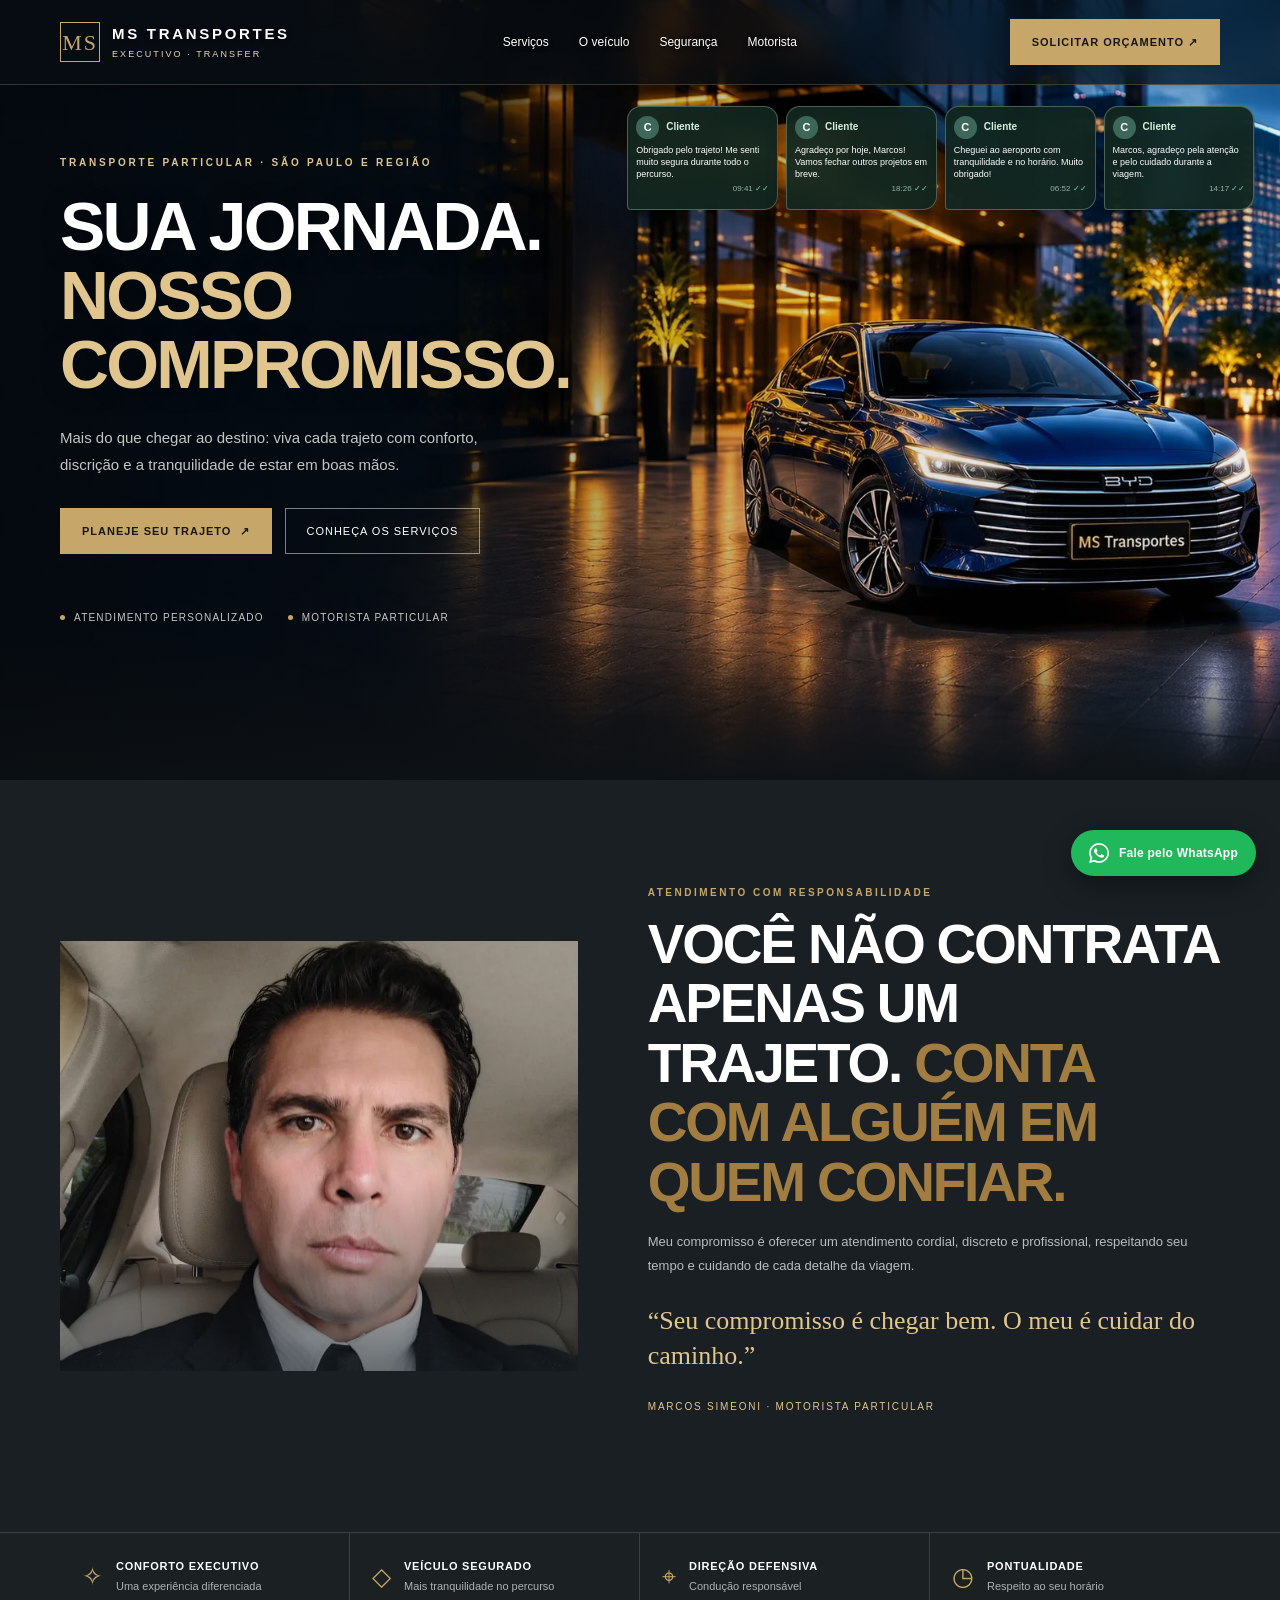
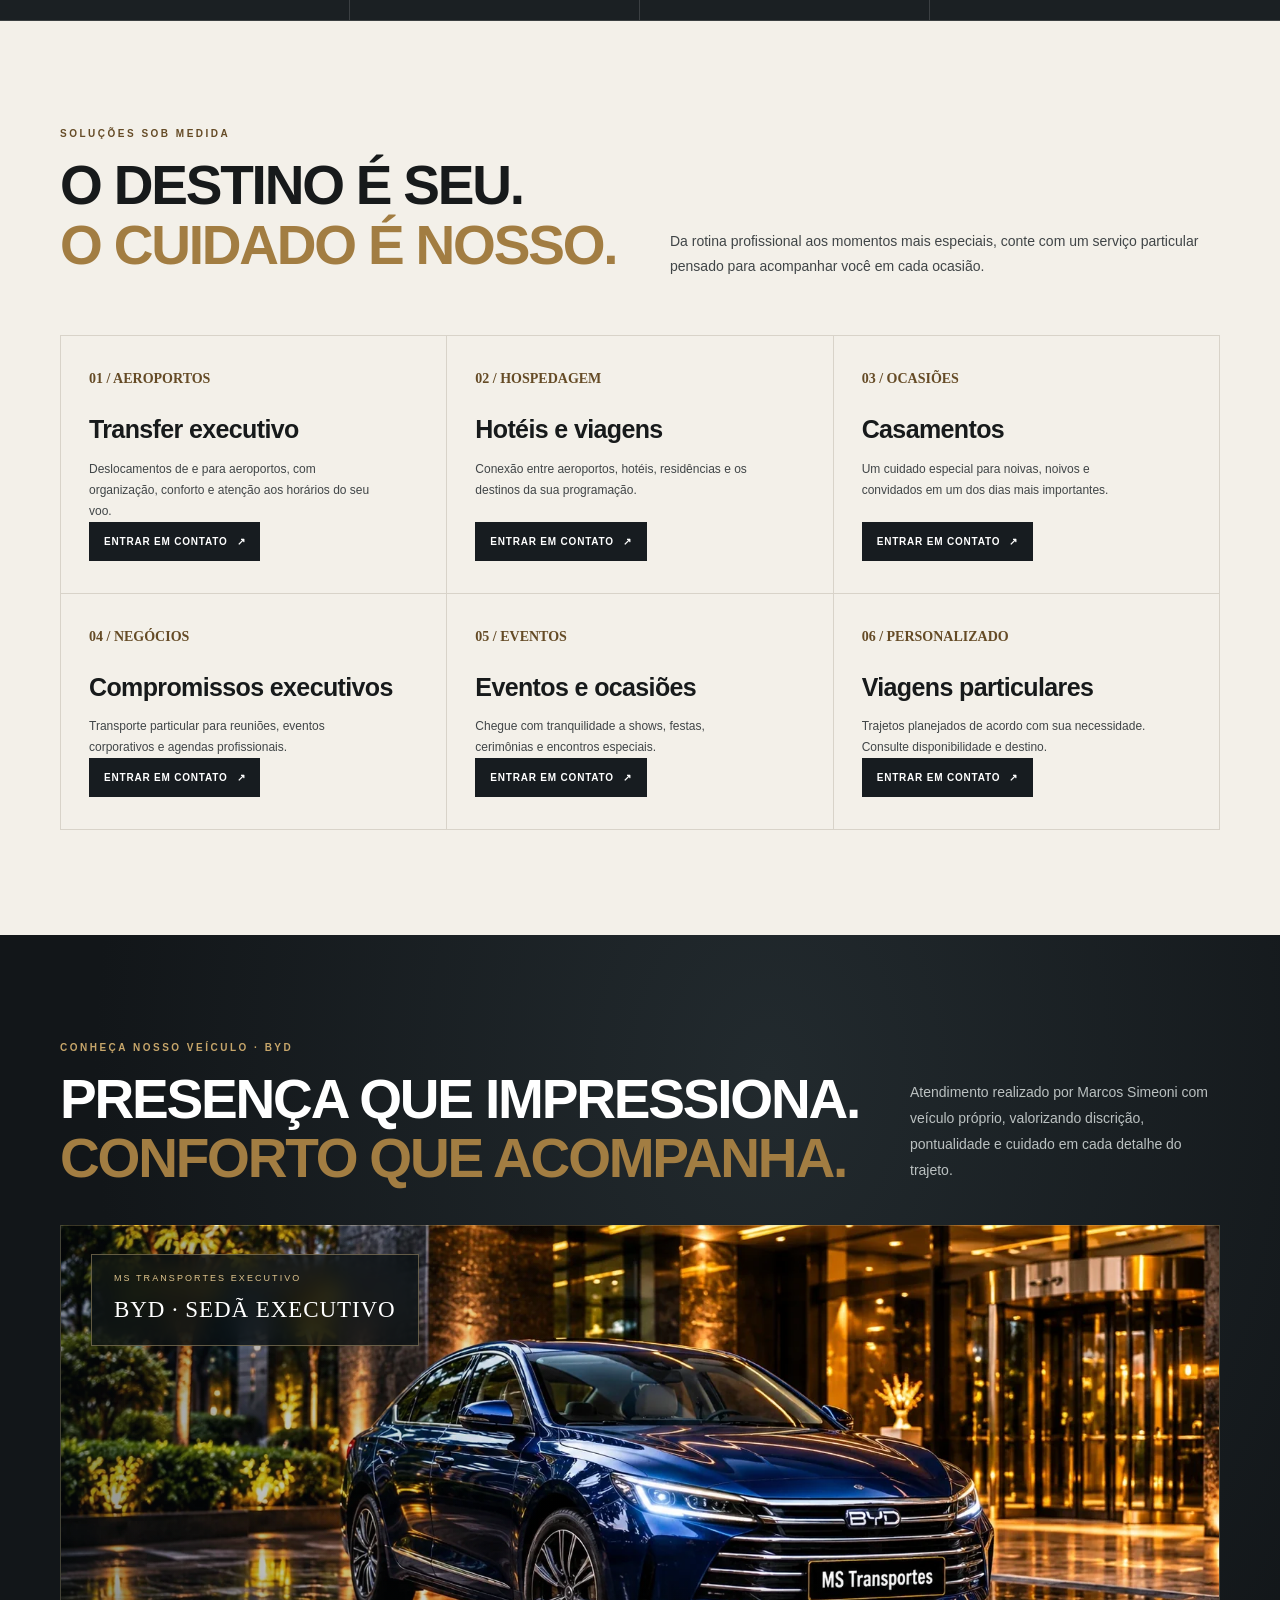
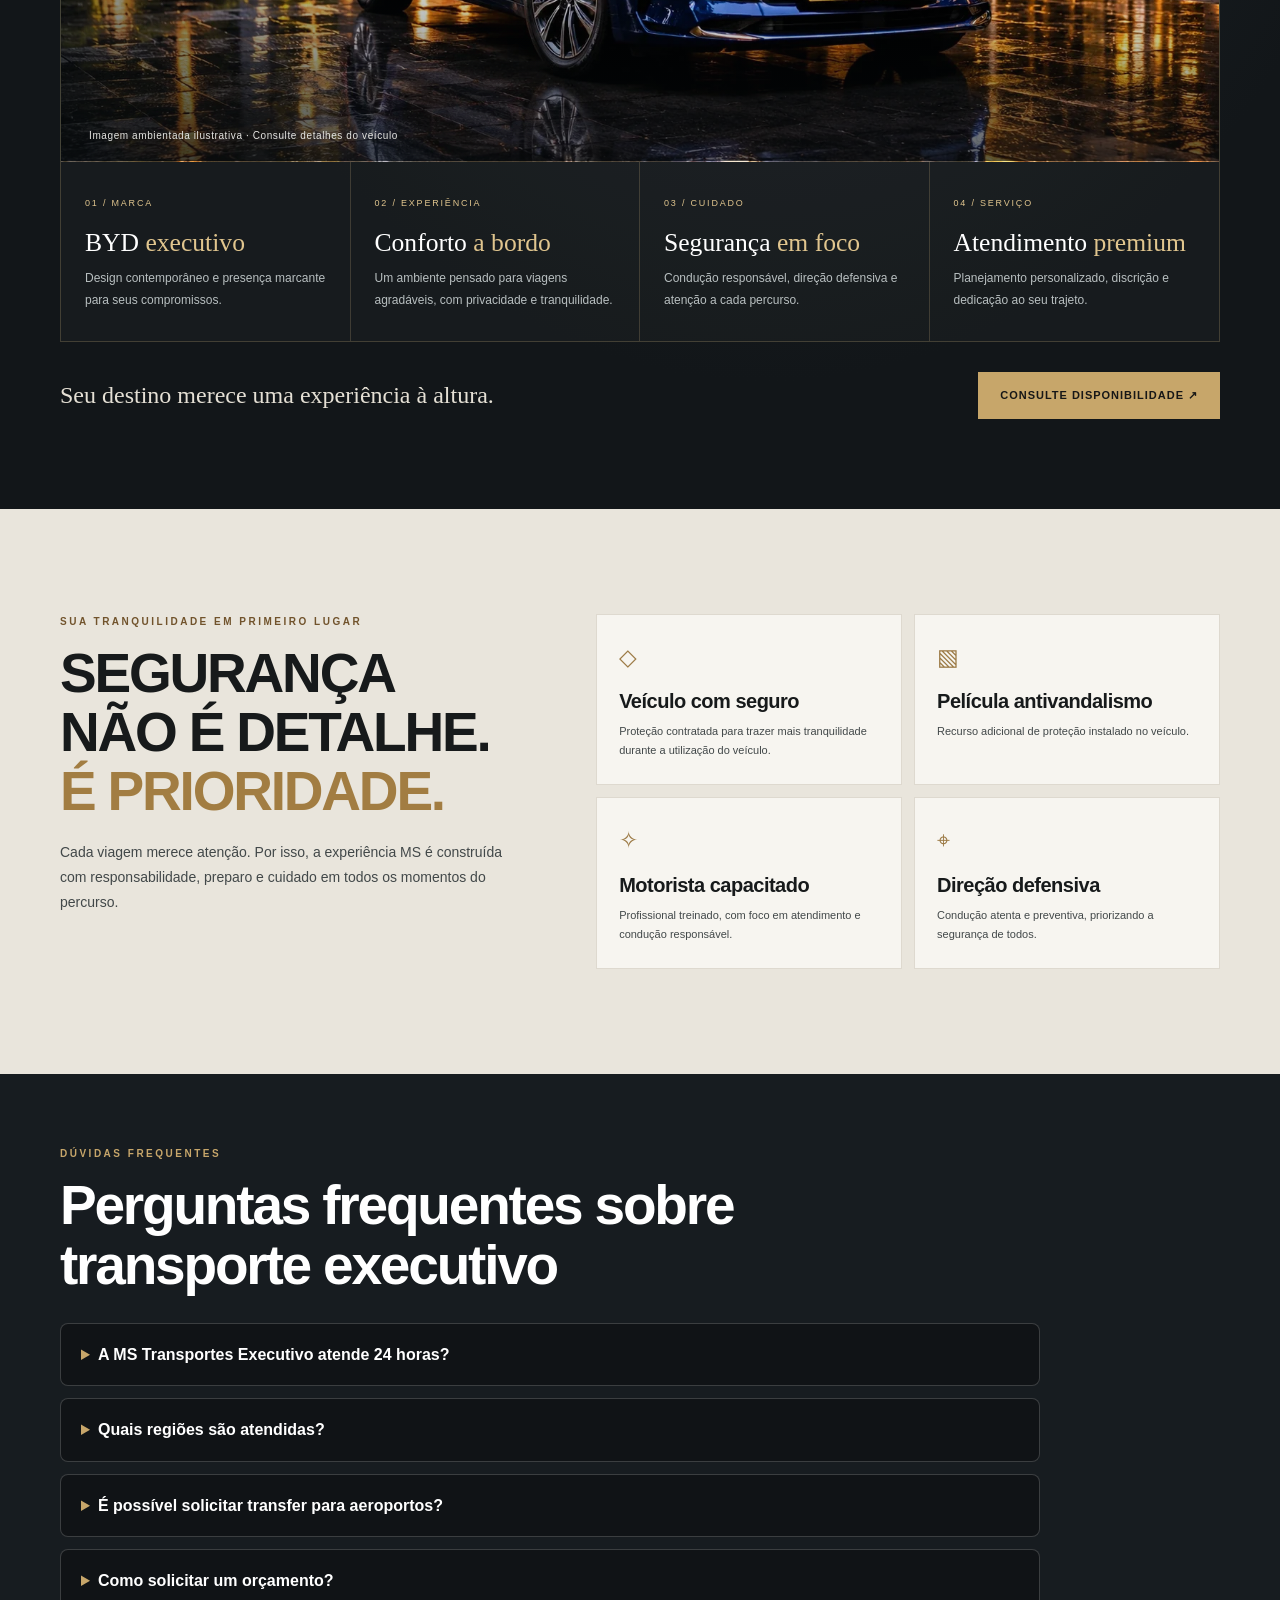
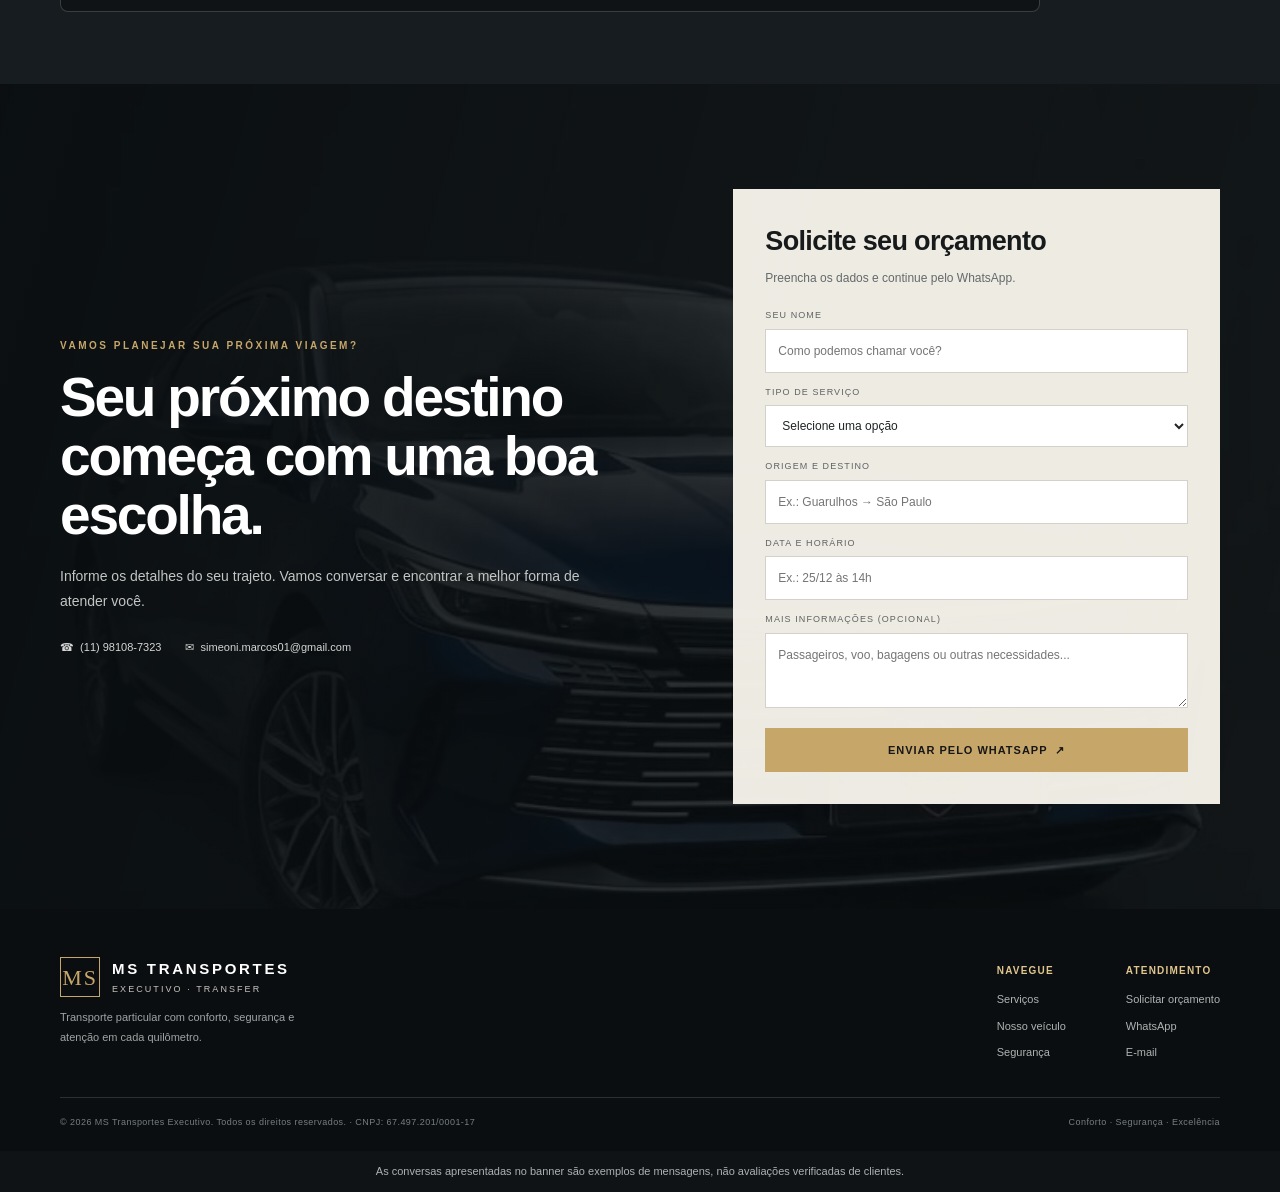
==== commit d0878b5f: "Destacar veículo próprio confirmado pelo motorista" ====
--- a/index.html
+++ b/index.html
@@ -80,7 +80,7 @@
 <article class="service"><span class="service-number">05 / EVENTOS</span><h3>Eventos e ocasiões</h3><p>Chegue com tranquilidade a shows, festas, cerimônias e encontros especiais.</p><a class="service-action" href="https://wa.me/5511981087323?text=Olá%2C%20Marcos!%20Gostaria%20de%20informações%20sobre%20este%20serviço." target="_blank" rel="noopener">Entrar em contato <span>↗</span></a></article>
 <article class="service"><span class="service-number">06 / PERSONALIZADO</span><h3>Viagens particulares</h3><p>Trajetos planejados de acordo com sua necessidade. Consulte disponibilidade e destino.</p><a class="service-action" href="https://wa.me/5511981087323?text=Olá%2C%20Marcos!%20Gostaria%20de%20informações%20sobre%20este%20serviço." target="_blank" rel="noopener">Entrar em contato <span>↗</span></a></article>
 </div></div></section>
-<section class="vehicle vehicle-premium" id="veiculo"><div class="wrap"><div class="vehicle-premium-heading"><div><div class="section-kicker">Conheça nosso veículo · BYD</div><h2 class="section-title">PRESENÇA QUE IMPRESSIONA.<br><span class="highlight-gold">CONFORTO QUE ACOMPANHA.</span></h2></div><p>Uma experiência executiva pensada para quem valoriza discrição, pontualidade e cuidado em cada detalhe do trajeto.</p></div><div class="vehicle-premium-visual" role="img" aria-label="Imagem conceitual de sedã BYD azul diante de entrada executiva iluminada"><div class="vehicle-premium-label"><span>MS TRANSPORTES EXECUTIVO</span><strong>BYD · SEDÃ EXECUTIVO</strong></div><span class="vehicle-visual-caption">Imagem ambientada ilustrativa · Consulte detalhes do veículo</span></div><div class="vehicle-premium-features"><article><span class="vehicle-feature-num">01 / MARCA</span><h3>BYD <em>executivo</em></h3><p>Design contemporâneo e presença marcante para seus compromissos.</p></article><article><span class="vehicle-feature-num">02 / EXPERIÊNCIA</span><h3>Conforto <em>a bordo</em></h3><p>Um ambiente pensado para viagens agradáveis, com privacidade e tranquilidade.</p></article><article><span class="vehicle-feature-num">03 / CUIDADO</span><h3>Segurança <em>em foco</em></h3><p>Condução responsável, direção defensiva e atenção a cada percurso.</p></article><article><span class="vehicle-feature-num">04 / SERVIÇO</span><h3>Atendimento <em>premium</em></h3><p>Planejamento personalizado, discrição e dedicação ao seu trajeto.</p></article></div><div class="vehicle-premium-bottom"><p>Seu destino merece uma experiência à altura.</p><a class="btn" href="#orcamento">Consulte disponibilidade ↗</a></div></div></section>
+<section class="vehicle vehicle-premium" id="veiculo"><div class="wrap"><div class="vehicle-premium-heading"><div><div class="section-kicker">Conheça nosso veículo · BYD</div><h2 class="section-title">PRESENÇA QUE IMPRESSIONA.<br><span class="highlight-gold">CONFORTO QUE ACOMPANHA.</span></h2></div><p>Atendimento realizado por Marcos Simeoni com veículo próprio, valorizando discrição, pontualidade e cuidado em cada detalhe do trajeto.</p></div><div class="vehicle-premium-visual" role="img" aria-label="Imagem conceitual de sedã BYD azul diante de entrada executiva iluminada"><div class="vehicle-premium-label"><span>MS TRANSPORTES EXECUTIVO</span><strong>BYD · SEDÃ EXECUTIVO</strong></div><span class="vehicle-visual-caption">Imagem ambientada ilustrativa · Consulte detalhes do veículo</span></div><div class="vehicle-premium-features"><article><span class="vehicle-feature-num">01 / MARCA</span><h3>BYD <em>executivo</em></h3><p>Design contemporâneo e presença marcante para seus compromissos.</p></article><article><span class="vehicle-feature-num">02 / EXPERIÊNCIA</span><h3>Conforto <em>a bordo</em></h3><p>Um ambiente pensado para viagens agradáveis, com privacidade e tranquilidade.</p></article><article><span class="vehicle-feature-num">03 / CUIDADO</span><h3>Segurança <em>em foco</em></h3><p>Condução responsável, direção defensiva e atenção a cada percurso.</p></article><article><span class="vehicle-feature-num">04 / SERVIÇO</span><h3>Atendimento <em>premium</em></h3><p>Planejamento personalizado, discrição e dedicação ao seu trajeto.</p></article></div><div class="vehicle-premium-bottom"><p>Seu destino merece uma experiência à altura.</p><a class="btn" href="#orcamento">Consulte disponibilidade ↗</a></div></div></section>
 <section class="safety" id="seguranca"><div class="wrap safety-grid"><div><div class="section-kicker">Sua tranquilidade em primeiro lugar</div><h2 class="section-title">SEGURANÇA NÃO É DETALHE. <span class="highlight-gold">É PRIORIDADE.</span></h2><p class="section-lead">Cada viagem merece atenção. Por isso, a experiência MS é construída com responsabilidade, preparo e cuidado em todos os momentos do percurso.</p></div><div class="safety-list">
 <article class="safety-card"><span class="symbol">◇</span><h3>Veículo com seguro</h3><p>Proteção contratada para trazer mais tranquilidade durante a utilização do veículo.</p></article>
 <article class="safety-card"><span class="symbol">▧</span><h3>Película antivandalismo</h3><p>Recurso adicional de proteção instalado no veículo.</p></article>
